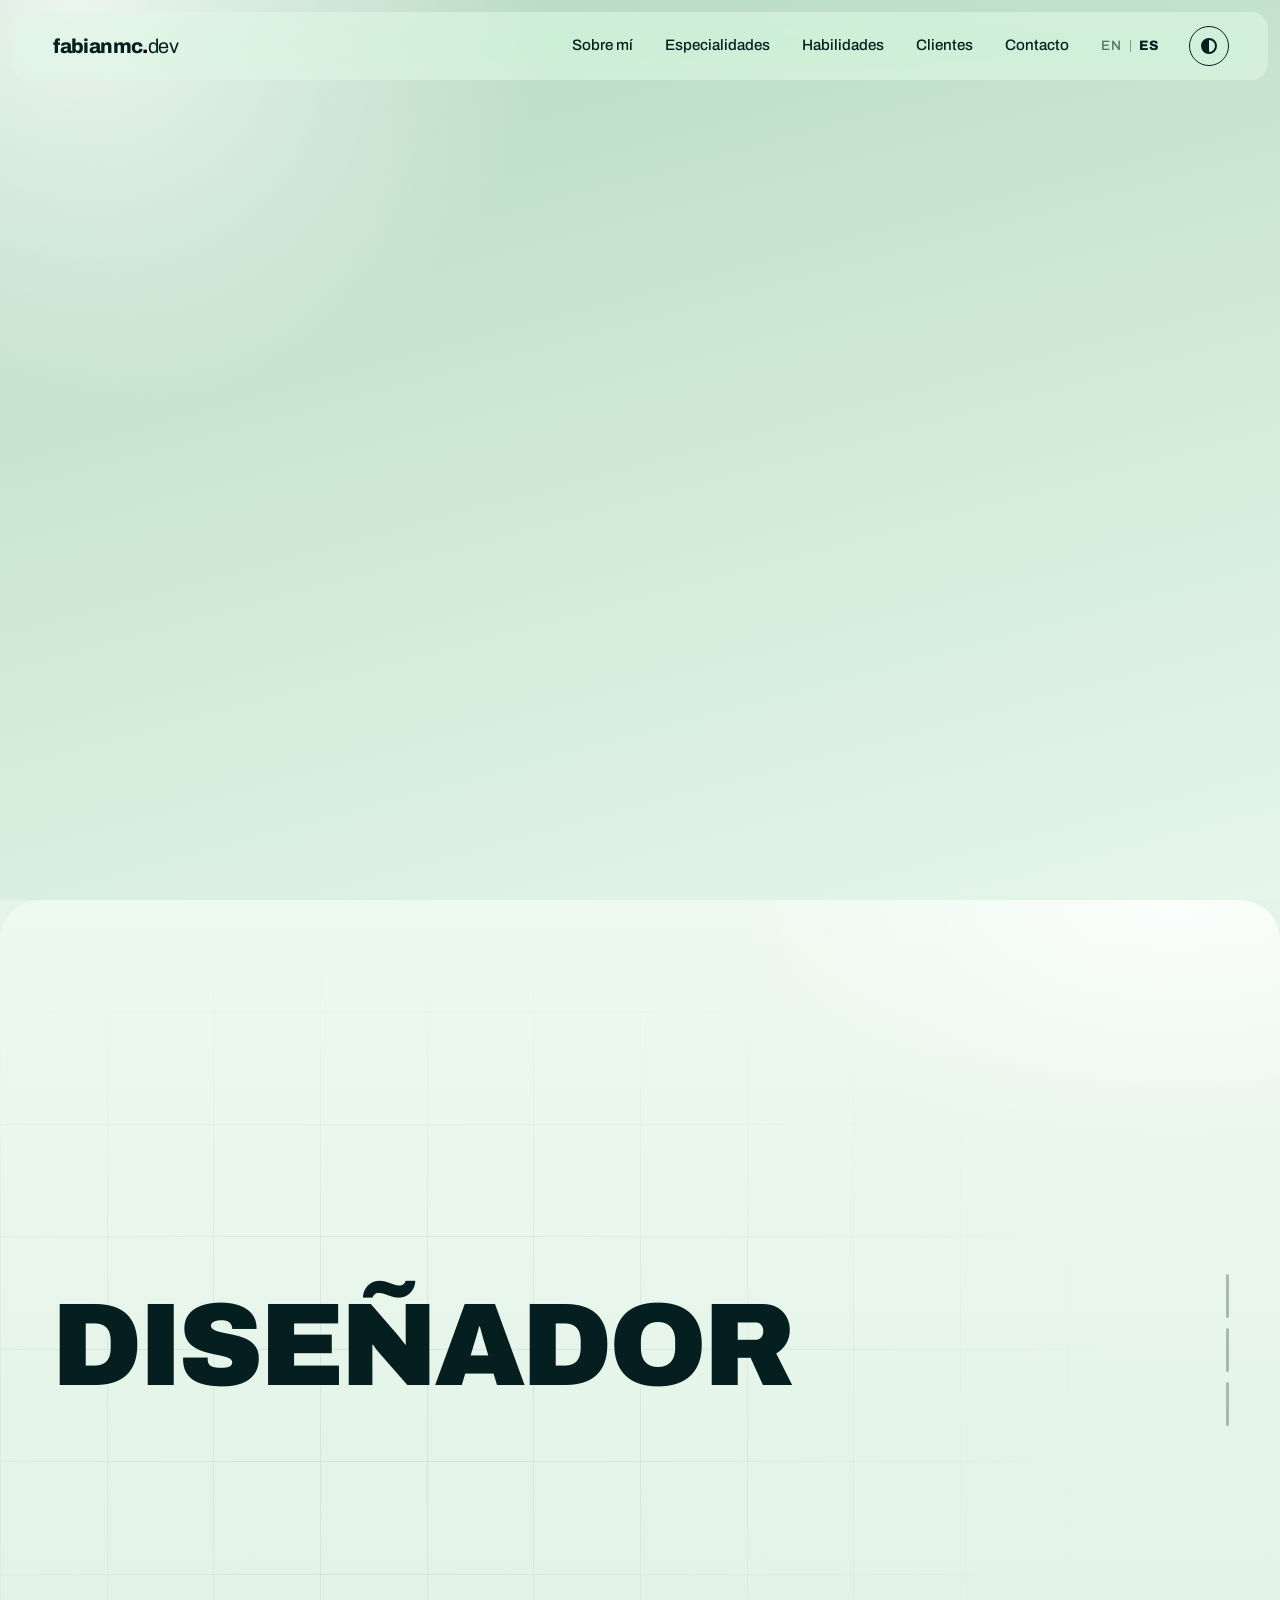
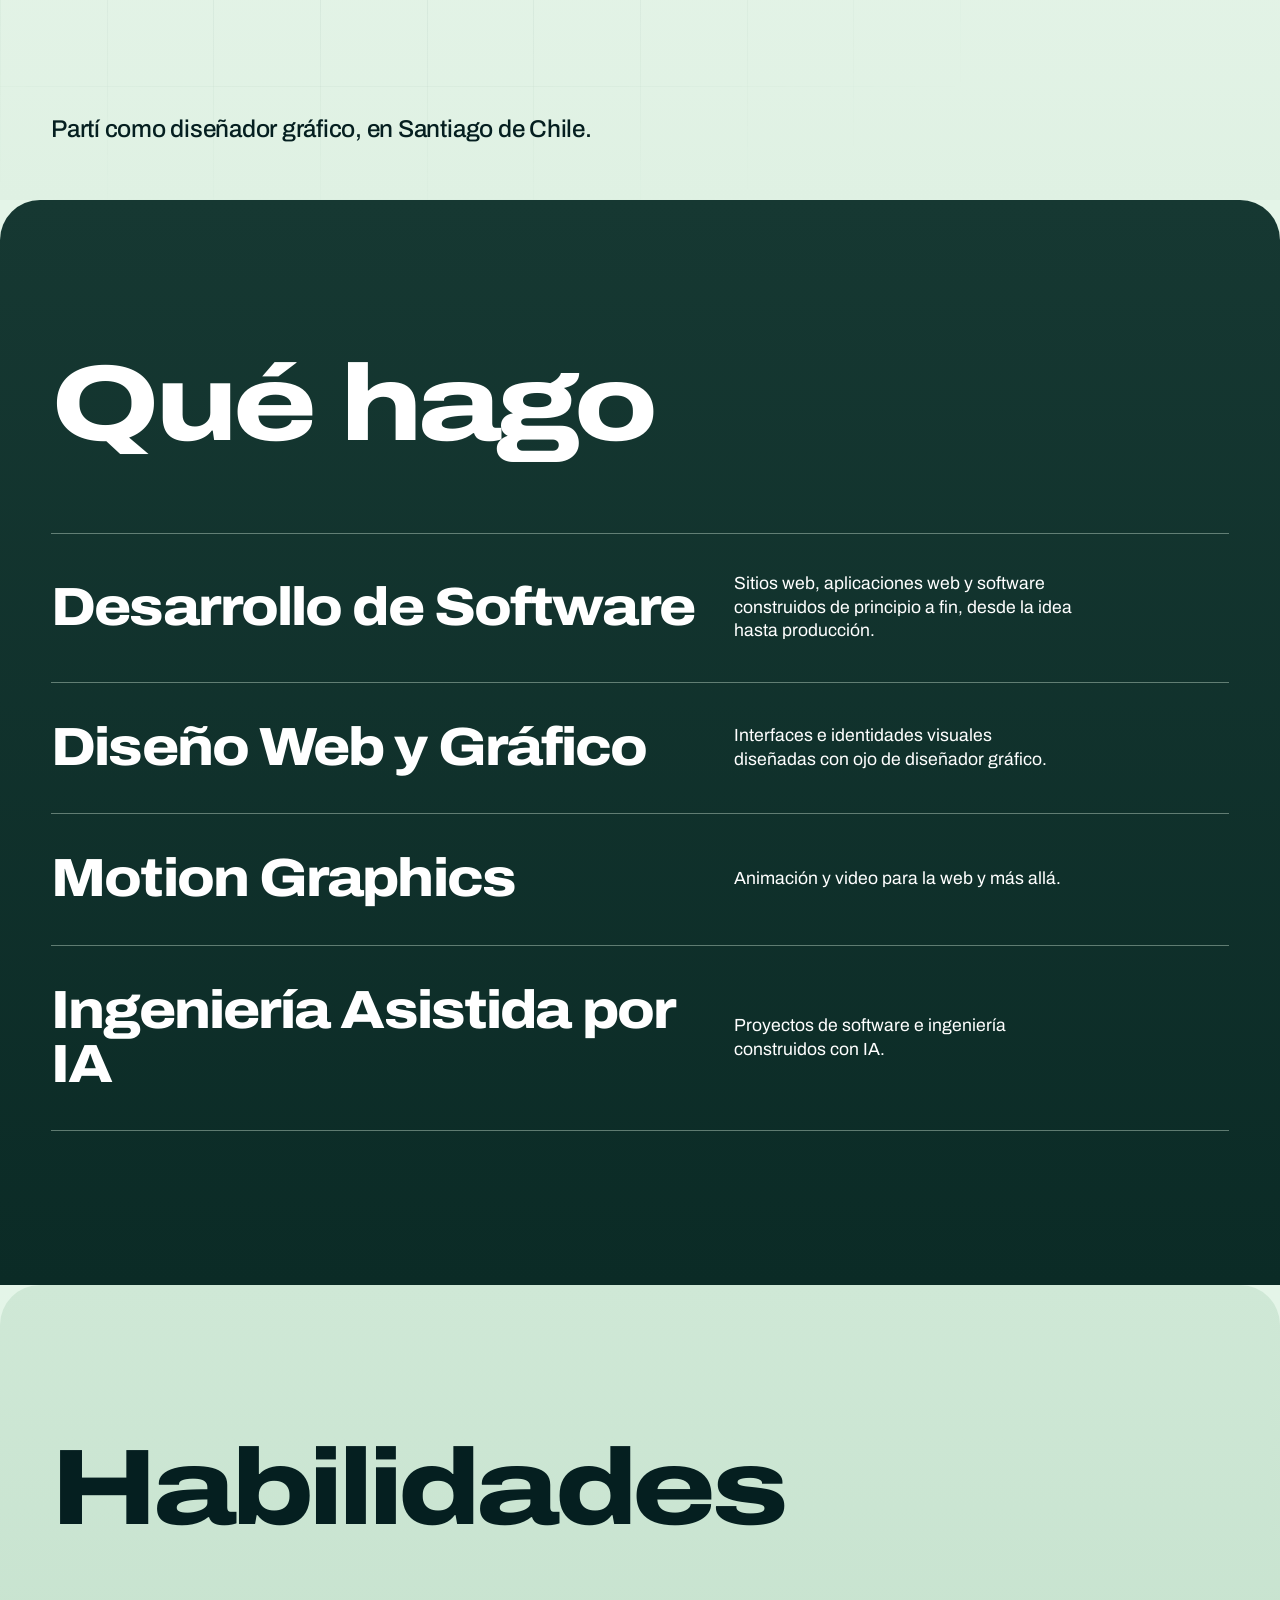
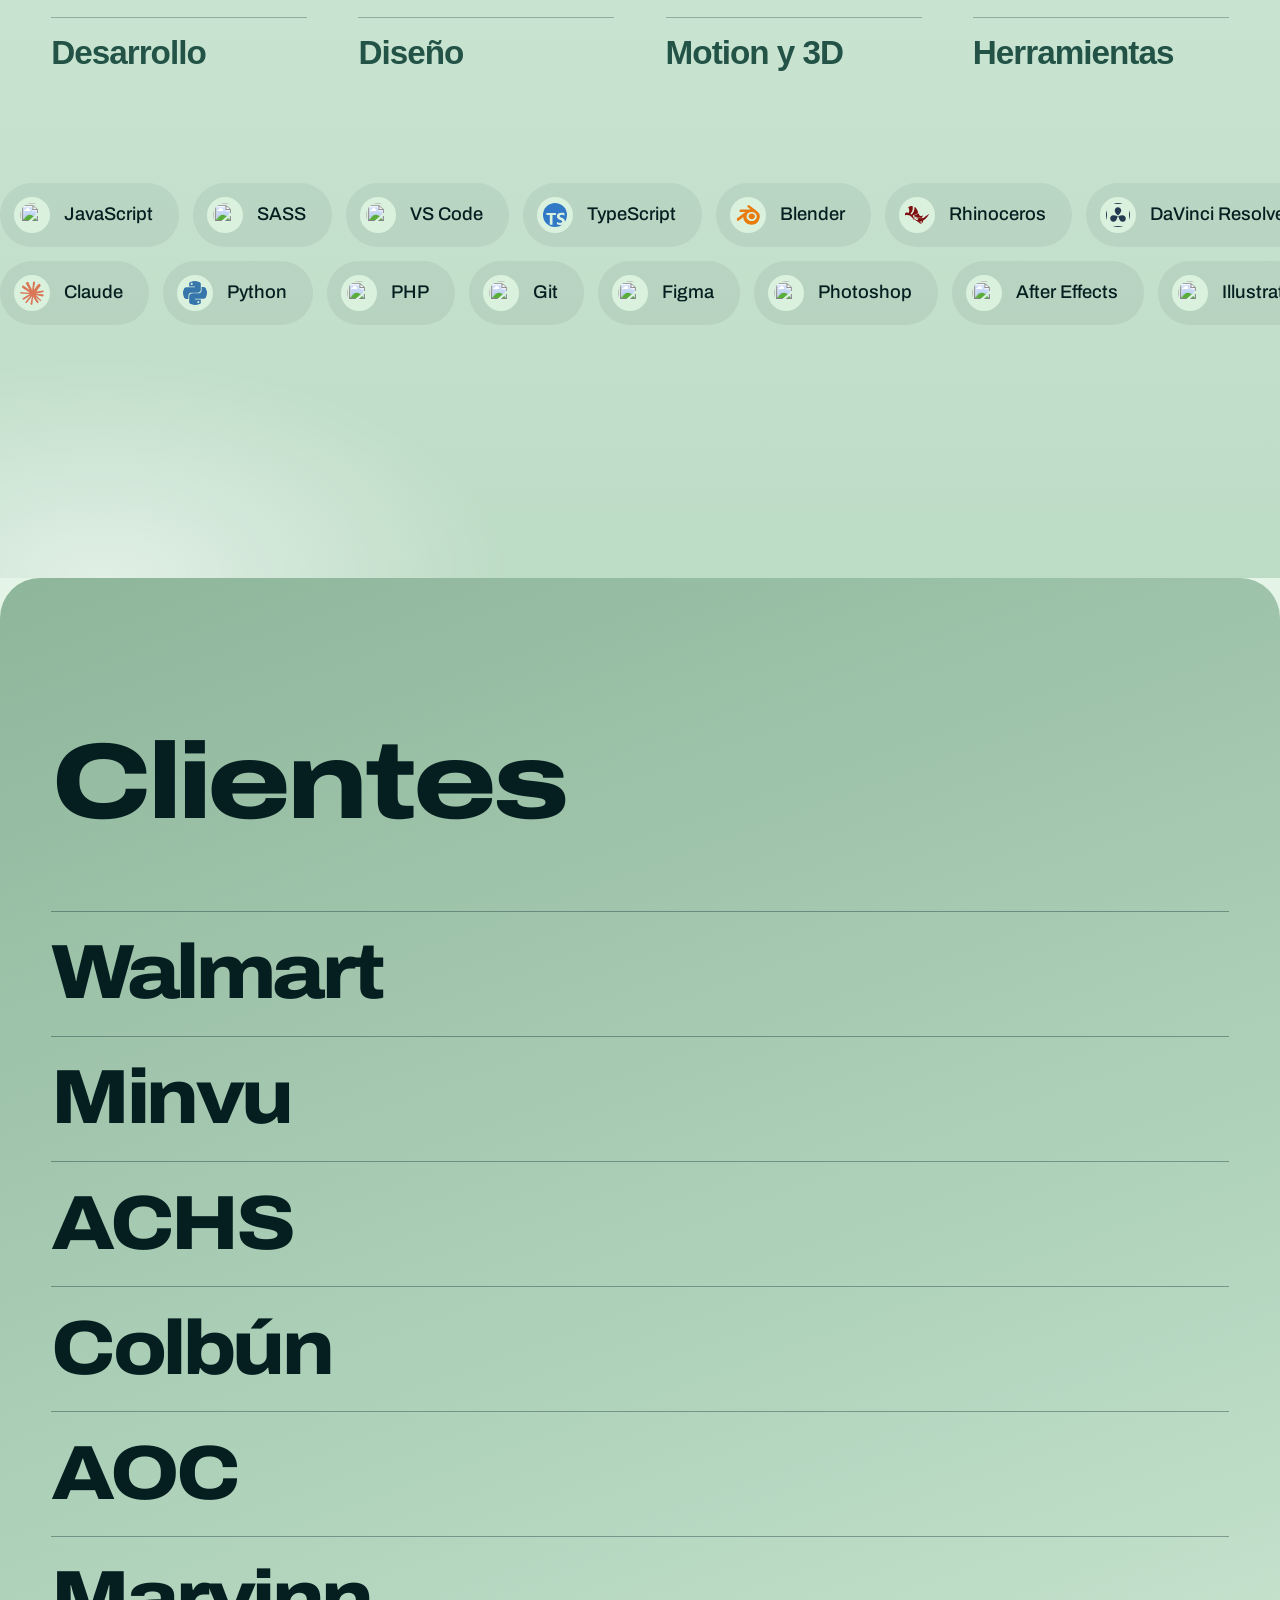
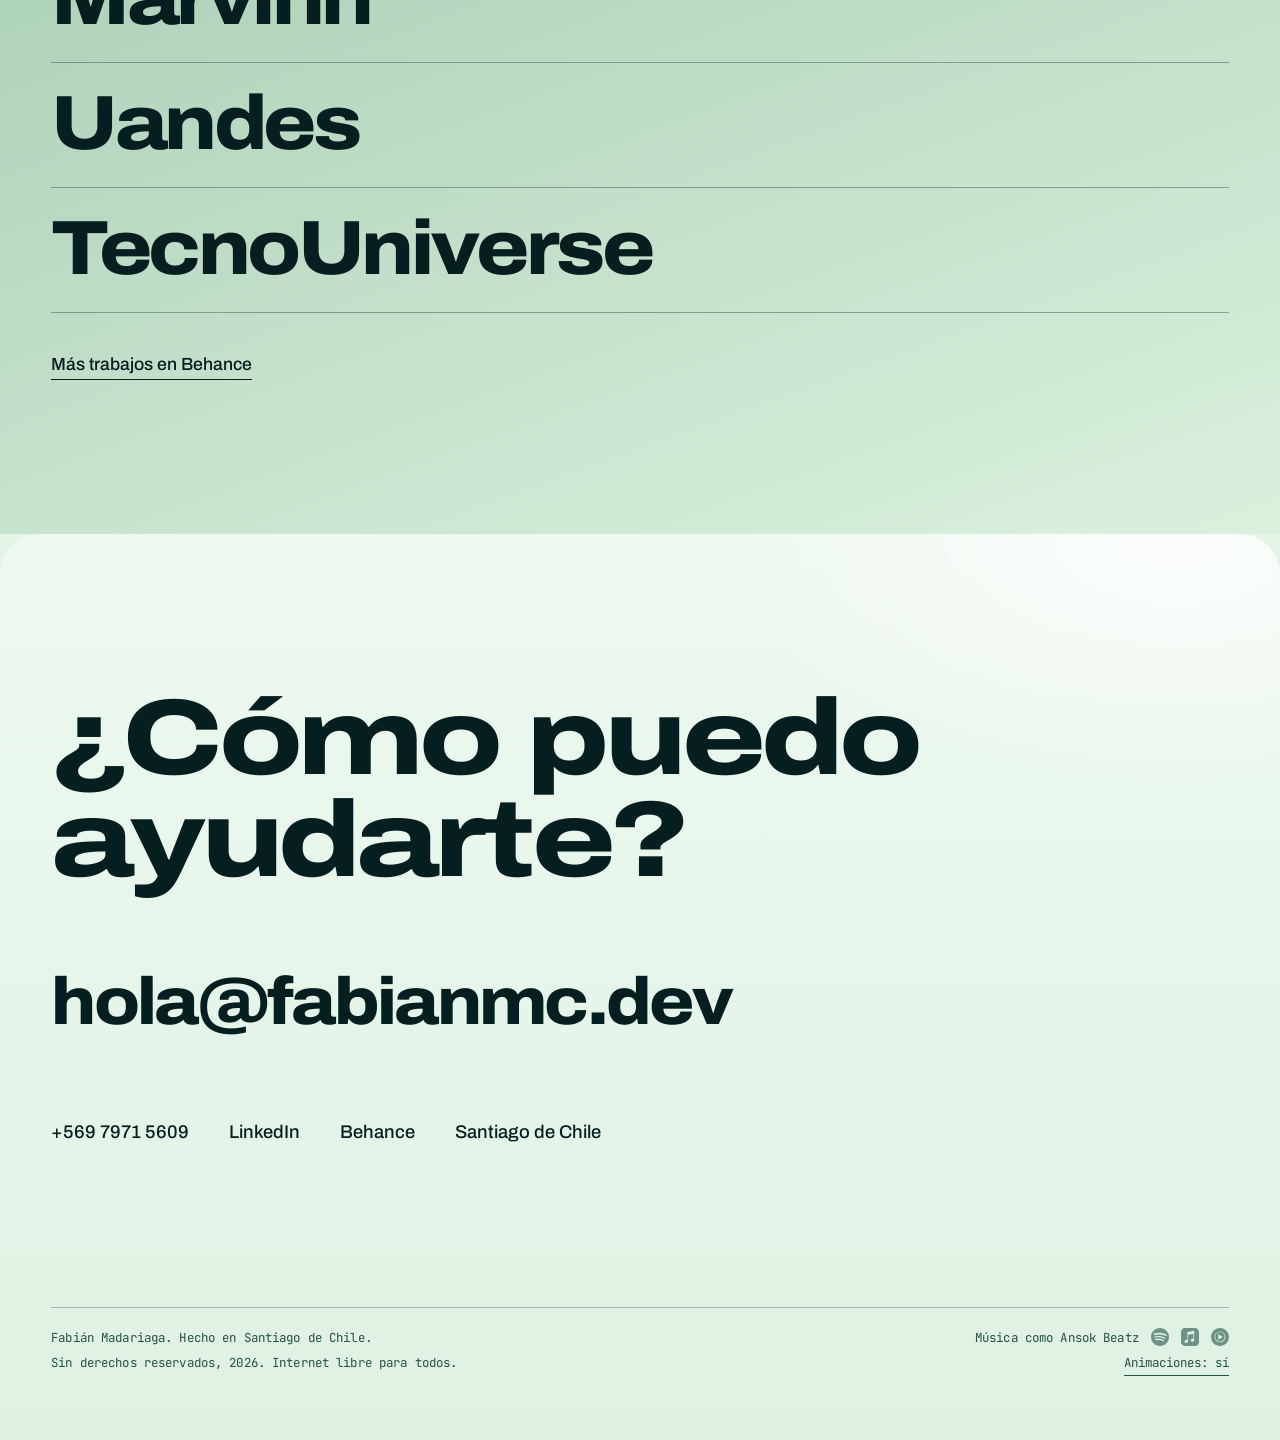
==== es/index.html @ 22b066e1 "Add Spanish (es-CL) version with EN/ES switch, bilingual SEO and About copy tweaks Co-Authored-By: C" ====
<!doctype html>
<html lang="es-CL">
<head>
  <meta charset="utf-8">
  <meta name="viewport" content="width=device-width, initial-scale=1">
  <title>Fabián Madariaga | Desarrollador de Software Senior en Santiago de Chile</title>
  <meta name="description" content="Desarrollador de software senior y diseñador digital en Santiago de Chile. Creo sitios web, software y motion graphics con IA. Más de 12 años de experiencia.">
  <meta name="author" content="Fabián Madariaga">
  <meta name="robots" content="index, follow, max-image-preview:large">
  <link rel="canonical" href="https://fabianmc.dev/es/">
  <link rel="alternate" hreflang="en" href="https://fabianmc.dev/">
  <link rel="alternate" hreflang="es-CL" href="https://fabianmc.dev/es/">
  <link rel="alternate" hreflang="x-default" href="https://fabianmc.dev/">
  <meta name="theme-color" content="#163832">
  <meta name="color-scheme" content="dark light">
  <meta property="og:type" content="website">
  <meta property="og:site_name" content="Fabián Madariaga">
  <meta property="og:locale" content="es_CL">
  <meta property="og:locale:alternate" content="en_US">
  <meta property="og:url" content="https://fabianmc.dev/es/">
  <meta property="og:title" content="Fabián Madariaga | Desarrollador de Software Senior en Santiago de Chile">
  <meta property="og:description" content="Diseñador gráfico convertido en desarrollador de software. Sitios web, software y motion graphics con IA desde Santiago de Chile.">
  <meta property="og:image" content="https://fabianmc.dev/assets/images/og-image.jpg">
  <meta property="og:image:width" content="1200">
  <meta property="og:image:height" content="630">
  <meta property="og:image:alt" content="Fabián Madariaga, desarrollador de software senior en Santiago de Chile">
  <meta name="twitter:card" content="summary_large_image">
  <meta name="twitter:title" content="Fabián Madariaga | Desarrollador de Software Senior en Santiago de Chile">
  <meta name="twitter:description" content="Sitios web, software y motion graphics con IA desde Santiago de Chile.">
  <meta name="twitter:image" content="https://fabianmc.dev/assets/images/og-image.jpg">
  <script type="application/ld+json">
{
  "@context": "https://schema.org",
  "@graph": [
    {
      "@type": "Person",
      "@id": "https://fabianmc.dev/#fabian",
      "name": "Fabián Madariaga",
      "url": "https://fabianmc.dev/",
      "image": "https://fabianmc.dev/assets/images/og-image.jpg",
      "jobTitle": "Desarrollador de Software Senior",
      "description": "Diseñador gráfico convertido en desarrollador de software. Crea sitios web, software y motion graphics con IA.",
      "email": "mailto:hola@fabianmc.dev",
      "worksFor": {
        "@type": "Organization",
        "name": "LFI Agency"
      },
      "address": {
        "@type": "PostalAddress",
        "addressLocality": "Santiago",
        "addressCountry": "CL"
      },
      "nationality": {
        "@type": "Country",
        "name": "Chile"
      },
      "knowsLanguage": [
        "es-CL",
        "en"
      ],
      "knowsAbout": [
        "Desarrollo de software",
        "Desarrollo web",
        "JavaScript",
        "TypeScript",
        "Python",
        "PHP",
        "Diseño gráfico",
        "Motion graphics",
        "Inteligencia artificial"
      ],
      "sameAs": [
        "https://www.linkedin.com/in/fabian-madariaga",
        "https://www.behance.net/fabian-madariaga",
        "https://open.spotify.com/artist/7CxWQyC1Sx8n4FIr1sGKa0",
        "https://music.apple.com/ar/artist/ansok-beatz/1434242660",
        "https://music.youtube.com/@AnsokBeatz"
      ]
    },
    {
      "@type": "WebSite",
      "@id": "https://fabianmc.dev/#website",
      "url": "https://fabianmc.dev/",
      "name": "Fabián Madariaga",
      "inLanguage": [
        "en",
        "es-CL"
      ],
      "publisher": {
        "@id": "https://fabianmc.dev/#fabian"
      }
    }
  ]
}
  </script>
  <link rel="icon" href="/assets/images/favicon.svg">
  <link rel="preconnect" href="https://fonts.googleapis.com">
  <link rel="preconnect" href="https://fonts.gstatic.com" crossorigin>
  <link href="https://fonts.googleapis.com/css2?family=Archivo:wdth,wght@62..125,100..900&family=JetBrains+Mono:wght@400;500&display=swap" rel="stylesheet">
  <link rel="stylesheet" href="/assets/css/main.css">
  <script>
    (function (d) {
      var t, m;
      try { t = localStorage.getItem("theme"); m = localStorage.getItem("motion"); } catch (e) {}
      if (t !== "light" && t !== "dark") t = matchMedia("(prefers-color-scheme: light)").matches ? "light" : "dark";
      d.dataset.theme = t;
      if (m === "off" || (m !== "on" && matchMedia("(prefers-reduced-motion: reduce)").matches)) d.dataset.motion = "off";
      d.classList.add("js");
    })(document.documentElement);
  </script>
</head>
<body>
  <a class="skip" href="#main">Saltar al contenido</a>

  <header class="nav">
    <a class="nav__brand" href="#top" data-scroll aria-label="fabianmc.dev, volver arriba"><b>fabianmc</b><i>.</i><span>dev</span></a>
    <nav class="nav__links" aria-label="Principal">
      <a href="#about" data-scroll>Sobre mí</a>
      <a href="#expertise" data-scroll>Especialidades</a>
      <a href="#skills" data-scroll>Habilidades</a>
      <a href="#clients" data-scroll>Clientes</a>
      <a href="#contact" data-scroll>Contacto</a>
      <span class="lang"><a href="/" hreflang="en" lang="en" aria-label="View this site in English">EN</a><span aria-current="true">ES</span></span>
      <button class="theme" id="theme" type="button"><span class="theme__icon" aria-hidden="true"></span><span class="sr-only" id="theme-label">Claro</span></button>
    </nav>
  </header>

  <main id="main" tabindex="-1">
    <!-- HERO -->
    <section class="hero" id="top">
      <div class="hero__inner">
        <div class="hero__top">
          <p>Desarrollador de Software Senior<br>y Diseñador Digital</p>
          <p class="mono hero__clock">Santiago de Chile <time id="clock">--:--</time></p>
        </div>

        <h1 class="name" aria-label="Fabián Madariaga">
          <span class="line" aria-hidden="true" data-chars>Fabián</span>
          <span class="line" aria-hidden="true" data-chars>Madariaga</span>
        </h1>

        <div class="hero__bottom">
          <p>Diseñador gráfico convertido en desarrollador de software. Más de 12 años creando sitios web.</p>
          <a class="hero__cue" href="#about" data-scroll aria-label="Ir a Sobre mí"><svg viewBox="0 0 24 24" aria-hidden="true" fill="none" stroke="currentColor" stroke-width="1.6" stroke-linecap="round" stroke-linejoin="round"><path d="M12 4v15M6 13l6 6 6-6"/></svg></a>
        </div>
      </div>
    </section>

    <!-- ABOUT -->
    <section class="sheet about" id="about">
      <div class="about__grid" aria-hidden="true"></div>

      <div class="about__years" aria-hidden="true"><b>0</b><sup>+</sup><span>años<br>en la web</span></div>

      <h2 class="about__word" data-from="DISEÑADOR" data-to="DESARROLLADOR" aria-label="Diseñador convertido en desarrollador"><span aria-hidden="true">DISEÑADOR</span></h2>

      <div class="about__copy">
        <p class="phase">Partí como diseñador gráfico, en Santiago de Chile.</p>
        <p class="phase">Después me convertí en ingeniero de software. Creo sitios web y aplicaciones desde 2014, hace más de 12 años.</p>
        <p class="phase">Hoy soy Desarrollador de Software Senior en LFI Agency.</p>
      </div>

      <ol class="about__steps" aria-hidden="true"><li><i></i></li><li><i></i></li><li><i></i></li></ol>
    </section>

    <!-- EXPERTISE -->
    <section class="sheet sheet--chalk expertise" id="expertise">
      <h2 class="title" data-words>Qué hago</h2>
      <ul class="rows">
        <li class="row">
          <h3 class="row__name">Desarrollo de Software</h3>
          <p class="row__desc">Sitios web, aplicaciones web y software construidos de principio a fin, desde la idea hasta producción.</p>
        </li>
        <li class="row">
          <h3 class="row__name">Diseño Web y Gráfico</h3>
          <p class="row__desc">Interfaces e identidades visuales diseñadas con ojo de diseñador gráfico.</p>
        </li>
        <li class="row">
          <h3 class="row__name">Motion Graphics</h3>
          <p class="row__desc">Animación y video para la web y más allá.</p>
        </li>
        <li class="row">
          <h3 class="row__name">Ingeniería Asistida por IA</h3>
          <p class="row__desc">Proyectos de software e ingeniería construidos con IA.</p>
        </li>
      </ul>
    </section>

    <!-- SKILLS -->
    <section class="sheet sheet--forest skills" id="skills">
      <h2 class="title" data-words>Habilidades</h2>

      <div class="stack" role="group" aria-label="Filtrar herramientas por área">
        <button class="field" type="button" data-cat="dev" aria-pressed="false">Desarrollo</button>
        <button class="field" type="button" data-cat="design" aria-pressed="false">Diseño</button>
        <button class="field" type="button" data-cat="motion" aria-pressed="false">Motion y 3D</button>
        <button class="field" type="button" data-cat="ai" aria-pressed="false">Herramientas</button>
      </div>

      <div class="marquees" aria-label="Herramientas">
        <div class="marquee" data-dir="1">
          <ul class="track">
            <li data-cat="dev"><img src="/assets/images/skills/js.svg" alt="">JavaScript</li>
            <li data-cat="dev"><img src="/assets/images/skills/sass.svg" alt="">SASS</li>
            <li data-cat="ai"><img src="/assets/images/skills/vscode.svg" alt="">VS Code</li>
            <li data-cat="dev"><img src="/assets/images/skills/typescript.svg" alt="">TypeScript</li>
            <li data-cat="motion"><img src="/assets/images/skills/blender.svg" alt="">Blender</li>
            <li data-cat="motion"><img src="/assets/images/skills/rhinoceros.svg" alt="">Rhinoceros</li>
            <li data-cat="motion"><img src="/assets/images/skills/davinciresolve.svg" alt="">DaVinci Resolve</li>
            <li data-cat="motion"><img src="/assets/images/skills/hyperframes.svg" alt="">HyperFrames</li>
            <li data-cat="ai"><img src="/assets/images/skills/cloudflare.svg" alt="">Cloudflare</li>
          </ul>
        </div>
        <div class="marquee" data-dir="-1">
          <ul class="track">
            <li data-cat="ai"><img src="/assets/images/skills/claude.svg" alt="">Claude</li>
            <li data-cat="dev"><img src="/assets/images/skills/python.svg" alt="">Python</li>
            <li data-cat="dev"><img src="/assets/images/skills/php.svg" alt="">PHP</li>
            <li data-cat="ai"><img src="/assets/images/skills/git.svg" alt="">Git</li>
            <li data-cat="design"><img src="/assets/images/skills/figma.svg" alt="">Figma</li>
            <li data-cat="design"><img src="/assets/images/skills/photoshop-cc.svg" alt="">Photoshop</li>
            <li data-cat="motion"><img src="/assets/images/skills/after-effects-cc.svg" alt="">After Effects</li>
            <li data-cat="design"><img src="/assets/images/skills/illustrator-cc.svg" alt="">Illustrator</li>
            <li data-cat="ai"><img src="/assets/images/skills/supabase.svg" alt="">Supabase</li>
            <li data-cat="ai"><img src="/assets/images/skills/ableton.svg" alt="">Ableton Live</li>
            <li data-cat="ai"><img src="/assets/images/skills/maschine.svg" alt="">Maschine</li>
            <li data-cat="ai"><img src="/assets/images/skills/vercel.svg" alt="">Vercel</li>
          </ul>
        </div>
      </div>
    </section>

    <!-- CLIENTS -->
    <section class="sheet sheet--moss clients" id="clients">
      <h2 class="title" data-words>Clientes</h2>
      <ul class="client-list">
        <li class="client" data-img="/assets/images/portfolio/cover-walmart.jpg">Walmart</li>
        <li class="client" data-img="/assets/images/portfolio/cover-minvu.jpg">Minvu</li>
        <li class="client" data-img="/assets/images/portfolio/cover-achs.jpg">ACHS</li>
        <li class="client" data-img="/assets/images/portfolio/cover-colbun.jpg">Colbún</li>
        <li class="client" data-img="/assets/images/portfolio/cover-aoc.jpg">AOC</li>
        <li class="client" data-img="/assets/images/portfolio/cover-marvinn.jpg">Marvinn</li>
        <li class="client" data-img="/assets/images/portfolio/cover-uandes.jpg"><span class="sr-only">Universidad de los Andes</span><span aria-hidden="true">Uandes</span></li>
        <li class="client" data-img="/assets/images/portfolio/cover-tecnouniverse.jpg">TecnoUniverse</li>
      </ul>
      <a class="more" href="https://www.behance.net/fabian-madariaga" target="_blank" rel="noopener">Más trabajos en Behance<span class="sr-only"> (se abre en una pestaña nueva)</span></a>
    </section>

    <!-- CONTACT -->
    <section class="sheet contact" id="contact">
      <h2 class="title" data-words>¿Cómo puedo ayudarte?</h2>
      <a class="mail" href="mailto:hola@fabianmc.dev"><span>hola@fabianmc.dev</span></a>
      <ul class="contact__links">
        <li><a href="https://wa.me/56979715609" target="_blank" rel="noopener">+569 7971 5609<span class="sr-only"> (se abre en una pestaña nueva)</span></a></li>
        <li><a href="https://www.linkedin.com/in/fabian-madariaga" target="_blank" rel="noopener">LinkedIn<span class="sr-only"> (se abre en una pestaña nueva)</span></a></li>
        <li><a href="https://www.behance.net/fabian-madariaga" target="_blank" rel="noopener">Behance<span class="sr-only"> (se abre en una pestaña nueva)</span></a></li>
        <li>Santiago de Chile</li>
      </ul>
      <footer class="foot mono">
        <div class="foot__col">
          <span>Fabián Madariaga. Hecho en Santiago de Chile.</span>
          <span>Sin derechos reservados, 2026. Internet libre para todos.</span>
        </div>
        <div class="foot__col foot__col--end">
        <span class="music">Música como Ansok Beatz <a class="ico" href="https://open.spotify.com/artist/7CxWQyC1Sx8n4FIr1sGKa0" target="_blank" rel="noopener" aria-label="Spotify (se abre en una pestaña nueva)" title="Spotify"><svg viewBox="0 0 24 24" aria-hidden="true"><path fill="currentColor" d="M12 0C5.4 0 0 5.4 0 12s5.4 12 12 12 12-5.4 12-12S18.66 0 12 0zm5.521 17.34c-.24.359-.66.48-1.021.24-2.82-1.74-6.36-2.101-10.561-1.141-.418.122-.779-.179-.899-.539-.12-.421.18-.78.54-.9 4.56-1.021 8.52-.6 11.64 1.32.42.18.479.659.301 1.02zm1.44-3.3c-.301.42-.841.6-1.262.3-3.239-1.98-8.159-2.58-11.939-1.38-.479.12-1.02-.12-1.14-.6-.12-.48.12-1.021.6-1.141C9.6 9.9 15 10.561 18.72 12.84c.361.181.54.78.241 1.2zm.12-3.36C15.24 8.4 8.82 8.16 5.16 9.301c-.6.179-1.2-.181-1.38-.721-.18-.601.18-1.2.72-1.381 4.26-1.26 11.28-1.02 15.721 1.621.539.3.719 1.02.419 1.56-.299.421-1.02.599-1.559.3z"/></svg></a><a class="ico" href="https://music.apple.com/ar/artist/ansok-beatz/1434242660" target="_blank" rel="noopener" aria-label="Apple Music (se abre en una pestaña nueva)" title="Apple Music"><svg viewBox="0 0 24 24" aria-hidden="true"><path fill="currentColor" d="M23.994 6.124a9.23 9.23 0 00-.24-2.19c-.317-1.31-1.062-2.31-2.18-3.043a5.022 5.022 0 00-1.877-.726 10.496 10.496 0 00-1.564-.15c-.04-.003-.083-.01-.124-.013H5.986c-.152.01-.303.017-.455.026-.747.043-1.49.123-2.193.4-1.336.53-2.3 1.452-2.865 2.78-.192.448-.292.925-.363 1.408-.056.392-.088.785-.1 1.18 0 .032-.007.062-.01.093v12.223c.01.14.017.283.027.424.05.815.154 1.624.497 2.373.65 1.42 1.738 2.353 3.234 2.801.42.127.856.187 1.293.228.555.053 1.11.06 1.667.06h11.03a12.5 12.5 0 001.57-.1c.822-.106 1.596-.35 2.295-.81a5.046 5.046 0 001.88-2.207c.186-.42.293-.87.37-1.324.113-.675.138-1.358.137-2.04-.002-3.8 0-7.595-.003-11.393zm-6.423 3.99v5.712c0 .417-.058.827-.244 1.206-.29.59-.76.962-1.388 1.14-.35.1-.706.157-1.07.173-.95.045-1.773-.6-1.943-1.536a1.88 1.88 0 011.038-2.022c.323-.16.67-.25 1.018-.324.378-.082.758-.153 1.134-.24.274-.063.457-.23.51-.516a.904.904 0 00.02-.193c0-1.815 0-3.63-.002-5.443a.725.725 0 00-.026-.185c-.04-.15-.15-.243-.304-.234-.16.01-.318.035-.475.066-.76.15-1.52.303-2.28.456l-2.325.47-1.374.278c-.016.003-.032.01-.048.013-.277.077-.377.203-.39.49-.002.042 0 .086 0 .13-.002 2.602 0 5.204-.003 7.805 0 .42-.047.836-.215 1.227-.278.64-.77 1.04-1.434 1.233-.35.1-.71.16-1.075.172-.96.036-1.755-.6-1.92-1.544-.14-.812.23-1.685 1.154-2.075.357-.15.73-.232 1.108-.31.287-.06.575-.116.86-.177.383-.083.583-.323.6-.714v-.15c0-2.96 0-5.922.002-8.882 0-.123.013-.25.042-.37.07-.285.273-.448.546-.518.255-.066.515-.112.774-.165.733-.15 1.466-.296 2.2-.444l2.27-.46c.67-.134 1.34-.27 2.01-.403.22-.043.442-.088.663-.106.31-.025.523.17.554.482.008.073.012.148.012.223.002 1.91.002 3.822 0 5.732z"/></svg></a><a class="ico" href="https://music.youtube.com/@AnsokBeatz" target="_blank" rel="noopener" aria-label="YouTube Music (se abre en una pestaña nueva)" title="YouTube Music"><svg viewBox="0 0 24 24" aria-hidden="true"><path fill="currentColor" d="M12 0C5.376 0 0 5.376 0 12s5.376 12 12 12 12-5.376 12-12S18.624 0 12 0zm0 19.104c-3.924 0-7.104-3.18-7.104-7.104S8.076 4.896 12 4.896s7.104 3.18 7.104 7.104-3.18 7.104-7.104 7.104zm0-13.332c-3.432 0-6.228 2.796-6.228 6.228S8.568 18.228 12 18.228s6.228-2.796 6.228-6.228S15.432 5.772 12 5.772zM9.684 15.54V8.46L15.816 12l-6.132 3.54z"/></svg></a></span>
        <button class="motion" id="motion" type="button" aria-pressed="false">Animaciones: sí</button>
        </div>
      </footer>
    </section>
  </main>

  <div class="float" aria-hidden="true"><img alt="" width="400" height="400"></div>

  <script src="https://cdnjs.cloudflare.com/ajax/libs/gsap/3.12.5/gsap.min.js"></script>
  <script src="https://cdnjs.cloudflare.com/ajax/libs/gsap/3.12.5/ScrollTrigger.min.js"></script>
  <script src="https://cdn.jsdelivr.net/npm/lenis@1.1.13/dist/lenis.min.js"></script>
  <script src="/assets/js/main.js"></script>
</body>
</html>
---- assets/css/main.css ----
:root {
  --ink: #051f20;
  --deep: #0b2b26;
  --forest: #163832;
  --moss: #235347;
  --sage: #8eb69b;
  --mist: #daf1de;
  --white: #fff;
  --pad: clamp(20px, 4vw, 64px);
  --sans: "Archivo", system-ui, sans-serif;
  --mono: "JetBrains Mono", ui-monospace, monospace;
  --page: var(--ink);
  --nav: #fff;
  --nav-flip: var(--ink);
  --nav-bg: rgba(5, 31, 32, .42);
  --nav-bg-flip: rgba(228, 245, 232, .6);
  --acc: var(--sage);
  color-scheme: dark;
}
[data-theme="light"] {
  --page: #e4f5e8;
  --nav: var(--ink);
  --nav-flip: #fff;
  --nav-bg: rgba(228, 245, 232, .6);
  --nav-bg-flip: rgba(5, 31, 32, .42);
  --acc: var(--moss);
  color-scheme: light;
}

*, *::before, *::after { box-sizing: border-box; margin: 0; padding: 0; }
html { background: var(--page); }
html.lenis, html.lenis body { height: auto; }
.lenis.lenis-smooth { scroll-behavior: auto !important; }

body {
  font-family: var(--sans);
  font-variation-settings: "wdth" 100;
  color: var(--fg, var(--white));
  background: var(--page);
  line-height: 1.4;
  -webkit-font-smoothing: antialiased;
  overflow-x: hidden;
}
a { color: inherit; text-decoration: none; }
ul, ol { list-style: none; }
img { display: block; max-width: 100%; }
.mono { font-family: var(--mono); font-size: .78rem; letter-spacing: .01em; }
:focus-visible { outline: 2px solid var(--acc); outline-offset: 4px; }
[tabindex="-1"]:focus { outline: none; }
.sr-only { position: absolute; width: 1px; height: 1px; margin: -1px; padding: 0; overflow: hidden; clip: rect(0 0 0 0); white-space: nowrap; border: 0; }
.skip {
  position: fixed; top: 12px; left: 12px; z-index: 100; padding: 12px 18px; border-radius: 8px;
  background: #fff; color: var(--ink); font-weight: 600; transform: translateY(-200%);
}
.skip:focus { transform: none; outline: 3px solid var(--moss); }

/* NAV */
.nav {
  position: fixed; inset: 12px 12px auto 12px; z-index: 50; border-radius: 16px;
  display: flex; justify-content: space-between; align-items: center;
  padding: 10px max(16px, calc(var(--pad) - 12px));
  color: var(--nav);
  font-size: .95rem; font-weight: 500;
  background: var(--nav-bg);
  -webkit-backdrop-filter: blur(18px) saturate(180%); backdrop-filter: blur(18px) saturate(180%);
  transition: color .35s, background-color .35s;
}
.nav.flip { color: var(--nav-flip); background: var(--nav-bg-flip); }
.nav__links { display: flex; align-items: center; gap: clamp(14px, 2.2vw, 34px); }
.nav a { position: relative; padding: 10px 2px; }
.nav__brand { font-size: 1.25rem; letter-spacing: -0.03em; }
.nav__brand b { font-weight: 800; }
.nav__brand i { font-style: normal; font-weight: 800; color: #000; }
.nav__brand span { font-weight: 400; }
.theme {
  display: inline-flex; align-items: center; justify-content: center; width: 40px; height: 40px; padding: 0;
  font: inherit; color: inherit; background: none; border: 1px solid currentColor; border-radius: 999px; cursor: pointer;
}
.theme:hover { opacity: .7; }
.theme__icon { width: 16px; height: 16px; border-radius: 50%; border: 2px solid currentColor; background: linear-gradient(90deg, currentColor 50%, transparent 50%); }
.nav__links a::after {
  content: ""; position: absolute; left: 0; right: 0; bottom: 5px; height: 1px;
  background: currentColor; transform: scaleX(0); transform-origin: right;
  transition: transform .45s cubic-bezier(.2, .8, .2, 1);
}
.nav__links a:hover::after { transform: scaleX(1); transform-origin: left; }

/* HERO */
.hero {
  position: sticky; top: 0; z-index: 0;
  height: 100svh; min-height: 560px;
  --fg: #fff; --mut: var(--sage);
  color: var(--fg);
  background:
    radial-gradient(60% 75% at 6% 0%, rgba(142, 182, 155, .55), transparent 62%),
    linear-gradient(165deg, var(--moss) 0%, var(--forest) 45%, var(--deep) 100%);
  overflow: hidden;
}
[data-theme="light"] .hero {
  --fg: var(--ink); --mut: var(--moss);
  background:
    radial-gradient(60% 75% at 6% 0%, rgba(255, 255, 255, .75), transparent 62%),
    linear-gradient(165deg, #b4d8bf 0%, #cde8d4 45%, #e6f6ea 100%);
}
.hero__inner {
  height: 100%; padding: 92px var(--pad) 28px;
  display: flex; flex-direction: column; justify-content: space-between;
  will-change: transform;
}
.hero__top, .hero__bottom { display: flex; justify-content: space-between; align-items: flex-end; gap: 24px; }
.hero__top p { font-size: 1rem; font-weight: 500; line-height: 1.25; }
.hero__clock { text-align: right; }
.hero__bottom p { max-width: 34ch; font-size: 1.05rem; }
.hero__cue { display: inline-flex; align-items: center; justify-content: center; width: 48px; height: 48px; border: 1px solid currentColor; border-radius: 50%; transition: background-color .3s, color .3s; }
.hero__cue svg { width: 22px; height: 22px; transition: transform .4s cubic-bezier(.2, .8, .2, 1); }
.hero__cue:hover svg, .hero__cue:focus-visible svg { transform: translateY(4px); }

.name {
  font-size: clamp(3rem, 16vw, 18rem);
  line-height: .84; letter-spacing: -.03em;
  font-weight: 900; text-transform: uppercase;
  margin-left: -.04em;
}
.name .line { display: block; overflow: hidden; padding: .12em 0 .02em; white-space: nowrap; }
.ch {
  display: inline-block; will-change: font-variation-settings;
  font-variation-settings: "wght" 900, "wdth" 62;
}
.js .name { visibility: hidden; }
.js .hero__top, .js .hero__bottom { opacity: 0; }

/* SHEETS (slide over the pinned hero). Each sheet sets its own tokens, light theme overrides them. */
.sheet {
  --bg: radial-gradient(50% 40% at 92% 0%, rgba(35, 83, 71, .6), transparent 70%), linear-gradient(180deg, var(--deep), var(--ink));
  --fg: #fff; --mut: var(--sage); --acc: var(--sage);
  --line: rgba(218, 241, 222, .3); --chip: rgba(218, 241, 222, .08); --grid: rgba(142, 182, 155, .09);
  position: relative; z-index: 2;
  padding: clamp(80px, 12vw, 180px) var(--pad);
  --r: 40px; border-radius: var(--r) var(--r) 0 0;
  background: var(--bg); color: var(--fg);
}
.sheet--chalk {
  --bg: linear-gradient(180deg, var(--mist), #c2e0c9);
  --fg: var(--ink); --mut: var(--moss); --acc: var(--moss);
  --line: rgba(5, 31, 32, .7); --chip: rgba(5, 31, 32, .06);
}
.skills { padding-bottom: calc(clamp(80px, 12vw, 180px) + 100px); }
.sheet--forest {
  --bg: radial-gradient(45% 35% at 8% 100%, rgba(142, 182, 155, .22), transparent 70%), linear-gradient(180deg, var(--forest), var(--deep));
}
.sheet--moss {
  --bg: radial-gradient(50% 45% at 95% 100%, rgba(142, 182, 155, .3), transparent 70%), linear-gradient(160deg, var(--moss), var(--forest) 60%, var(--deep));
  --acc: var(--mist); --line: rgba(255, 255, 255, .35);
}

[data-theme="light"] .sheet {
  --bg: radial-gradient(50% 40% at 92% 0%, rgba(255, 255, 255, .8), transparent 70%), linear-gradient(180deg, #eef9f0, #dff1e3);
  --fg: var(--ink); --mut: var(--moss); --acc: var(--moss);
  --line: rgba(5, 31, 32, .28); --chip: rgba(5, 31, 32, .06); --grid: rgba(35, 83, 71, .1);
}
[data-theme="light"] .sheet--chalk {
  --bg: linear-gradient(180deg, var(--forest), var(--deep));
  --fg: #fff; --mut: var(--sage); --acc: var(--sage);
  --line: rgba(218, 241, 222, .4); --chip: rgba(218, 241, 222, .08);
}
[data-theme="light"] .sheet--forest {
  --bg: radial-gradient(45% 35% at 8% 100%, rgba(255, 255, 255, .55), transparent 70%), linear-gradient(180deg, #cfe8d6, #bddcc6);
}
[data-theme="light"] .sheet--moss {
  --bg: linear-gradient(160deg, var(--sage), #b3d5be 55%, var(--mist));
  --acc: var(--ink); --mut: var(--forest); --line: rgba(5, 31, 32, .35);
}

.title {
  font-size: clamp(2.6rem, 8.4vw, 9rem);
  line-height: .95; letter-spacing: -.04em; font-weight: 800;
  font-variation-settings: "wdth" 125;
  margin-bottom: clamp(40px, 6vw, 90px);
}
.w { display: inline-block; }

/* ABOUT: pinned scroll story */
.about {
  display: block; height: 100svh; min-height: 560px; padding: 0; overflow: hidden;
}
.about__grid {
  position: absolute; inset: 0; pointer-events: none;
  background:
    repeating-linear-gradient(90deg, var(--grid) 0 1px, transparent 1px 8.333%),
    repeating-linear-gradient(0deg, var(--grid) 0 1px, transparent 1px 12.5%);
  -webkit-mask-image: radial-gradient(70% 60% at 30% 55%, #000, transparent 85%);
  mask-image: radial-gradient(70% 60% at 30% 55%, #000, transparent 85%);
}
.about__years {
  position: absolute; top: 92px; left: var(--pad);
  display: flex; align-items: flex-end; gap: 6px; opacity: 0;
}
.about__years b { font-size: clamp(3.4rem, 8vw, 8rem); line-height: .8; letter-spacing: -.05em; font-weight: 900; font-variation-settings: "wdth" 100; min-width: .62em; }
.about__years sup { font-size: clamp(1.6rem, 3.4vw, 3.4rem); line-height: .8; font-weight: 800; color: var(--mut); }
.about__years span { margin-left: 10px; font-size: .95rem; line-height: 1.2; color: var(--mut); padding-bottom: 4px; }
.about__word {
  position: absolute; left: var(--pad); right: var(--pad); top: 50%; transform: translateY(-54%);
  font-size: clamp(2.8rem, 13.4vw, 15rem); line-height: .85; letter-spacing: -.035em;
  font-weight: 900; font-variation-settings: "wght" 900, "wdth" 100; text-transform: uppercase;
  white-space: nowrap; margin: 0;
}
.about__word .s { display: inline-block; }
.about__copy {
  position: absolute; left: var(--pad); bottom: 56px;
  width: min(36rem, calc(100% - var(--pad) * 2 - 40px)); height: 9.5em;
  font-size: clamp(1.15rem, 1.9vw, 1.8rem); line-height: 1.25; letter-spacing: -.01em; font-weight: 500;
}
.about__copy .phase { position: absolute; inset: auto 0 0 0; margin: 0; opacity: 0; will-change: transform, opacity; }
.about__copy .phase:first-child { opacity: 1; }
.about__steps { position: absolute; right: var(--pad); top: 50%; transform: translateY(-50%); display: grid; gap: 10px; }
.about__steps li { width: 3px; height: 44px; background: var(--line); border-radius: 2px; overflow: hidden; }
.about__steps i { display: block; width: 100%; height: 100%; background: linear-gradient(var(--mut), var(--fg)); transform: scaleY(0); transform-origin: top; }
.about--static { height: auto; padding: 120px var(--pad) 80px; }
.about--static .about__word, .about--static .about__copy { position: static; transform: none; height: auto; width: auto; margin-bottom: 28px; }
.about--static .about__copy .phase { position: static; opacity: 1 !important; transform: none !important; margin-bottom: 1em; }
.about--static .about__years { position: static; opacity: 1 !important; margin-bottom: 28px; }
.about--static .about__steps, .about--static .about__grid { display: none; }

/* EXPERTISE */
.rows { border-top: 1px solid var(--line); }
.row {
  position: relative; isolation: isolate; overflow: hidden;
  display: grid; grid-template-columns: minmax(0, 1.3fr) minmax(0, 1fr);
  align-items: center; gap: 16px 40px;
  padding: clamp(22px, 3vw, 40px) 0;
  border-bottom: 1px solid var(--line);
  transition: color .4s, padding .5s cubic-bezier(.2, .8, .2, 1);
}
.row::before {
  content: ""; position: absolute; inset: 0; z-index: -1;
  background: linear-gradient(100deg, var(--moss), var(--forest));
  transform: scaleY(0); transform-origin: bottom;
  transition: transform .5s cubic-bezier(.2, .8, .2, 1);
}
.row:hover { color: var(--white); padding-left: 20px; padding-right: 20px; }
.row:hover::before { transform: scaleY(1); }
.row__name { font-size: clamp(1.6rem, 4.2vw, 4.4rem); line-height: 1; letter-spacing: -.035em; font-weight: 800; font-variation-settings: "wdth" 112; overflow-wrap: anywhere; }
.row__desc { font-size: 1.1rem; line-height: 1.35; max-width: 34ch; }

/* SKILLS */
.stack { display: grid; grid-template-columns: repeat(4, 1fr); gap: 0 var(--pad); margin-bottom: clamp(50px, 7vw, 100px); }
.field {
  padding: 18px 0 22px; border: 0; border-top: 1px solid var(--line); background: none; color: var(--mut); text-align: left; cursor: pointer;
  font-size: clamp(1.4rem, 2.6vw, 2.6rem); font-weight: 800; letter-spacing: -.03em; line-height: 1.05; font-variation-settings: "wdth" 108;
  transition: color .3s, padding-left .4s cubic-bezier(.2, .8, .2, 1);
}
.field:hover, .field:focus-visible, .field[aria-pressed="true"] { color: var(--fg); padding-left: 12px; }

.marquees { margin: 0 calc(var(--pad) * -1); display: grid; gap: 14px; }
.marquee { overflow: hidden; }
.track { display: flex; width: max-content; gap: 14px; padding-right: 14px; }
.track li {
  display: flex; align-items: center; gap: 14px;
  padding: 14px 26px 14px 14px; border-radius: 999px;
  background: var(--chip);
  font-size: 1.15rem; font-weight: 500; white-space: nowrap;
}
.track img { width: 36px; height: 36px; padding: 6px; border-radius: 50%; background: var(--mist); object-fit: contain; }

/* AI */
.track li { transition: opacity .35s, filter .35s; }
.marquees[data-focus] li:not([data-cat~="x"]) { opacity: .22; filter: grayscale(1); }
.marquees[data-focus="dev"] li[data-cat="dev"] { opacity: 1; filter: none; }
.marquees[data-focus="design"] li[data-cat="design"] { opacity: 1; filter: none; }
.marquees[data-focus="motion"] li[data-cat="motion"] { opacity: 1; filter: none; }
.marquees[data-focus="ai"] li[data-cat="ai"] { opacity: 1; filter: none; }

/* CLIENTS */
.client-list { border-top: 1px solid var(--line); }
.client {
  padding: clamp(14px, 2vw, 28px) 0; border-bottom: 1px solid var(--line);
  font-size: clamp(2rem, 6vw, 6rem); line-height: .95; letter-spacing: -.045em; font-weight: 800;
  font-variation-settings: "wdth" 112; text-wrap: balance;
  transition: opacity .35s, padding-left .5s cubic-bezier(.2, .8, .2, 1);
  cursor: default;
}
.client-list:hover .client { opacity: .35; }
.client-list .client:hover { opacity: 1; padding-left: clamp(12px, 3vw, 48px); }
.more { display: inline-block; margin-top: 40px; font-size: 1.1rem; font-weight: 500; border-bottom: 1px solid currentColor; padding-bottom: 2px; }
.more:hover { color: var(--acc); }

.float {
  position: fixed; top: 0; left: 0; z-index: 40; pointer-events: none;
  width: 200px; height: 200px; opacity: 0;
  border-radius: 6px; overflow: hidden;
}
.float img { width: 100%; height: 100%; object-fit: cover; }

/* CONTACT */
.contact { padding-bottom: clamp(40px, 5vw, 64px); }
.mail {
  display: inline-block; max-width: 100%;
  font-size: clamp(1.3rem, 5.2vw, 6rem); line-height: 1; letter-spacing: -.04em; font-weight: 800;
  font-variation-settings: "wdth" 110; overflow-wrap: anywhere;
}
.mail span { display: inline-block; background: linear-gradient(var(--acc), var(--acc)) 0 100% / 0 .06em no-repeat; transition: background-size .6s cubic-bezier(.2, .8, .2, 1), color .3s; }
.mail:hover span { background-size: 100% .06em; color: var(--acc); }
.contact__links { display: flex; flex-wrap: wrap; align-items: center; gap: 14px 40px; margin-top: clamp(40px, 6vw, 80px); font-size: 1.15rem; font-weight: 500; }
.contact__links a { display: inline-block; padding: 8px 0; }
.contact__links a:hover { color: var(--acc); }
.foot__col { display: flex; flex-direction: column; gap: 8px; }
.foot__col--end { align-items: flex-end; text-align: right; }
.music { display: inline-flex; align-items: center; gap: 12px; }
.ico { display: inline-flex; width: 18px; height: 18px; opacity: .6; transition: opacity .3s, transform .4s cubic-bezier(.2, .8, .2, 1), color .3s; }
.ico svg { width: 100%; height: 100%; }
.ico:hover, .ico:focus-visible { opacity: 1; color: var(--fg); transform: translateY(-3px) scale(1.15); }
.foot { display: flex; align-items: flex-end; align-items: last baseline; flex-wrap: wrap; justify-content: space-between; gap: 8px 24px; margin-top: clamp(80px, 12vw, 180px); padding-top: 20px; border-top: 1px solid var(--line); color: var(--mut); }
.motion { font: inherit; color: inherit; background: none; border: 0; padding: 0 0 3px; border-bottom: 1px solid currentColor; cursor: pointer; }
.motion:hover { color: var(--acc); }

/* RESPONSIVE */
@media (max-width: 820px) {
  .nav__links a:not([href="#contact"]):not([hreflang]) { display: none; }
  .hero__inner { padding-top: 84px; }
  .name { font-size: 17vw; }
  .about__word { font-size: 13.2vw; }
  .about__copy { bottom: 40px; }
  .about__steps li { height: 30px; }
  .row { grid-template-columns: 1fr; row-gap: 8px; }
  .stack { grid-template-columns: repeat(2, 1fr); }
  .sheet { --r: 28px; }
}
@media (max-width: 480px) {
  .hero__top { flex-direction: column; align-items: flex-start; }
  .hero__clock { text-align: left; }
  .stack { grid-template-columns: 1fr; }
}
@media (hover: none) { .float { display: none; } .client-list:hover .client { opacity: 1; } }
html[data-motion="off"] .name { visibility: visible; }
html[data-motion="off"] .hero__top, html[data-motion="off"] .hero__bottom { opacity: 1; }
html[data-motion="off"] .row, html[data-motion="off"] .row::before, html[data-motion="off"] .client,
html[data-motion="off"] .mail span, html[data-motion="off"] .track li, html[data-motion="off"] .field, html[data-motion="off"] .nav { transition: none; }

/* CUSTOM CURSOR (mouse only, hidden for touch and reduced motion) */
.has-cursor, .has-cursor * { cursor: none; }
.cur { position: fixed; inset: 0; z-index: 200; pointer-events: none; mix-blend-mode: difference; opacity: 0; transition: opacity .3s; }
.cur.on { opacity: 1; }
.cur.on.hide { opacity: 0; }
.cur i { position: absolute; top: 0; left: 0; display: block; border-radius: 50%; }
.cur__dot { width: 8px; height: 8px; background: #fff; transition: transform .3s cubic-bezier(.2, .8, .2, 1); }
.cur__ring { width: 38px; height: 38px; border: 1.5px solid #fff; transition: width .35s cubic-bezier(.2, .8, .2, 1), height .35s cubic-bezier(.2, .8, .2, 1), background-color .3s; }
.cur.hot .cur__ring { width: 68px; height: 68px; background: rgba(255, 255, 255, .18); }
.cur.hot .cur__dot { transform: scale(0); }
.cur.down .cur__ring { width: 28px; height: 28px; }
@media (hover: none), (pointer: coarse) { .cur { display: none; } }

/* LANGUAGE SWITCH */
.lang { display: inline-flex; align-items: center; gap: 6px; font-size: .85rem; letter-spacing: .04em; }
.lang a, .lang [aria-current] { padding: 4px 2px; }
.lang a { opacity: .6; transition: opacity .3s; }
.lang a:hover, .lang a:focus-visible { opacity: 1; }
.lang [aria-current] { font-weight: 800; }
.lang::before { content: ""; order: 1; width: 1px; height: 12px; background: currentColor; opacity: .4; }
.lang > :first-child { order: 0; }
.lang > :last-child { order: 2; }
html[lang="es-CL"] .about__word { font-size: clamp(2rem, 9.2vw, 10.4rem); }
@media (max-width: 820px) { html[lang="es-CL"] .about__word { font-size: 8.6vw; } }
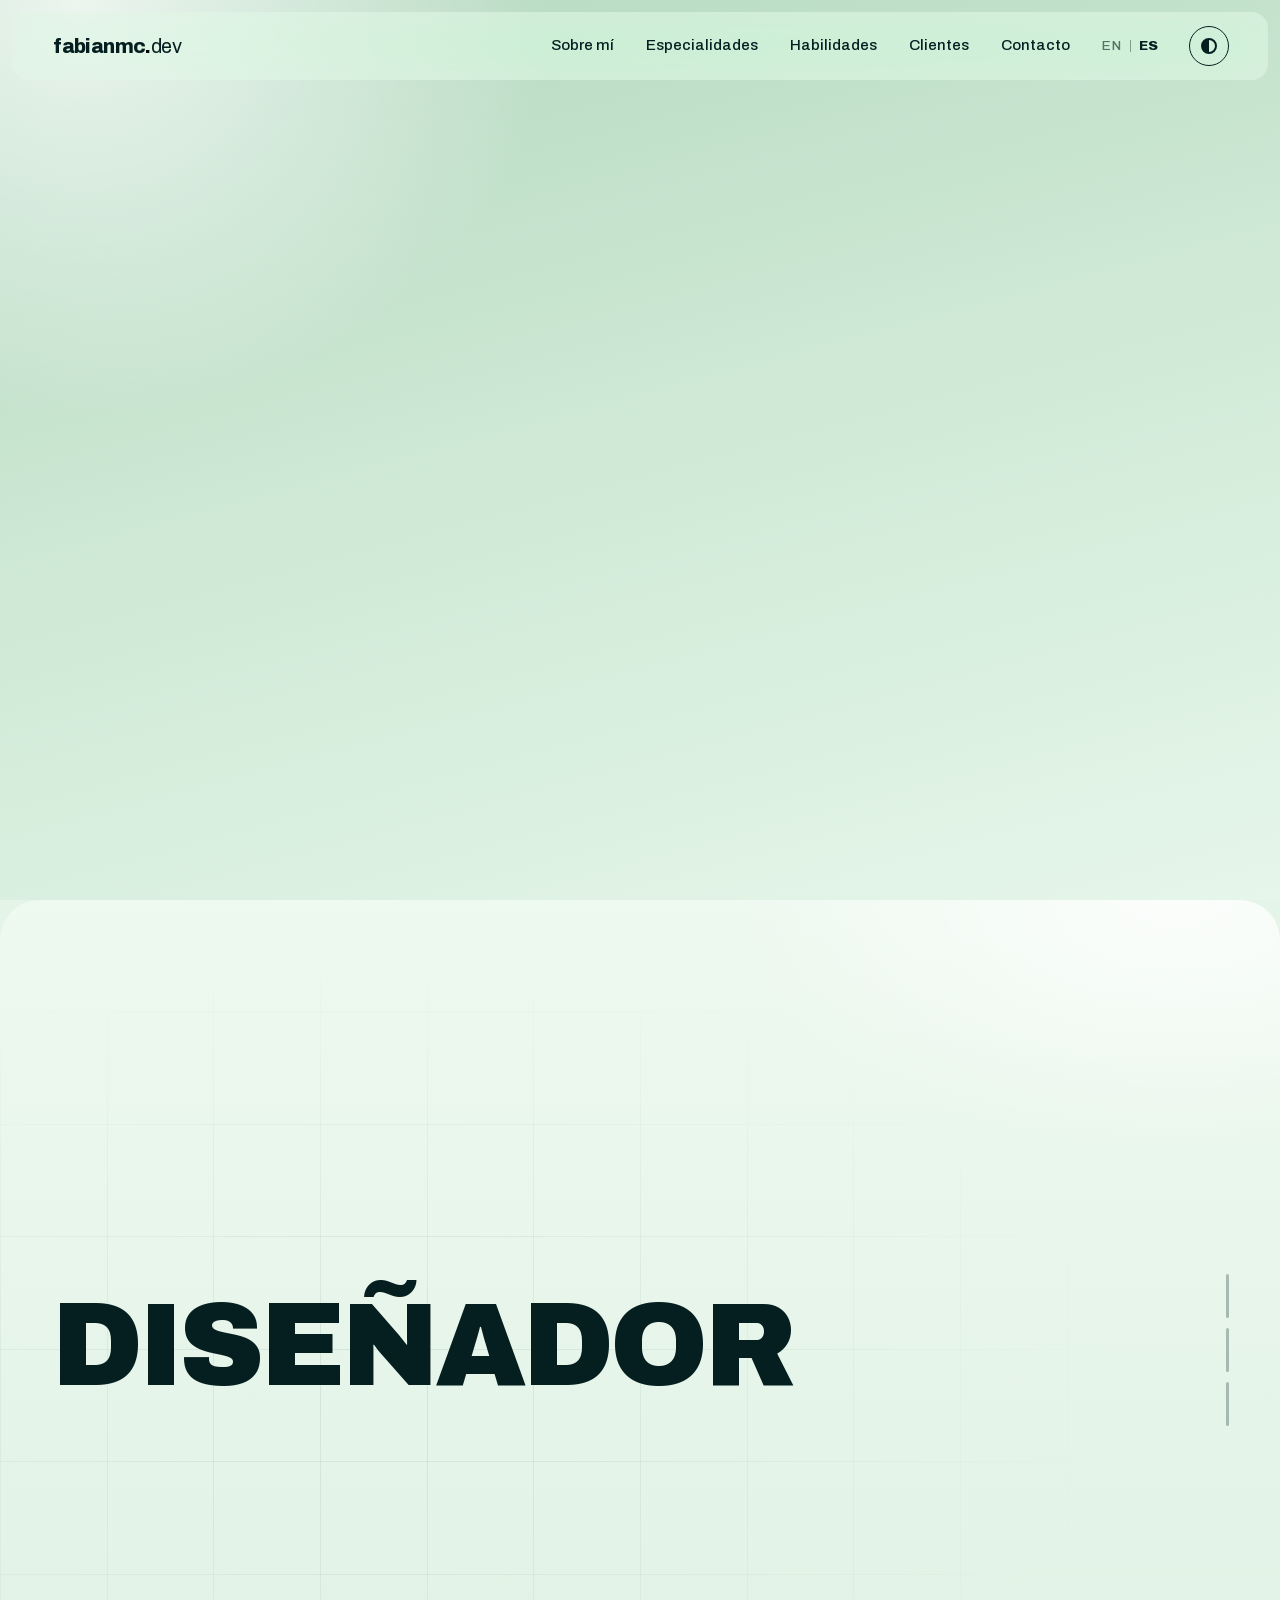
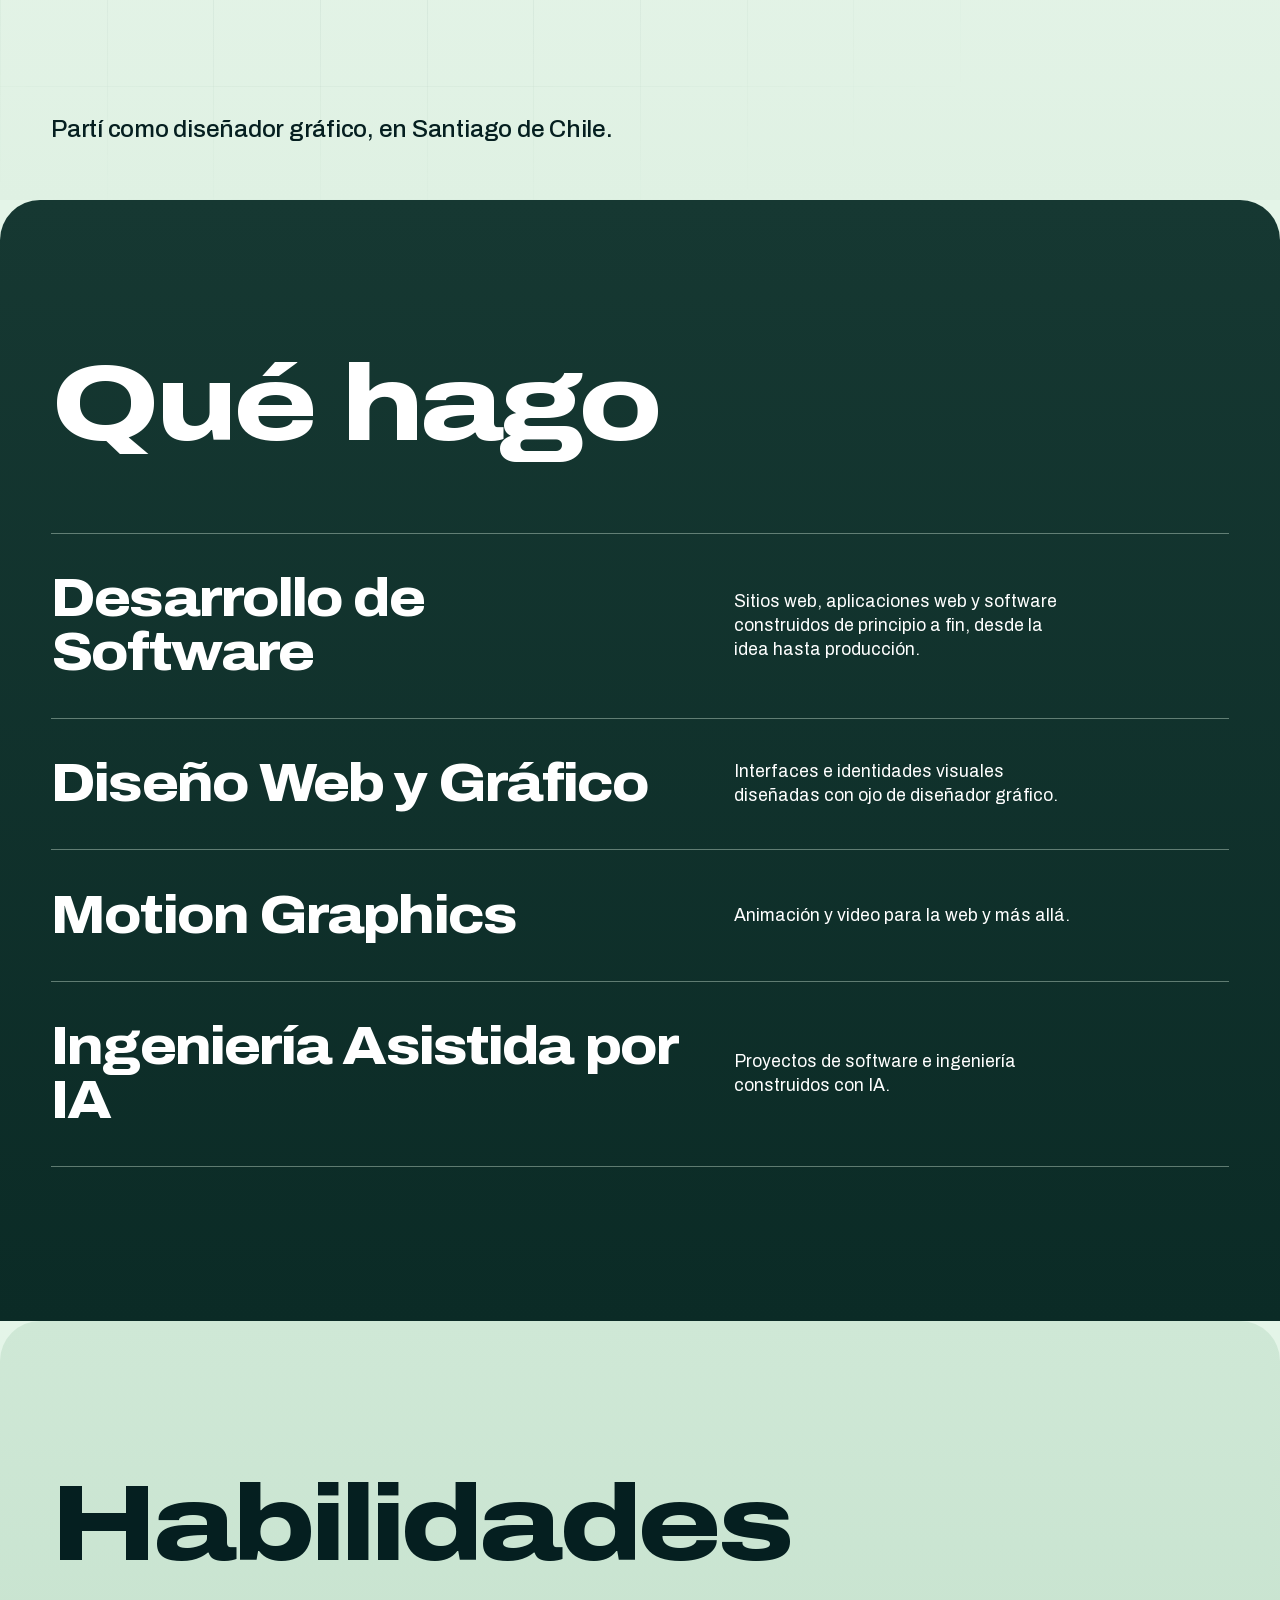
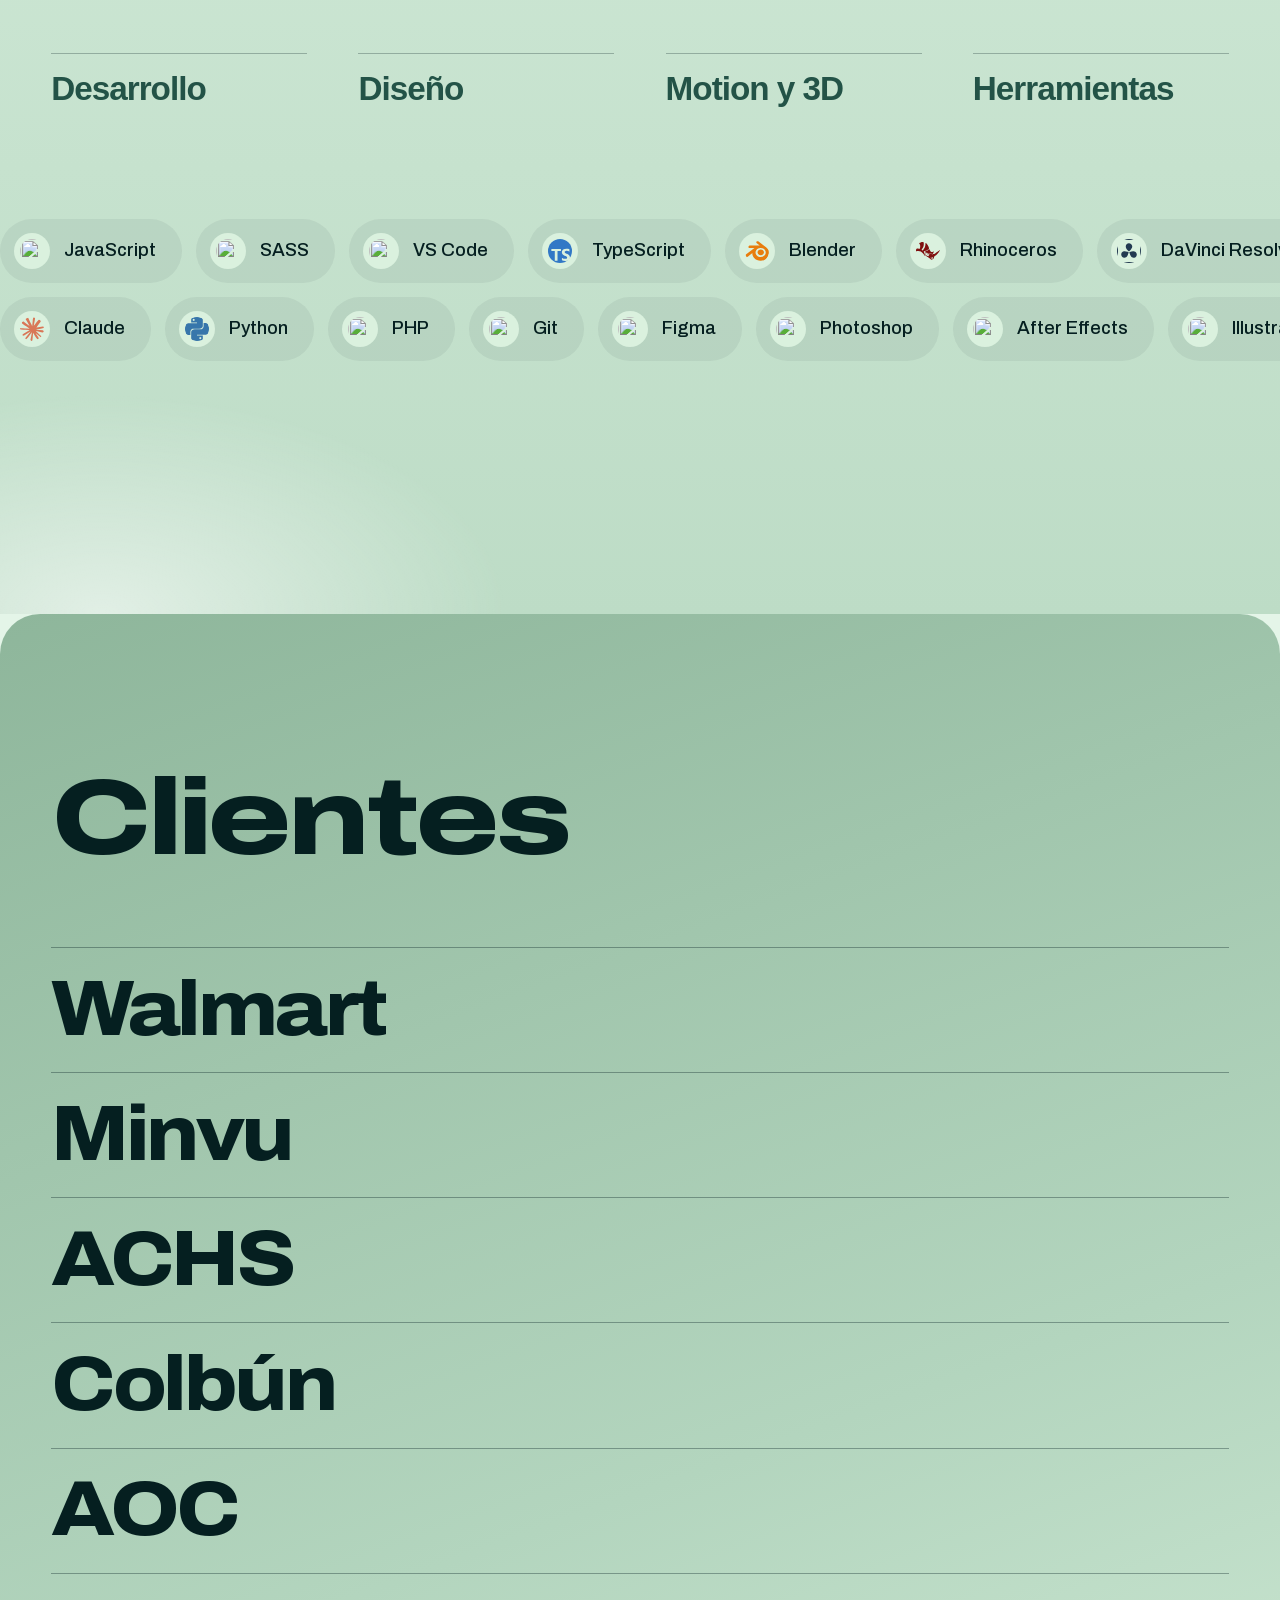
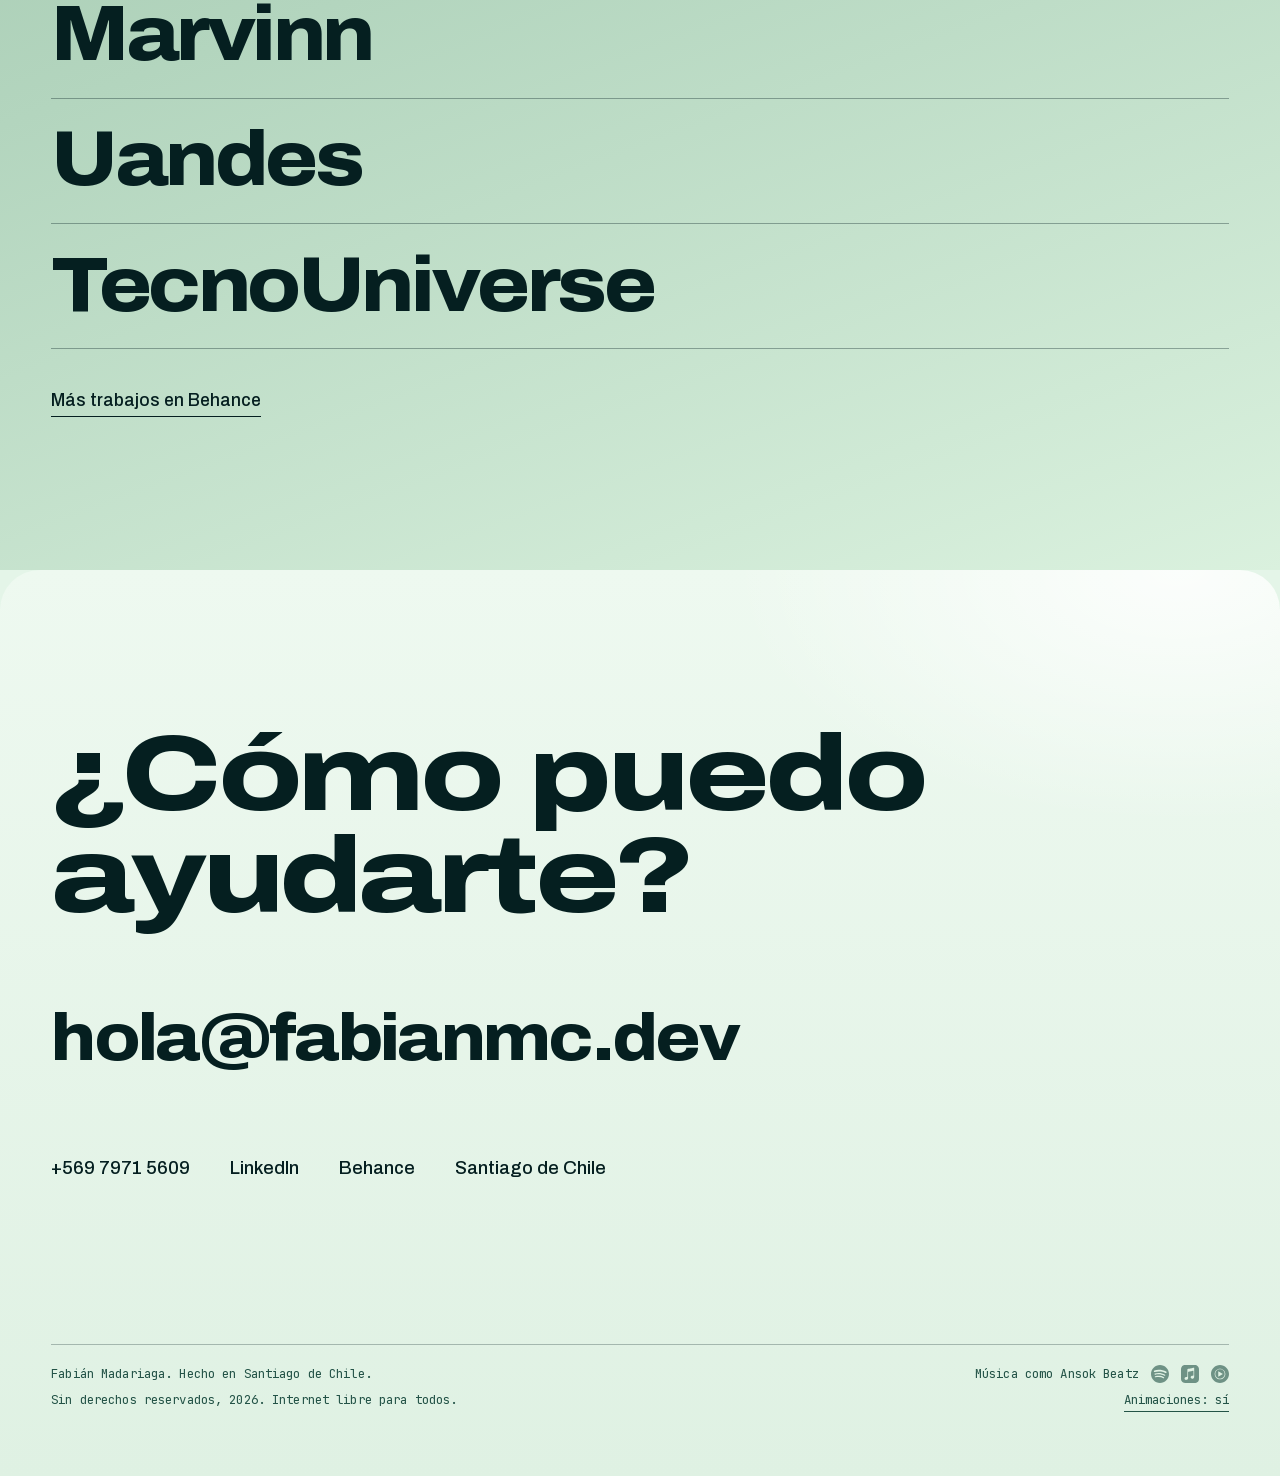
==== commit 556dddfa: "Add 404 page, self-host fonts, batch sticky reflow Co-Authored-By: Claude Sonnet 5.5 <noreply@anthro" ====
--- a/es/index.html
+++ b/es/index.html
@@ -94,9 +94,7 @@
 }
   </script>
   <link rel="icon" href="/assets/images/favicon.svg">
-  <link rel="preconnect" href="https://fonts.googleapis.com">
-  <link rel="preconnect" href="https://fonts.gstatic.com" crossorigin>
-  <link href="https://fonts.googleapis.com/css2?family=Archivo:wdth,wght@62..125,100..900&family=JetBrains+Mono:wght@400;500&display=swap" rel="stylesheet">
+  <link rel="preload" href="/assets/fonts/archivo.woff2" as="font" type="font/woff2" crossorigin>
   <link rel="stylesheet" href="/assets/css/main.css">
   <script>
     (function (d) {
--- a/assets/css/main.css
+++ b/assets/css/main.css
@@ -1,3 +1,6 @@
+@font-face { font-family: "Archivo"; font-style: normal; font-weight: 100 900; font-stretch: 62% 125%; font-display: swap; src: url(/assets/fonts/archivo.woff2) format("woff2"); }
+@font-face { font-family: "JetBrains Mono"; font-style: normal; font-weight: 400 500; font-display: swap; src: url(/assets/fonts/jetbrains-mono.woff2) format("woff2"); }
+
 :root {
   --ink: #051f20;
   --deep: #0b2b26;
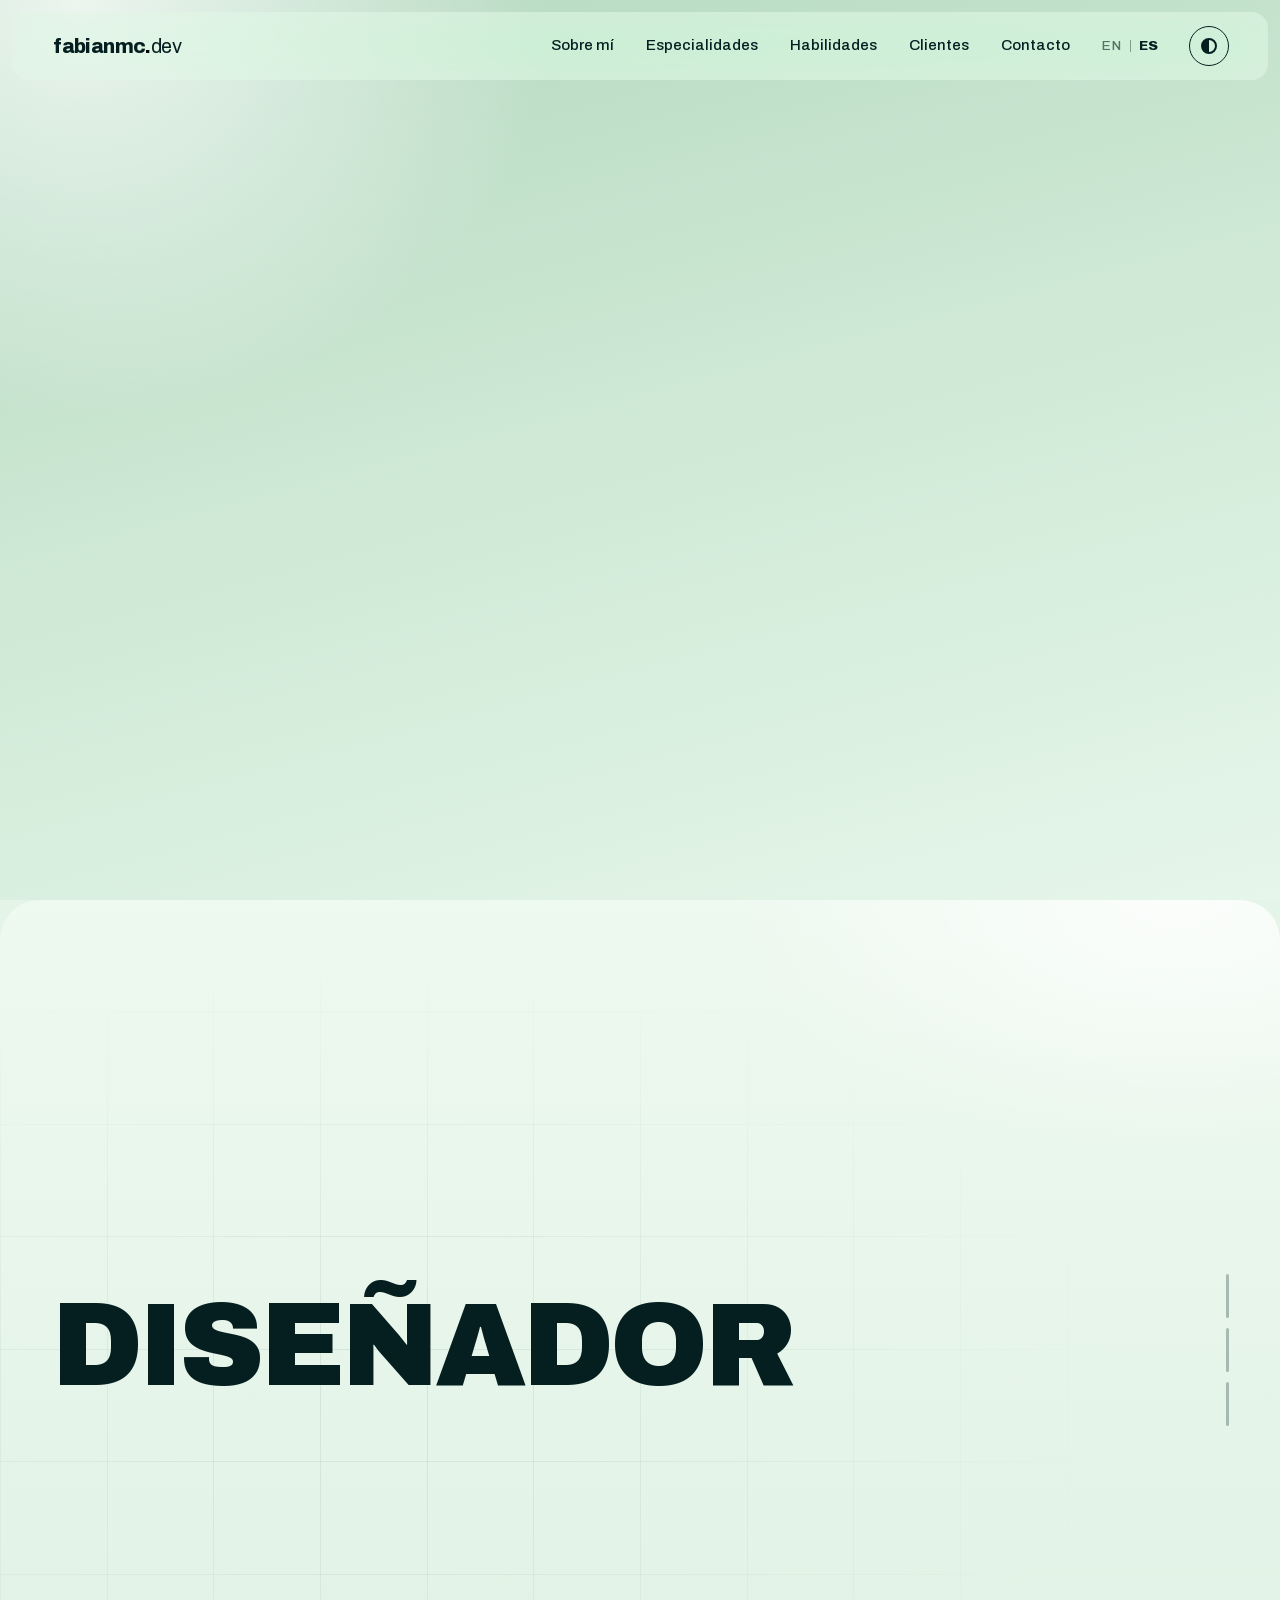
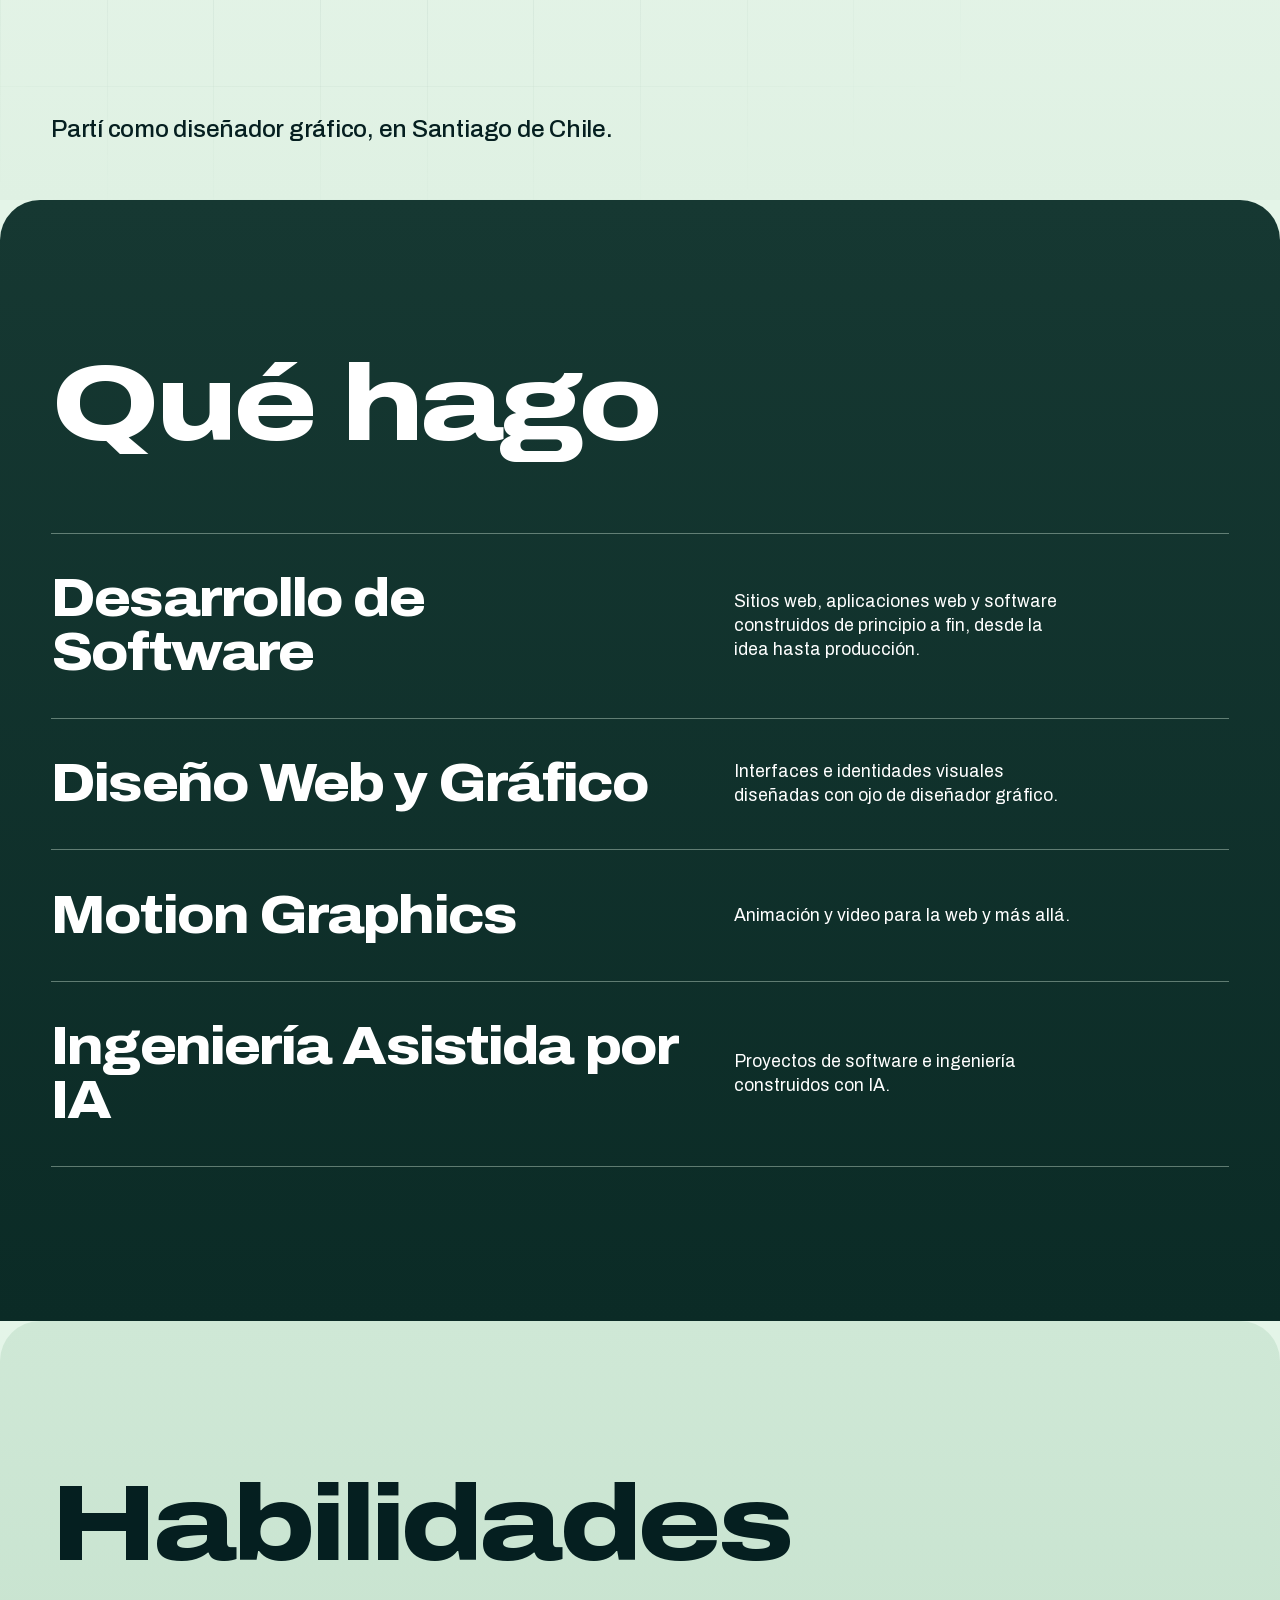
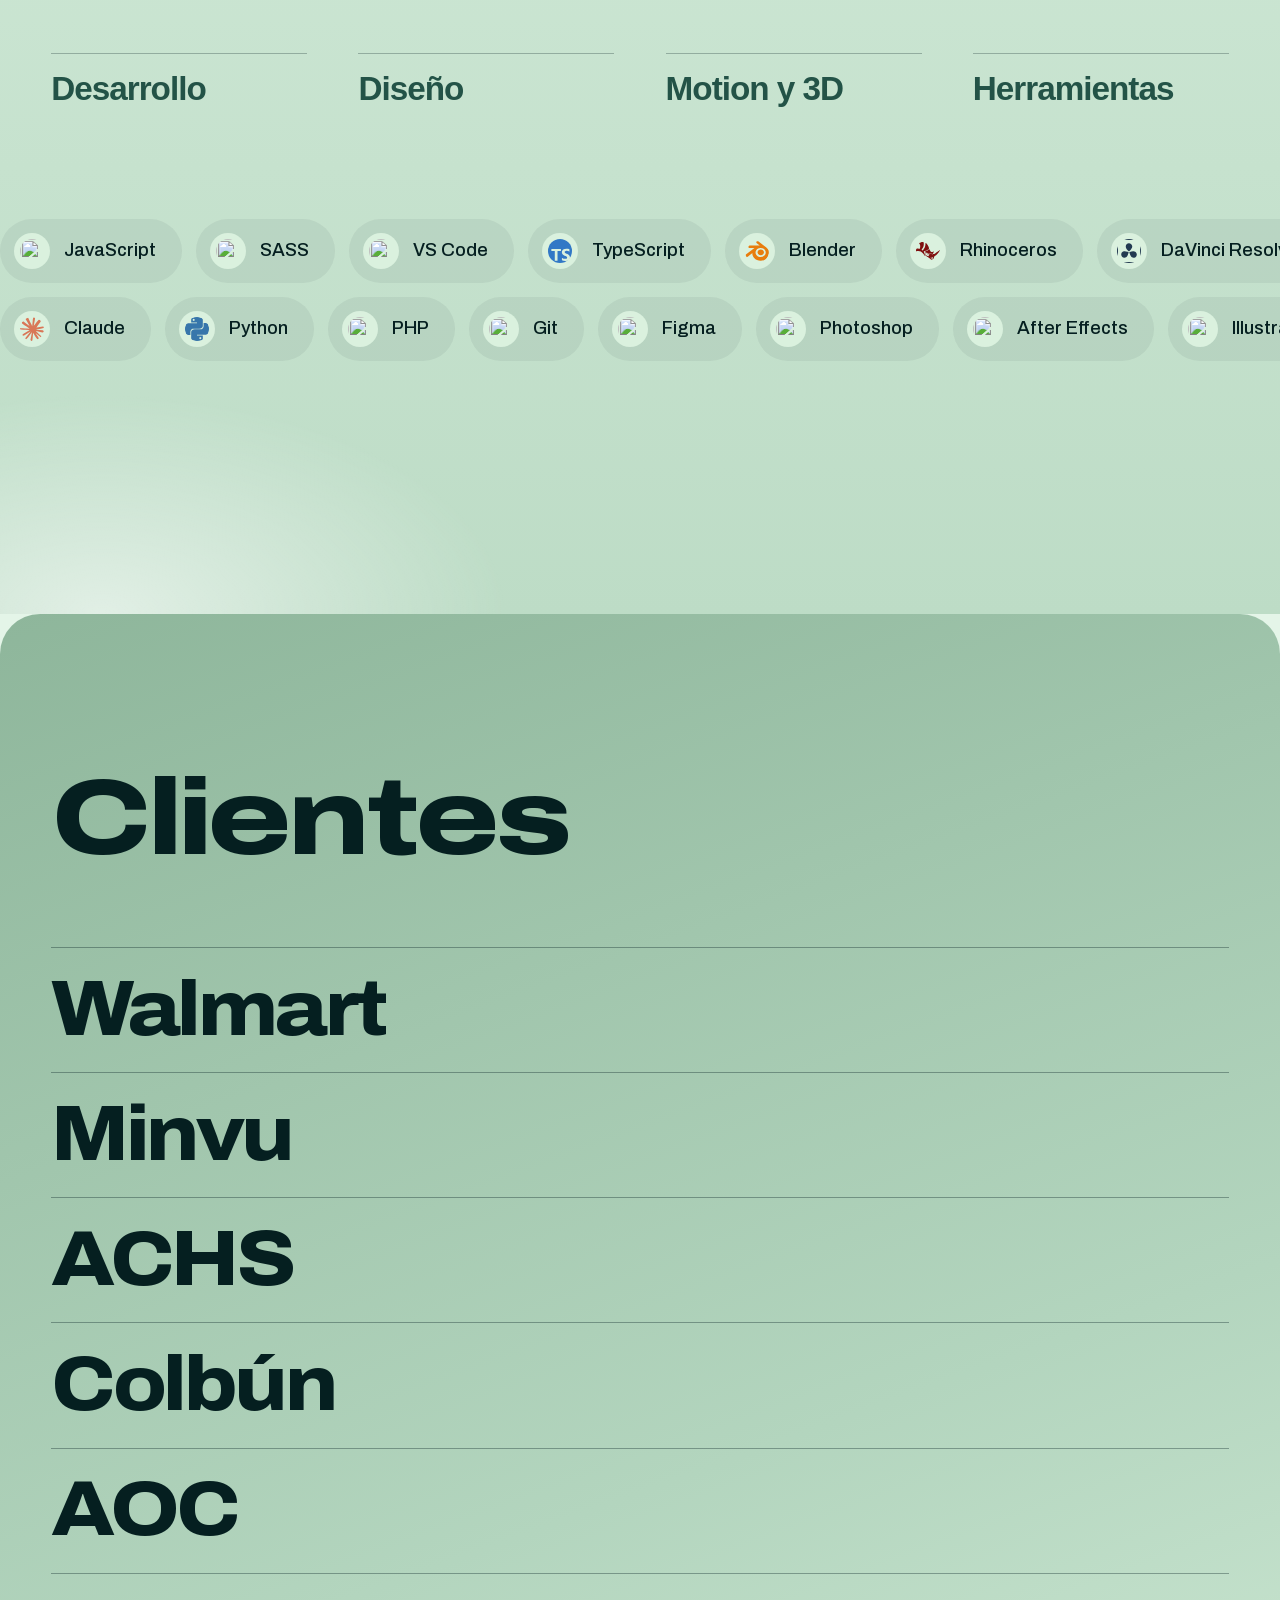
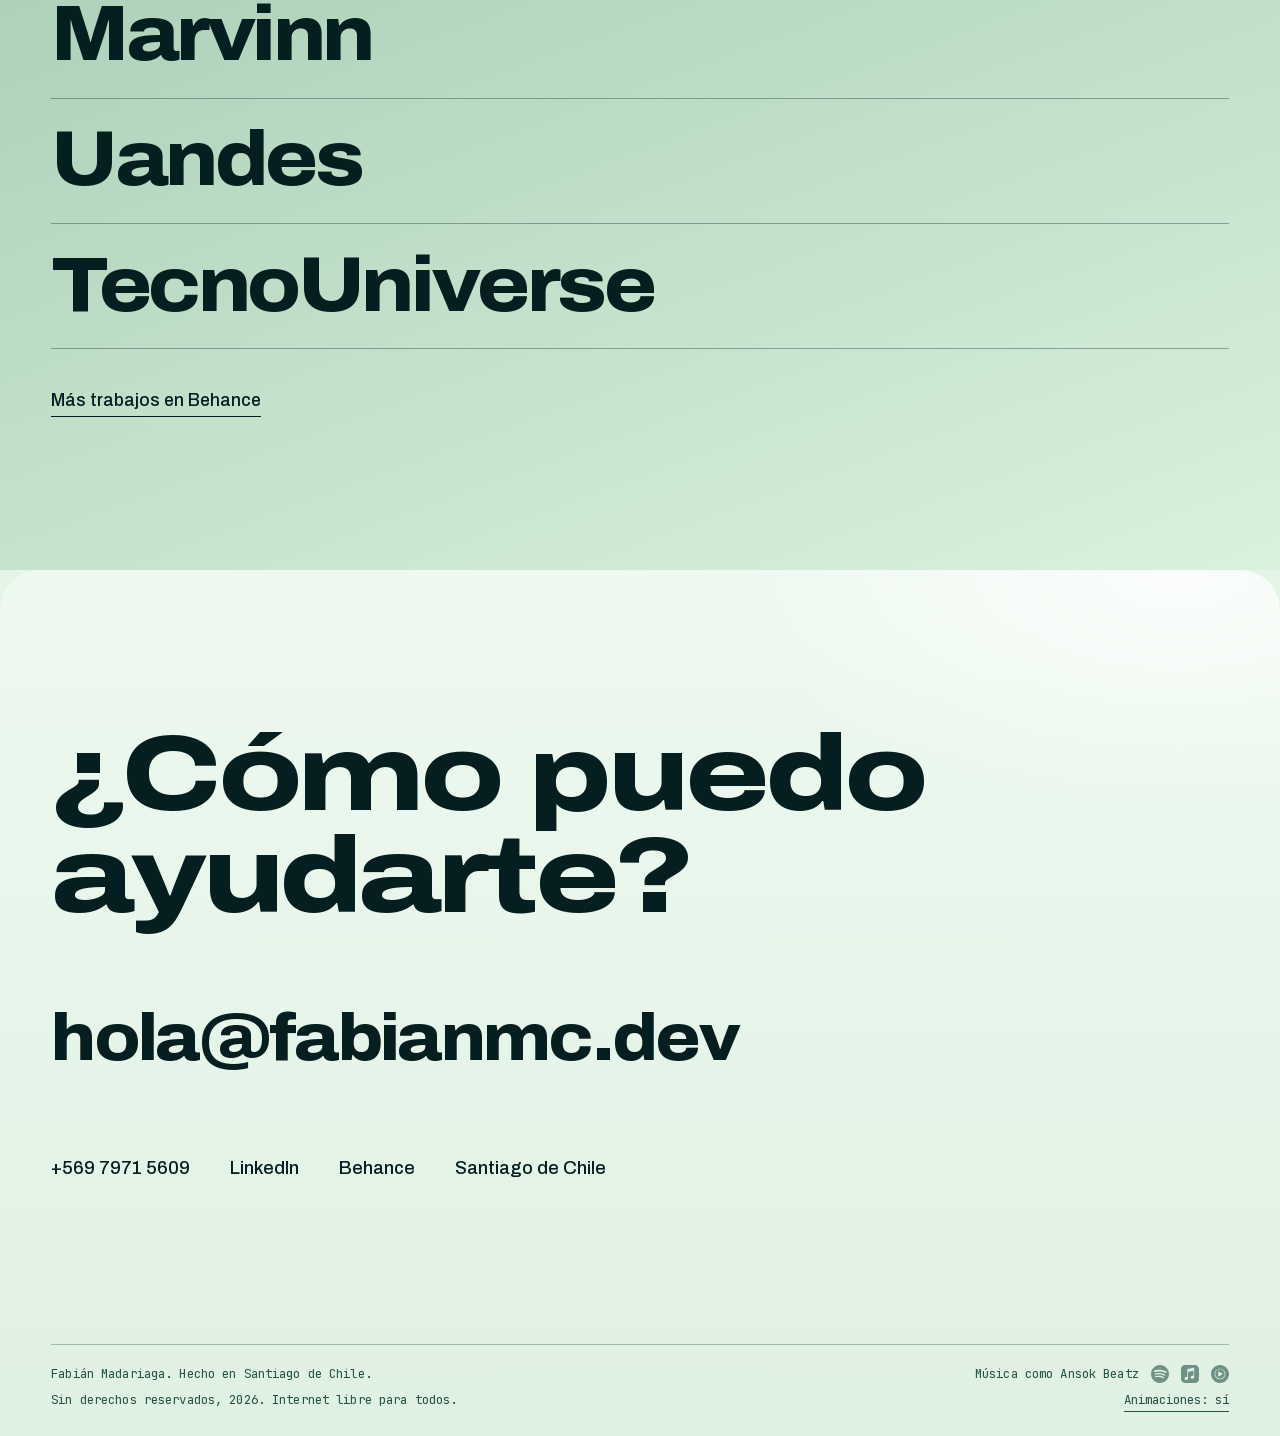
==== commit 583c58d1: "Mobile pass: nav menu, Skills tabs, centered footer, 44px touch targets; LFI collaborator copy Co-Au" ====
--- a/es/index.html
+++ b/es/index.html
@@ -2,7 +2,7 @@
 <html lang="es-CL">
 <head>
   <meta charset="utf-8">
-  <meta name="viewport" content="width=device-width, initial-scale=1">
+  <meta name="viewport" content="width=device-width, initial-scale=1, viewport-fit=cover">
   <title>Fabián Madariaga | Desarrollador de Software Senior en Santiago de Chile</title>
   <meta name="description" content="Desarrollador de software senior y diseñador digital en Santiago de Chile. Creo sitios web, software y motion graphics con IA. Más de 12 años de experiencia.">
   <meta name="author" content="Fabián Madariaga">
@@ -41,7 +41,7 @@
       "jobTitle": "Desarrollador de Software Senior",
       "description": "Diseñador gráfico convertido en desarrollador de software. Crea sitios web, software y motion graphics con IA.",
       "email": "mailto:hola@fabianmc.dev",
-      "worksFor": {
+      "affiliation": {
         "@type": "Organization",
         "name": "LFI Agency"
       },
@@ -113,13 +113,16 @@
   <header class="nav">
     <a class="nav__brand" href="#top" data-scroll aria-label="fabianmc.dev, volver arriba"><b>fabianmc</b><i>.</i><span>dev</span></a>
     <nav class="nav__links" aria-label="Principal">
-      <a href="#about" data-scroll>Sobre mí</a>
-      <a href="#expertise" data-scroll>Especialidades</a>
-      <a href="#skills" data-scroll>Habilidades</a>
-      <a href="#clients" data-scroll>Clientes</a>
-      <a href="#contact" data-scroll>Contacto</a>
+      <div class="nav__menu" id="menu">
+        <a href="#about" data-scroll>Sobre mí</a>
+        <a href="#expertise" data-scroll>Especialidades</a>
+        <a href="#skills" data-scroll>Habilidades</a>
+        <a href="#clients" data-scroll>Clientes</a>
+        <a href="#contact" data-scroll>Contacto</a>
+      </div>
       <span class="lang"><a href="/" hreflang="en" lang="en" aria-label="View this site in English">EN</a><span aria-current="true">ES</span></span>
       <button class="theme" id="theme" type="button"><span class="theme__icon" aria-hidden="true"></span><span class="sr-only" id="theme-label">Claro</span></button>
+      <button class="burger" id="burger" type="button" aria-expanded="false" aria-controls="menu" aria-label="Menú"><span></span><span></span></button>
     </nav>
   </header>
 
@@ -155,7 +158,7 @@
       <div class="about__copy">
         <p class="phase">Partí como diseñador gráfico, en Santiago de Chile.</p>
         <p class="phase">Después me convertí en ingeniero de software. Creo sitios web y aplicaciones desde 2014, hace más de 12 años.</p>
-        <p class="phase">Hoy soy Desarrollador de Software Senior en LFI Agency.</p>
+        <p class="phase">Hoy soy Desarrollador de Software Senior y colaboro 100% remoto con LFI Agency hace 5 años.</p>
       </div>
 
       <ol class="about__steps" aria-hidden="true"><li><i></i></li><li><i></i></li><li><i></i></li></ol>
@@ -260,7 +263,7 @@
           <span>Sin derechos reservados, 2026. Internet libre para todos.</span>
         </div>
         <div class="foot__col foot__col--end">
-        <span class="music">Música como Ansok Beatz <a class="ico" href="https://open.spotify.com/artist/7CxWQyC1Sx8n4FIr1sGKa0" target="_blank" rel="noopener" aria-label="Spotify (se abre en una pestaña nueva)" title="Spotify"><svg viewBox="0 0 24 24" aria-hidden="true"><path fill="currentColor" d="M12 0C5.4 0 0 5.4 0 12s5.4 12 12 12 12-5.4 12-12S18.66 0 12 0zm5.521 17.34c-.24.359-.66.48-1.021.24-2.82-1.74-6.36-2.101-10.561-1.141-.418.122-.779-.179-.899-.539-.12-.421.18-.78.54-.9 4.56-1.021 8.52-.6 11.64 1.32.42.18.479.659.301 1.02zm1.44-3.3c-.301.42-.841.6-1.262.3-3.239-1.98-8.159-2.58-11.939-1.38-.479.12-1.02-.12-1.14-.6-.12-.48.12-1.021.6-1.141C9.6 9.9 15 10.561 18.72 12.84c.361.181.54.78.241 1.2zm.12-3.36C15.24 8.4 8.82 8.16 5.16 9.301c-.6.179-1.2-.181-1.38-.721-.18-.601.18-1.2.72-1.381 4.26-1.26 11.28-1.02 15.721 1.621.539.3.719 1.02.419 1.56-.299.421-1.02.599-1.559.3z"/></svg></a><a class="ico" href="https://music.apple.com/ar/artist/ansok-beatz/1434242660" target="_blank" rel="noopener" aria-label="Apple Music (se abre en una pestaña nueva)" title="Apple Music"><svg viewBox="0 0 24 24" aria-hidden="true"><path fill="currentColor" d="M23.994 6.124a9.23 9.23 0 00-.24-2.19c-.317-1.31-1.062-2.31-2.18-3.043a5.022 5.022 0 00-1.877-.726 10.496 10.496 0 00-1.564-.15c-.04-.003-.083-.01-.124-.013H5.986c-.152.01-.303.017-.455.026-.747.043-1.49.123-2.193.4-1.336.53-2.3 1.452-2.865 2.78-.192.448-.292.925-.363 1.408-.056.392-.088.785-.1 1.18 0 .032-.007.062-.01.093v12.223c.01.14.017.283.027.424.05.815.154 1.624.497 2.373.65 1.42 1.738 2.353 3.234 2.801.42.127.856.187 1.293.228.555.053 1.11.06 1.667.06h11.03a12.5 12.5 0 001.57-.1c.822-.106 1.596-.35 2.295-.81a5.046 5.046 0 001.88-2.207c.186-.42.293-.87.37-1.324.113-.675.138-1.358.137-2.04-.002-3.8 0-7.595-.003-11.393zm-6.423 3.99v5.712c0 .417-.058.827-.244 1.206-.29.59-.76.962-1.388 1.14-.35.1-.706.157-1.07.173-.95.045-1.773-.6-1.943-1.536a1.88 1.88 0 011.038-2.022c.323-.16.67-.25 1.018-.324.378-.082.758-.153 1.134-.24.274-.063.457-.23.51-.516a.904.904 0 00.02-.193c0-1.815 0-3.63-.002-5.443a.725.725 0 00-.026-.185c-.04-.15-.15-.243-.304-.234-.16.01-.318.035-.475.066-.76.15-1.52.303-2.28.456l-2.325.47-1.374.278c-.016.003-.032.01-.048.013-.277.077-.377.203-.39.49-.002.042 0 .086 0 .13-.002 2.602 0 5.204-.003 7.805 0 .42-.047.836-.215 1.227-.278.64-.77 1.04-1.434 1.233-.35.1-.71.16-1.075.172-.96.036-1.755-.6-1.92-1.544-.14-.812.23-1.685 1.154-2.075.357-.15.73-.232 1.108-.31.287-.06.575-.116.86-.177.383-.083.583-.323.6-.714v-.15c0-2.96 0-5.922.002-8.882 0-.123.013-.25.042-.37.07-.285.273-.448.546-.518.255-.066.515-.112.774-.165.733-.15 1.466-.296 2.2-.444l2.27-.46c.67-.134 1.34-.27 2.01-.403.22-.043.442-.088.663-.106.31-.025.523.17.554.482.008.073.012.148.012.223.002 1.91.002 3.822 0 5.732z"/></svg></a><a class="ico" href="https://music.youtube.com/@AnsokBeatz" target="_blank" rel="noopener" aria-label="YouTube Music (se abre en una pestaña nueva)" title="YouTube Music"><svg viewBox="0 0 24 24" aria-hidden="true"><path fill="currentColor" d="M12 0C5.376 0 0 5.376 0 12s5.376 12 12 12 12-5.376 12-12S18.624 0 12 0zm0 19.104c-3.924 0-7.104-3.18-7.104-7.104S8.076 4.896 12 4.896s7.104 3.18 7.104 7.104-3.18 7.104-7.104 7.104zm0-13.332c-3.432 0-6.228 2.796-6.228 6.228S8.568 18.228 12 18.228s6.228-2.796 6.228-6.228S15.432 5.772 12 5.772zM9.684 15.54V8.46L15.816 12l-6.132 3.54z"/></svg></a></span>
+        <span class="music"><span class="music__label">Música como Ansok Beatz</span> <a class="ico" href="https://open.spotify.com/artist/7CxWQyC1Sx8n4FIr1sGKa0" target="_blank" rel="noopener" aria-label="Spotify (se abre en una pestaña nueva)" title="Spotify"><svg viewBox="0 0 24 24" aria-hidden="true"><path fill="currentColor" d="M12 0C5.4 0 0 5.4 0 12s5.4 12 12 12 12-5.4 12-12S18.66 0 12 0zm5.521 17.34c-.24.359-.66.48-1.021.24-2.82-1.74-6.36-2.101-10.561-1.141-.418.122-.779-.179-.899-.539-.12-.421.18-.78.54-.9 4.56-1.021 8.52-.6 11.64 1.32.42.18.479.659.301 1.02zm1.44-3.3c-.301.42-.841.6-1.262.3-3.239-1.98-8.159-2.58-11.939-1.38-.479.12-1.02-.12-1.14-.6-.12-.48.12-1.021.6-1.141C9.6 9.9 15 10.561 18.72 12.84c.361.181.54.78.241 1.2zm.12-3.36C15.24 8.4 8.82 8.16 5.16 9.301c-.6.179-1.2-.181-1.38-.721-.18-.601.18-1.2.72-1.381 4.26-1.26 11.28-1.02 15.721 1.621.539.3.719 1.02.419 1.56-.299.421-1.02.599-1.559.3z"/></svg></a><a class="ico" href="https://music.apple.com/ar/artist/ansok-beatz/1434242660" target="_blank" rel="noopener" aria-label="Apple Music (se abre en una pestaña nueva)" title="Apple Music"><svg viewBox="0 0 24 24" aria-hidden="true"><path fill="currentColor" d="M23.994 6.124a9.23 9.23 0 00-.24-2.19c-.317-1.31-1.062-2.31-2.18-3.043a5.022 5.022 0 00-1.877-.726 10.496 10.496 0 00-1.564-.15c-.04-.003-.083-.01-.124-.013H5.986c-.152.01-.303.017-.455.026-.747.043-1.49.123-2.193.4-1.336.53-2.3 1.452-2.865 2.78-.192.448-.292.925-.363 1.408-.056.392-.088.785-.1 1.18 0 .032-.007.062-.01.093v12.223c.01.14.017.283.027.424.05.815.154 1.624.497 2.373.65 1.42 1.738 2.353 3.234 2.801.42.127.856.187 1.293.228.555.053 1.11.06 1.667.06h11.03a12.5 12.5 0 001.57-.1c.822-.106 1.596-.35 2.295-.81a5.046 5.046 0 001.88-2.207c.186-.42.293-.87.37-1.324.113-.675.138-1.358.137-2.04-.002-3.8 0-7.595-.003-11.393zm-6.423 3.99v5.712c0 .417-.058.827-.244 1.206-.29.59-.76.962-1.388 1.14-.35.1-.706.157-1.07.173-.95.045-1.773-.6-1.943-1.536a1.88 1.88 0 011.038-2.022c.323-.16.67-.25 1.018-.324.378-.082.758-.153 1.134-.24.274-.063.457-.23.51-.516a.904.904 0 00.02-.193c0-1.815 0-3.63-.002-5.443a.725.725 0 00-.026-.185c-.04-.15-.15-.243-.304-.234-.16.01-.318.035-.475.066-.76.15-1.52.303-2.28.456l-2.325.47-1.374.278c-.016.003-.032.01-.048.013-.277.077-.377.203-.39.49-.002.042 0 .086 0 .13-.002 2.602 0 5.204-.003 7.805 0 .42-.047.836-.215 1.227-.278.64-.77 1.04-1.434 1.233-.35.1-.71.16-1.075.172-.96.036-1.755-.6-1.92-1.544-.14-.812.23-1.685 1.154-2.075.357-.15.73-.232 1.108-.31.287-.06.575-.116.86-.177.383-.083.583-.323.6-.714v-.15c0-2.96 0-5.922.002-8.882 0-.123.013-.25.042-.37.07-.285.273-.448.546-.518.255-.066.515-.112.774-.165.733-.15 1.466-.296 2.2-.444l2.27-.46c.67-.134 1.34-.27 2.01-.403.22-.043.442-.088.663-.106.31-.025.523.17.554.482.008.073.012.148.012.223.002 1.91.002 3.822 0 5.732z"/></svg></a><a class="ico" href="https://music.youtube.com/@AnsokBeatz" target="_blank" rel="noopener" aria-label="YouTube Music (se abre en una pestaña nueva)" title="YouTube Music"><svg viewBox="0 0 24 24" aria-hidden="true"><path fill="currentColor" d="M12 0C5.376 0 0 5.376 0 12s5.376 12 12 12 12-5.376 12-12S18.624 0 12 0zm0 19.104c-3.924 0-7.104-3.18-7.104-7.104S8.076 4.896 12 4.896s7.104 3.18 7.104 7.104-3.18 7.104-7.104 7.104zm0-13.332c-3.432 0-6.228 2.796-6.228 6.228S8.568 18.228 12 18.228s6.228-2.796 6.228-6.228S15.432 5.772 12 5.772zM9.684 15.54V8.46L15.816 12l-6.132 3.54z"/></svg></a></span>
         <button class="motion" id="motion" type="button" aria-pressed="false">Animaciones: sí</button>
         </div>
       </footer>
--- a/assets/css/main.css
+++ b/assets/css/main.css
@@ -114,7 +114,7 @@
 .hero__top p { font-size: 1rem; font-weight: 500; line-height: 1.25; }
 .hero__clock { text-align: right; }
 .hero__bottom p { max-width: 34ch; font-size: 1.05rem; }
-.hero__cue { display: inline-flex; align-items: center; justify-content: center; width: 48px; height: 48px; border: 1px solid currentColor; border-radius: 50%; transition: background-color .3s, color .3s; }
+.hero__cue { flex: none; display: inline-flex; align-items: center; justify-content: center; width: 48px; height: 48px; border: 1px solid currentColor; border-radius: 50%; transition: background-color .3s, color .3s; }
 .hero__cue svg { width: 22px; height: 22px; transition: transform .4s cubic-bezier(.2, .8, .2, 1); }
 .hero__cue:hover svg, .hero__cue:focus-visible svg { transform: translateY(4px); }
 
@@ -295,7 +295,7 @@
 .float img { width: 100%; height: 100%; object-fit: cover; }
 
 /* CONTACT */
-.contact { padding-bottom: clamp(40px, 5vw, 64px); }
+.contact { padding-bottom: clamp(16px, 2vw, 24px); }
 .mail {
   display: inline-block; max-width: 100%;
   font-size: clamp(1.3rem, 5.2vw, 6rem); line-height: 1; letter-spacing: -.04em; font-weight: 800;
@@ -318,8 +318,7 @@
 
 /* RESPONSIVE */
 @media (max-width: 820px) {
-  .nav__links a:not([href="#contact"]):not([hreflang]) { display: none; }
-  .hero__inner { padding-top: 84px; }
+  .hero__inner { padding-top: 112px; }
   .name { font-size: 17vw; }
   .about__word { font-size: 13.2vw; }
   .about__copy { bottom: 40px; }
@@ -363,3 +362,73 @@
 .lang > :last-child { order: 2; }
 html[lang="es-CL"] .about__word { font-size: clamp(2rem, 9.2vw, 10.4rem); }
 @media (max-width: 820px) { html[lang="es-CL"] .about__word { font-size: 8.6vw; } }
+
+/* Touch: 44px minimum hit areas, cue keeps its circle, notch-safe edges */
+@media (pointer: coarse) {
+  .hero__cue { flex: none; }
+  .theme { width: 44px; height: 44px; }
+  .nav { gap: 14px; }
+  .nav__links { gap: 10px; }
+  .nav__links a { padding: 13px 2px; }
+  .more { display: inline-flex; align-items: center; min-height: 44px; margin-top: 28px; }
+  .lang a, .lang [aria-current] { display: inline-flex; align-items: center; min-height: 44px; padding: 0 8px; }
+  .lang { gap: 0; }
+  .contact__links a { padding: 14px 0; }
+  .mail { padding: 12px 0; }
+  .music { gap: 0; }
+  .ico { width: 44px; height: 44px; padding: 13px; opacity: .8; }
+  .motion { min-height: 44px; padding: 0; border-bottom: 0; text-decoration: underline; text-underline-offset: 4px; }
+  .foot__col--end { align-items: flex-end; }
+}
+.nav { inset: max(12px, env(safe-area-inset-top)) max(12px, env(safe-area-inset-right)) auto max(12px, env(safe-area-inset-left)); }
+.contact { padding-bottom: max(clamp(16px, 2vw, 24px), env(safe-area-inset-bottom)); }
+
+/* Section links: inline on desktop, dropdown panel on small screens */
+.nav__menu { display: contents; }
+.burger { display: none; }
+@media (max-width: 820px) {
+  .burger { display: inline-flex; flex-direction: column; align-items: center; justify-content: center; gap: 6px; width: 44px; height: 44px; padding: 0; color: inherit; background: none; border: 1px solid currentColor; border-radius: 999px; cursor: pointer; }
+  .burger span { width: 16px; height: 1.5px; background: currentColor; transition: transform .35s cubic-bezier(.2, .8, .2, 1); }
+  .nav.open .burger span:first-child { transform: translateY(3.75px) rotate(45deg); }
+  .nav.open .burger span:last-child { transform: translateY(-3.75px) rotate(-45deg); }
+  .nav__menu {
+    display: flex; flex-direction: column; position: absolute; top: calc(100% + 8px); left: 0; right: 0; padding: 8px 20px 12px;
+    border-radius: 16px; color: var(--nav);
+    background: color-mix(in srgb, var(--page) 98%, transparent);
+    -webkit-backdrop-filter: blur(18px) saturate(180%); backdrop-filter: blur(18px) saturate(180%);
+    opacity: 0; visibility: hidden; transform: translateY(-8px);
+    transition: opacity .3s, transform .4s cubic-bezier(.2, .8, .2, 1), visibility 0s .4s;
+  }
+  .nav.open .nav__menu { opacity: 1; visibility: visible; transform: none; transition-delay: 0s; }
+  .nav__menu a { padding: 16px 0; font-size: 1.6rem; font-weight: 700; letter-spacing: -.02em; border-bottom: 1px solid rgba(128, 160, 140, .3); }
+  .nav__menu a:last-child { border-bottom: 0; }
+  .nav__menu a::after { display: none; }
+}
+html[data-motion="off"] .nav__menu, html[data-motion="off"] .burger span { transition: none; }
+
+/* Skills on touch / small screens: field tabs + the chosen field's tools as a wrapped list (no hover, no marquee) */
+@media (max-width: 820px), (hover: none) {
+  .stack { grid-template-columns: 1fr 1fr; gap: 10px; margin-bottom: 28px; }
+  .field { padding: 13px 14px; border: 1px solid var(--line); border-radius: 999px; text-align: center; font-size: 1rem; letter-spacing: -.01em; transition: background-color .3s, color .3s; }
+  .field:hover, .field:focus-visible { padding-left: 14px; }
+  .field[aria-pressed="true"] { padding-left: 14px; background: var(--mist); border-color: var(--mist); color: var(--forest); }
+  .marquees { margin: 0; display: flex; flex-wrap: wrap; align-content: flex-start; gap: 10px; min-height: 290px; }
+  .marquee, .track { display: contents; }
+  .track li { font-size: 1rem; padding: 10px 20px 10px 10px; }
+  .track li[aria-hidden="true"], .marquees[data-focus] li:not([data-cat~="x"]) { display: none; }
+  .marquees[data-focus="dev"] li[data-cat="dev"]:not([aria-hidden]), .marquees[data-focus="design"] li[data-cat="design"]:not([aria-hidden]),
+  .marquees[data-focus="motion"] li[data-cat="motion"]:not([aria-hidden]), .marquees[data-focus="ai"] li[data-cat="ai"]:not([aria-hidden]) { display: flex; animation: chip .45s cubic-bezier(.2, .8, .2, 1) backwards; }
+  .marquees li:nth-child(2n) { animation-delay: .04s; }
+  .marquees li:nth-child(3n) { animation-delay: .08s; }
+}
+@keyframes chip { from { opacity: 0; transform: translateY(8px); } }
+html[data-motion="off"] .track li { animation: none; }
+
+/* Footer on small screens: centered, music icons under their label */
+@media (max-width: 820px) {
+  .foot { flex-direction: column; align-items: center; text-align: center; gap: 20px; }
+  .foot__col, .foot__col--end { align-items: center; text-align: center; }
+  .music { flex-wrap: wrap; justify-content: center; }
+  .music__label { flex-basis: 100%; margin-bottom: -8px; }
+  .foot__col--end { gap: 28px; }
+}
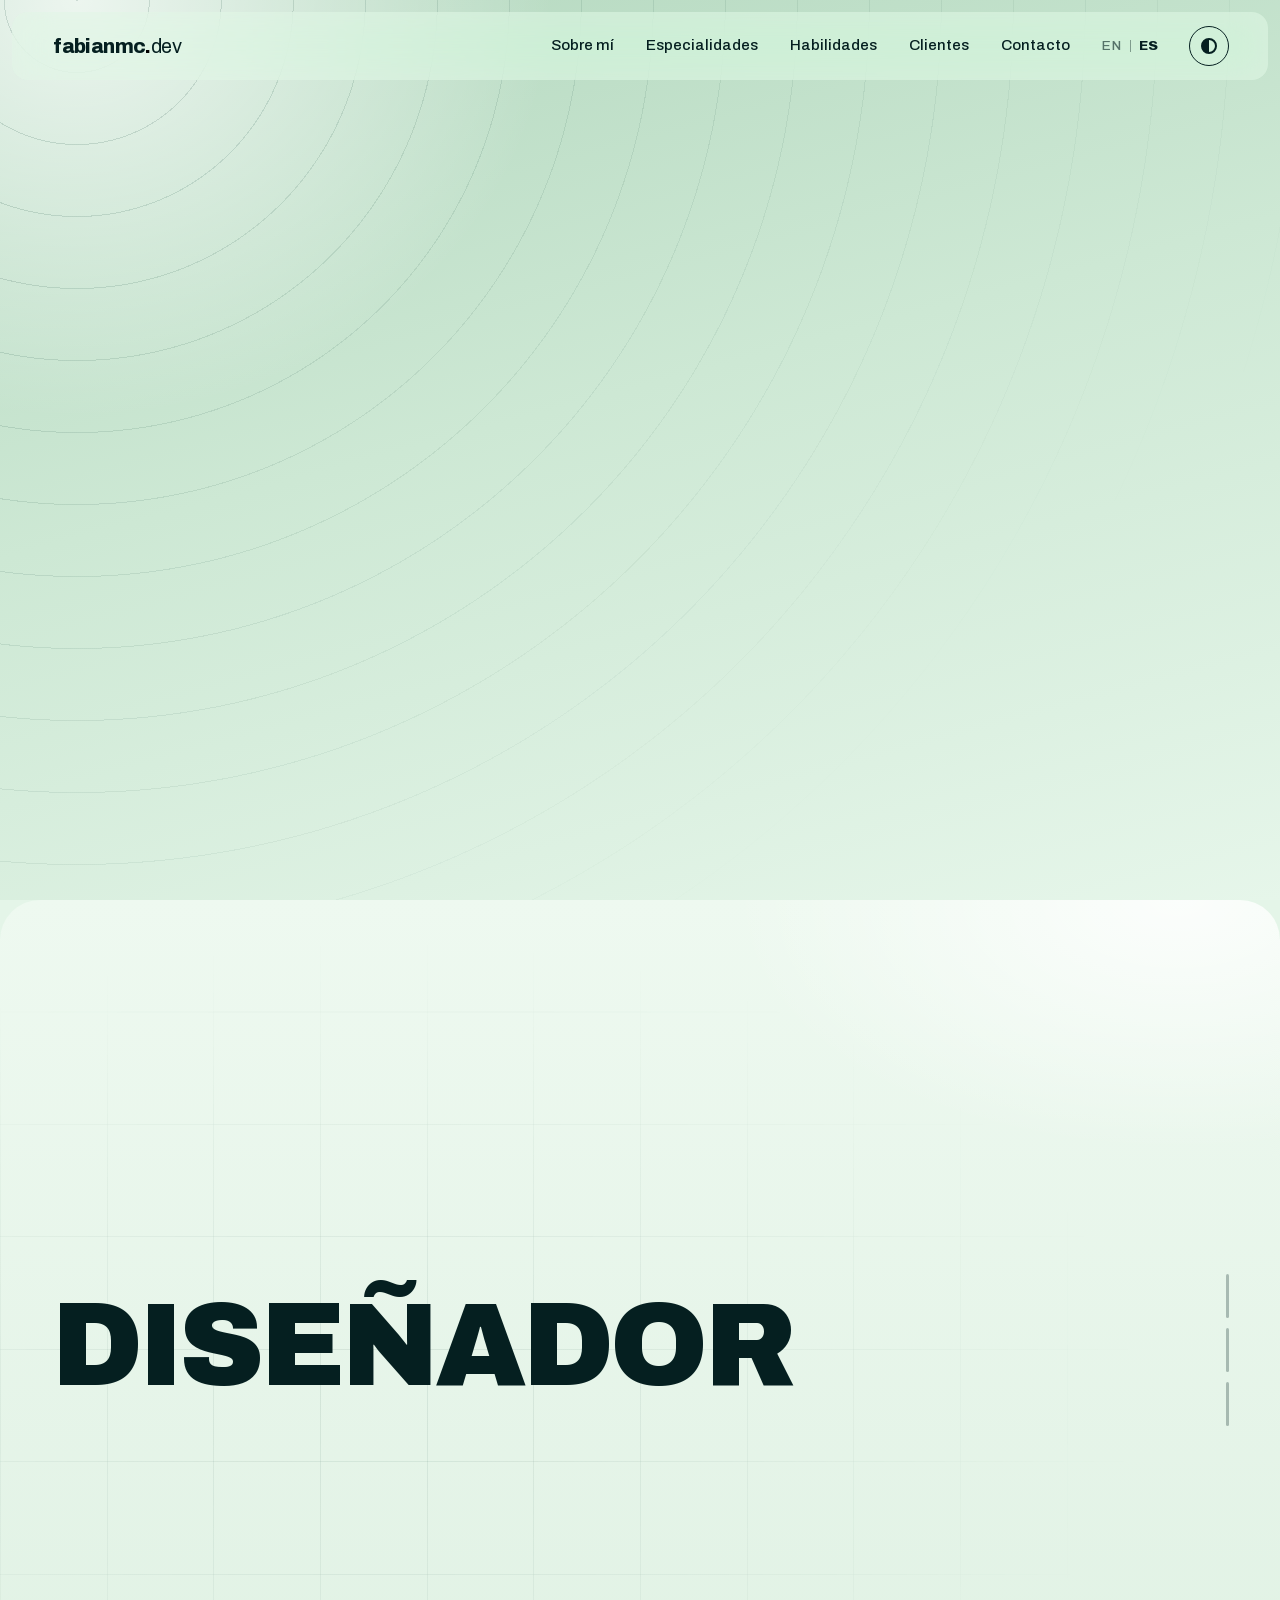
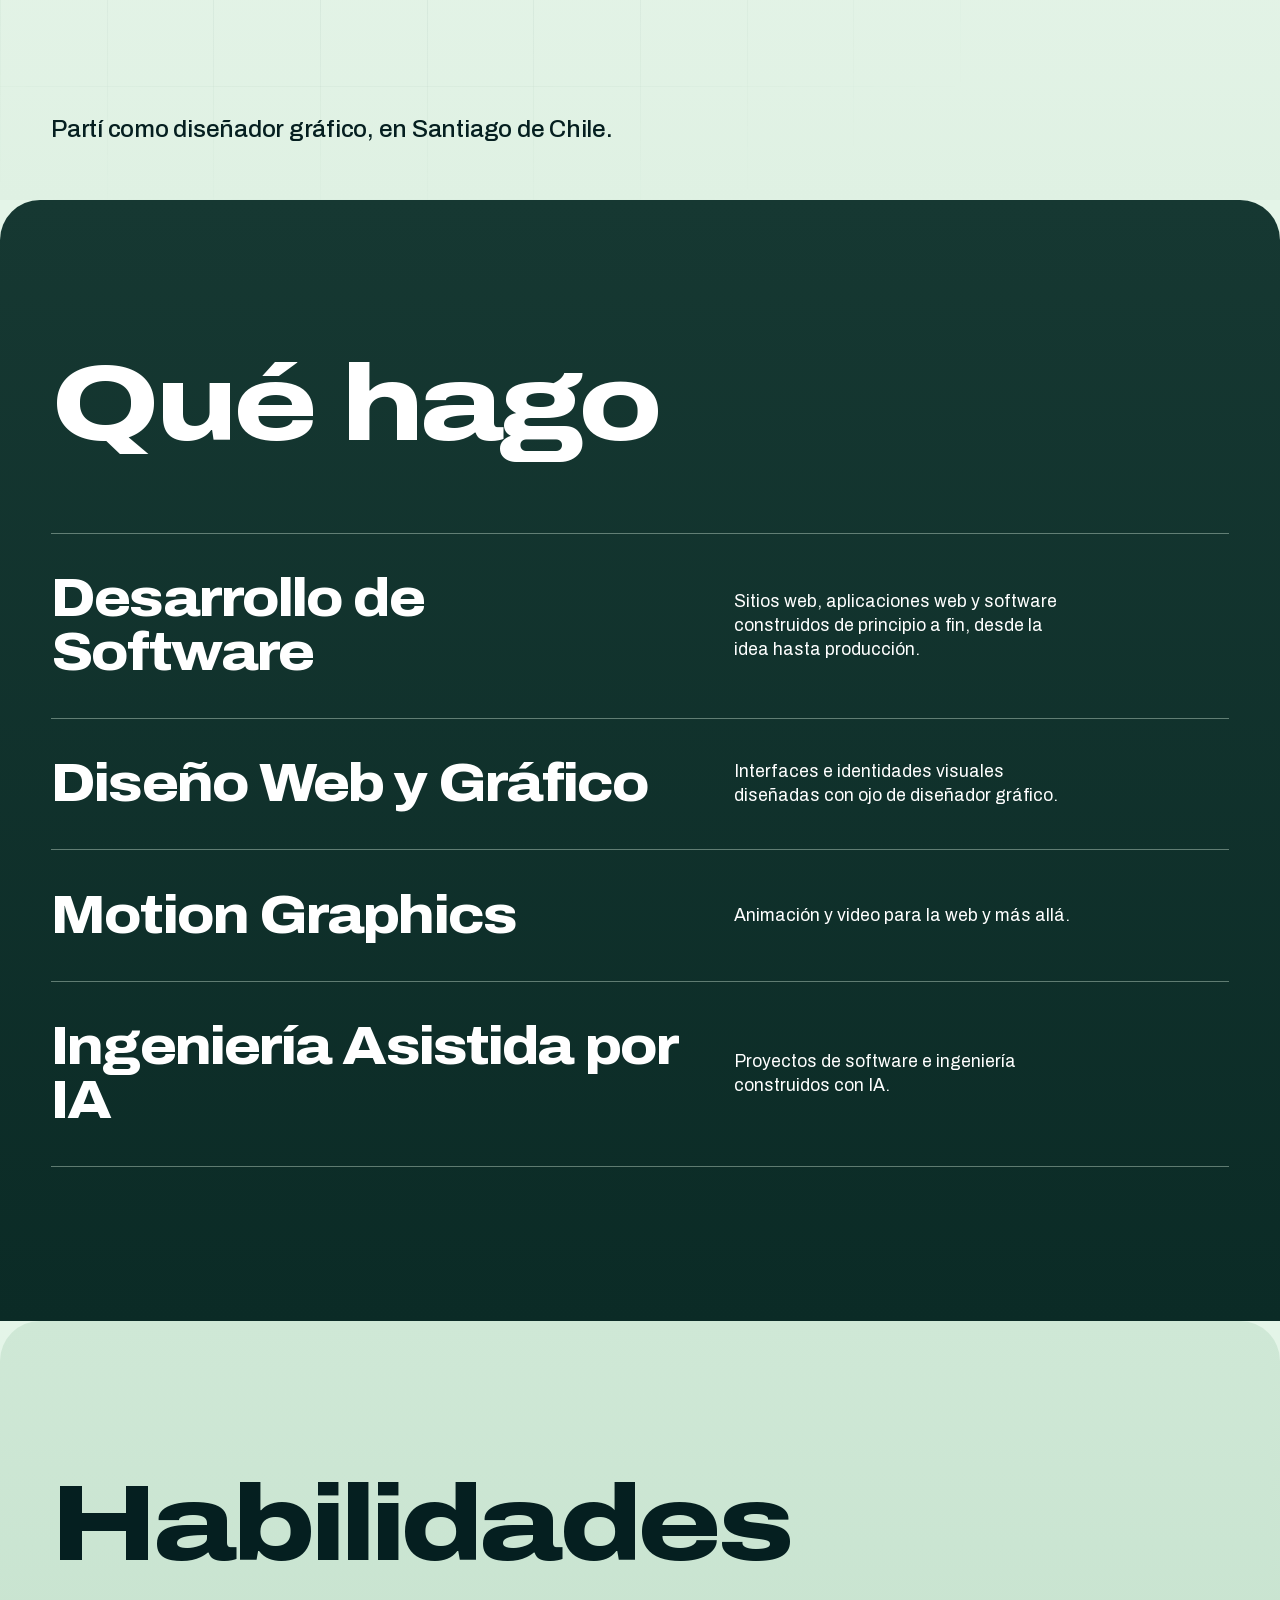
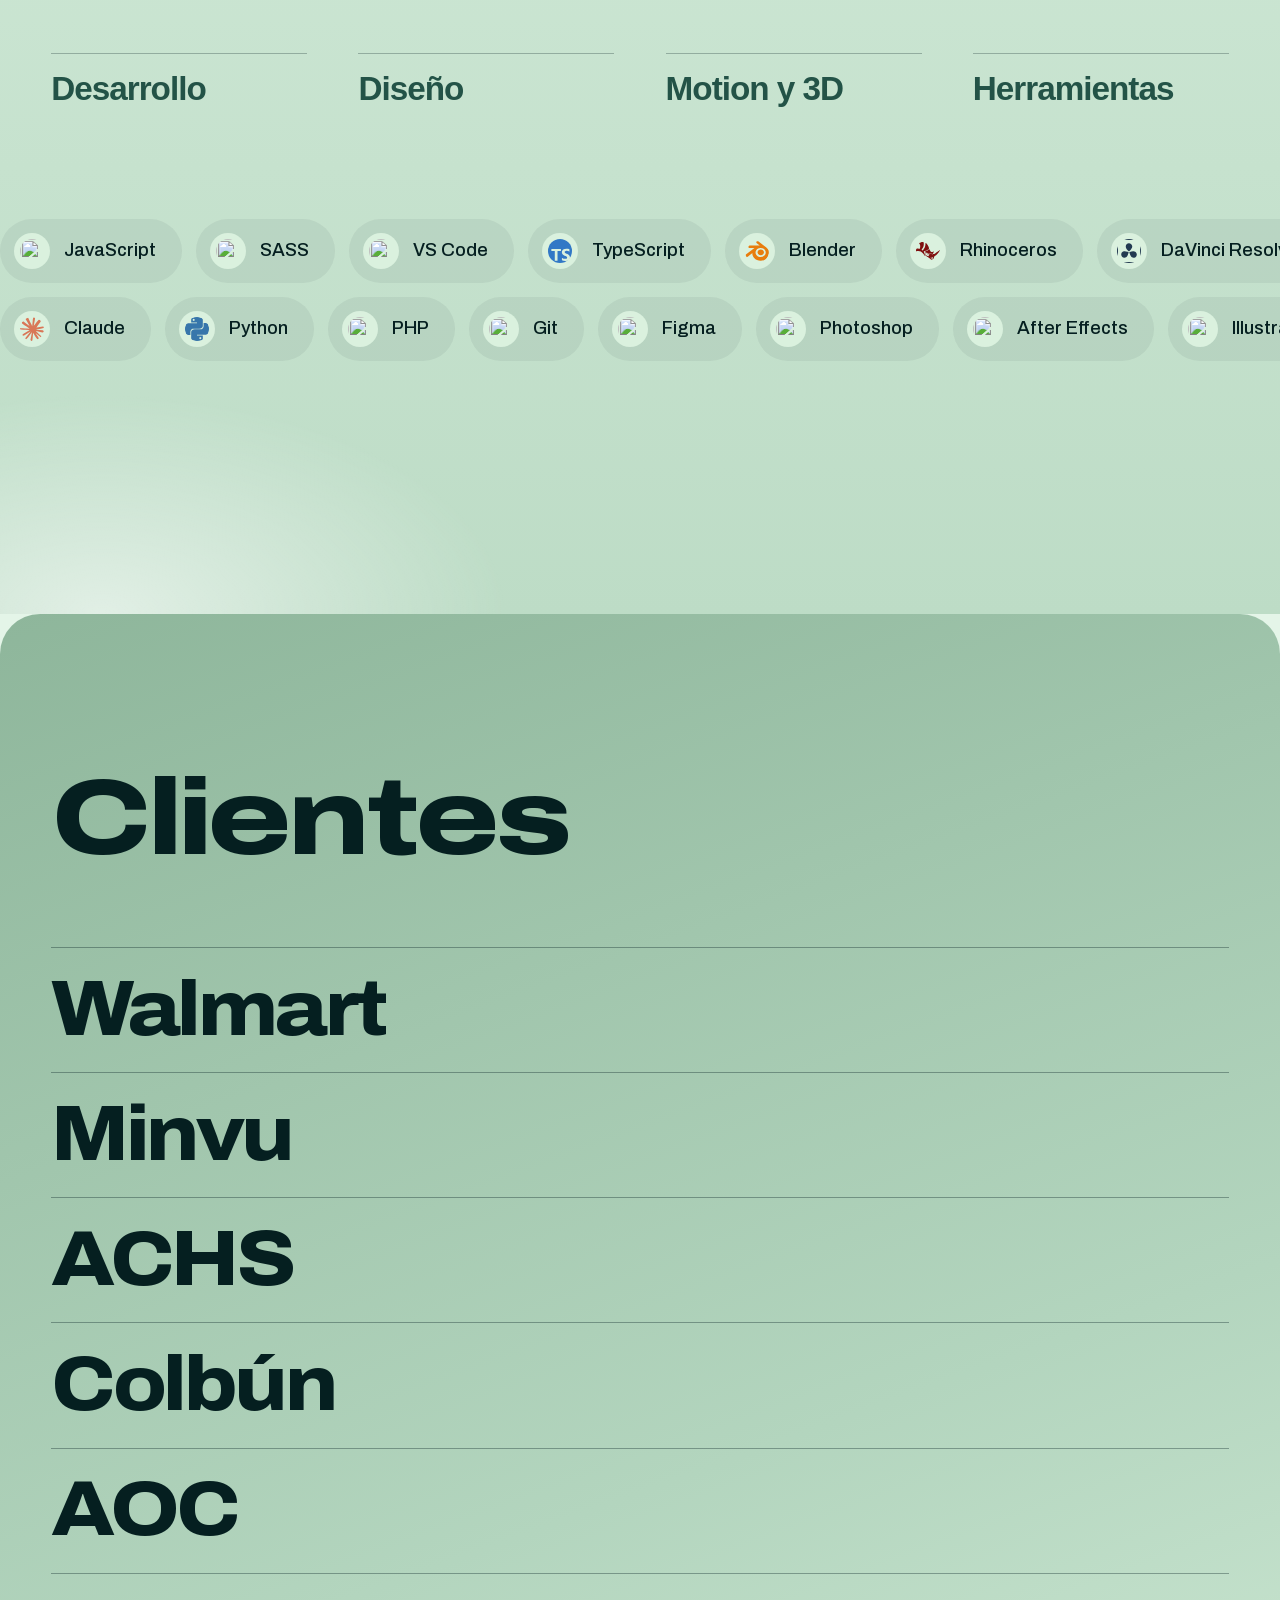
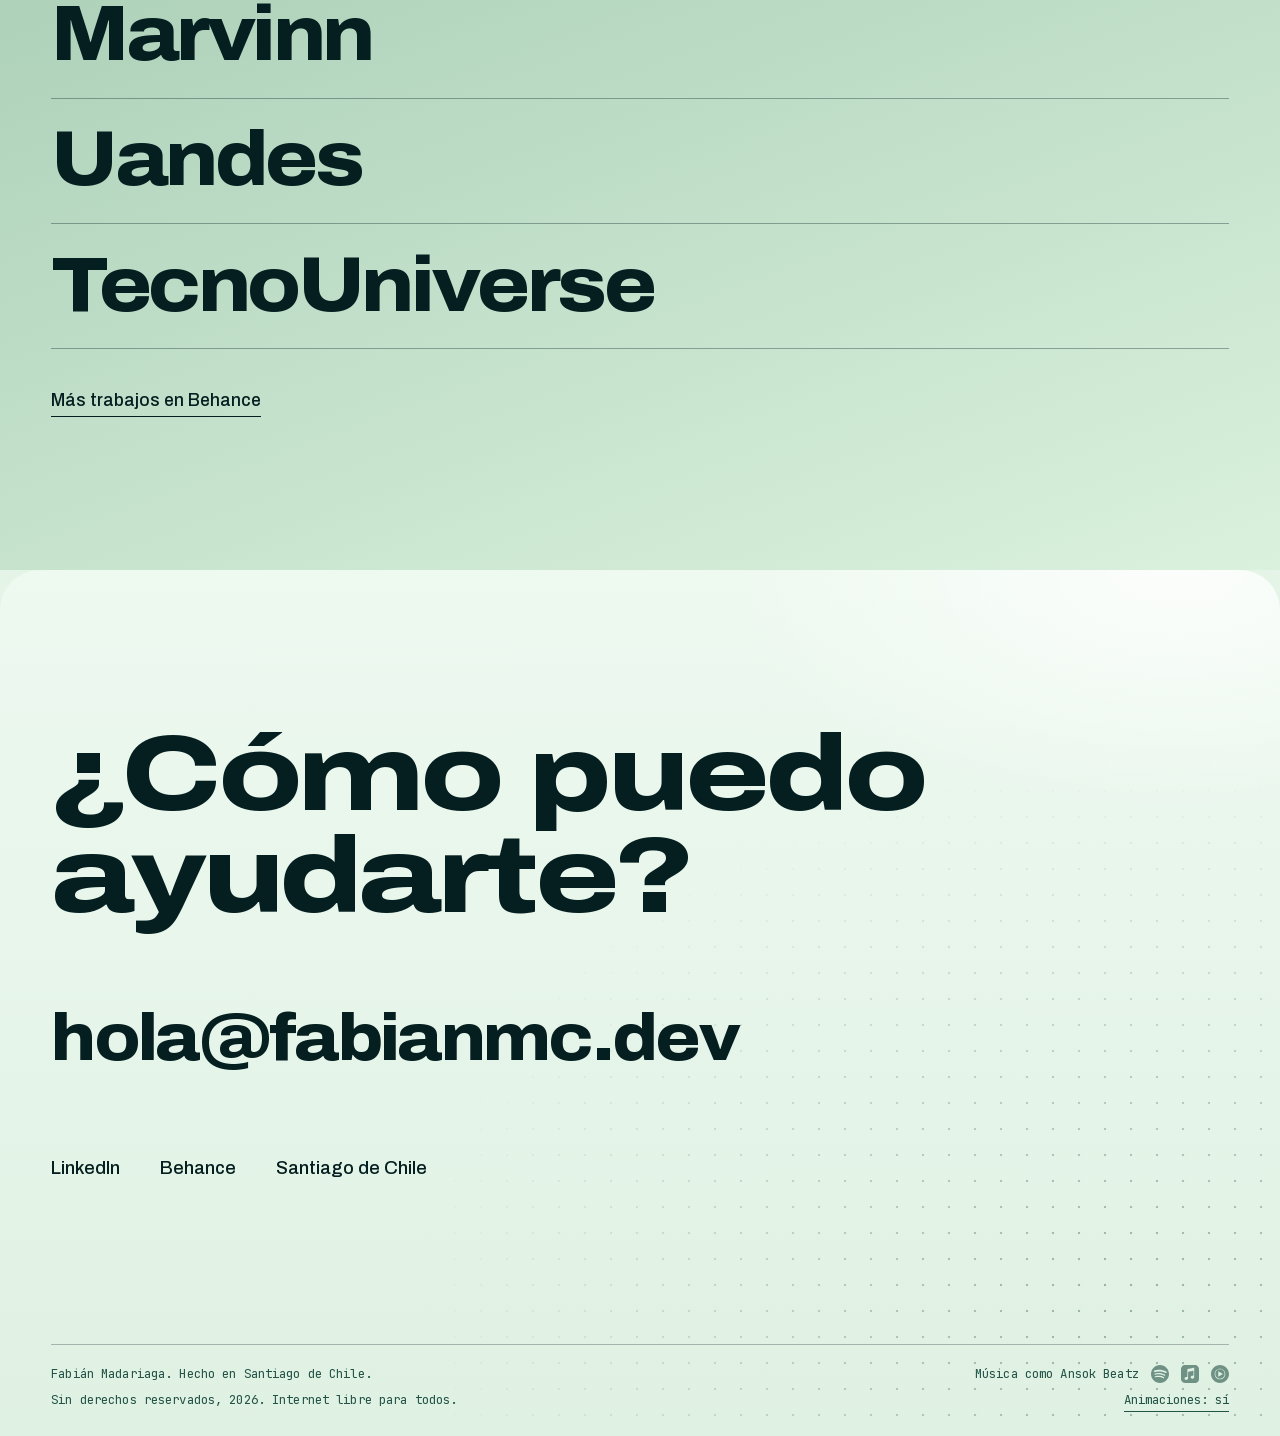
==== commit 289f0f81: "Hero rearrange + rings texture, Contact dot texture, remove phone and hero clock Co-Authored-By: Cla" ====
--- a/es/index.html
+++ b/es/index.html
@@ -132,7 +132,6 @@
       <div class="hero__inner">
         <div class="hero__top">
           <p>Desarrollador de Software Senior<br>y Diseñador Digital</p>
-          <p class="mono hero__clock">Santiago de Chile <time id="clock">--:--</time></p>
         </div>
 
         <h1 class="name" aria-label="Fabián Madariaga">
@@ -252,7 +251,6 @@
       <h2 class="title" data-words>¿Cómo puedo ayudarte?</h2>
       <a class="mail" href="mailto:hola@fabianmc.dev"><span>hola@fabianmc.dev</span></a>
       <ul class="contact__links">
-        <li><a href="https://wa.me/56979715609" target="_blank" rel="noopener">+569 7971 5609<span class="sr-only"> (se abre en una pestaña nueva)</span></a></li>
         <li><a href="https://www.linkedin.com/in/fabian-madariaga" target="_blank" rel="noopener">LinkedIn<span class="sr-only"> (se abre en una pestaña nueva)</span></a></li>
         <li><a href="https://www.behance.net/fabian-madariaga" target="_blank" rel="noopener">Behance<span class="sr-only"> (se abre en una pestaña nueva)</span></a></li>
         <li>Santiago de Chile</li>
--- a/assets/css/main.css
+++ b/assets/css/main.css
@@ -89,6 +89,15 @@
 .nav__links a:hover::after { transform: scaleX(1); transform-origin: left; }
 
 /* HERO */
+.hero::before {
+  content: ""; position: absolute; inset: 0; pointer-events: none;
+  --hero-line: rgba(142, 182, 155, .2);
+  background: repeating-radial-gradient(circle at 6% 0%, var(--hero-line) 0 1px, transparent 1px 72px);
+  -webkit-mask-image: linear-gradient(135deg, #000 10%, transparent 75%);
+  mask-image: linear-gradient(135deg, #000 10%, transparent 75%);
+}
+[data-theme="light"] .hero::before { --hero-line: rgba(35, 83, 71, .16); }
+
 .hero {
   position: sticky; top: 0; z-index: 0;
   height: 100svh; min-height: 560px;
@@ -106,13 +115,15 @@
     linear-gradient(165deg, #b4d8bf 0%, #cde8d4 45%, #e6f6ea 100%);
 }
 .hero__inner {
-  height: 100%; padding: 92px var(--pad) 28px;
+  --pt: 108px;
+  height: 100%; padding: var(--pt) var(--pad) 28px;
   display: flex; flex-direction: column; justify-content: space-between;
   will-change: transform;
 }
-.hero__top, .hero__bottom { display: flex; justify-content: space-between; align-items: flex-end; gap: 24px; }
+.hero__top, .hero__bottom { flex: 1; display: flex; justify-content: space-between; gap: 24px; }
+.hero__top { align-items: flex-start; justify-content: flex-end; text-align: right; }
+.hero__bottom { align-items: flex-end; }
 .hero__top p { font-size: 1rem; font-weight: 500; line-height: 1.25; }
-.hero__clock { text-align: right; }
 .hero__bottom p { max-width: 34ch; font-size: 1.05rem; }
 .hero__cue { flex: none; display: inline-flex; align-items: center; justify-content: center; width: 48px; height: 48px; border: 1px solid currentColor; border-radius: 50%; transition: background-color .3s, color .3s; }
 .hero__cue svg { width: 22px; height: 22px; transition: transform .4s cubic-bezier(.2, .8, .2, 1); }
@@ -120,9 +131,9 @@
 
 .name {
   font-size: clamp(3rem, 16vw, 18rem);
-  line-height: .84; letter-spacing: -.03em;
+  line-height: .72; letter-spacing: -.03em;
   font-weight: 900; text-transform: uppercase;
-  margin-left: -.04em;
+  margin-left: -.04em; margin-bottom: calc(var(--pt) - 28px); /* optical centre of the viewport */
 }
 .name .line { display: block; overflow: hidden; padding: .12em 0 .02em; white-space: nowrap; }
 .ch {
@@ -318,7 +329,7 @@
 
 /* RESPONSIVE */
 @media (max-width: 820px) {
-  .hero__inner { padding-top: 112px; }
+  .hero__inner { --pt: 108px; }
   .name { font-size: 17vw; }
   .about__word { font-size: 13.2vw; }
   .about__copy { bottom: 40px; }
@@ -328,8 +339,7 @@
   .sheet { --r: 28px; }
 }
 @media (max-width: 480px) {
-  .hero__top { flex-direction: column; align-items: flex-start; }
-  .hero__clock { text-align: left; }
+  .hero__top { text-align: left; justify-content: flex-start; }
   .stack { grid-template-columns: 1fr; }
 }
 @media (hover: none) { .float { display: none; } .client-list:hover .client { opacity: 1; } }
@@ -432,3 +442,14 @@
   .music__label { flex-basis: 100%; margin-bottom: -8px; }
   .foot__col--end { gap: 28px; }
 }
+
+/* Contact texture: dot matrix fading from the lower right (hero has rings, About has the grid) */
+.contact { isolation: isolate; }
+.contact::before {
+  content: ""; position: absolute; inset: 0; z-index: -1; pointer-events: none; border-radius: inherit;
+  --dot: rgba(142, 182, 155, .5);
+  background: radial-gradient(circle, var(--dot) 1.2px, transparent 1.6px) 0 0 / 26px 26px;
+  -webkit-mask-image: radial-gradient(70% 80% at 88% 85%, #000, transparent 80%);
+  mask-image: radial-gradient(70% 80% at 88% 85%, #000, transparent 80%);
+}
+[data-theme="light"] .contact::before { --dot: rgba(35, 83, 71, .4); }
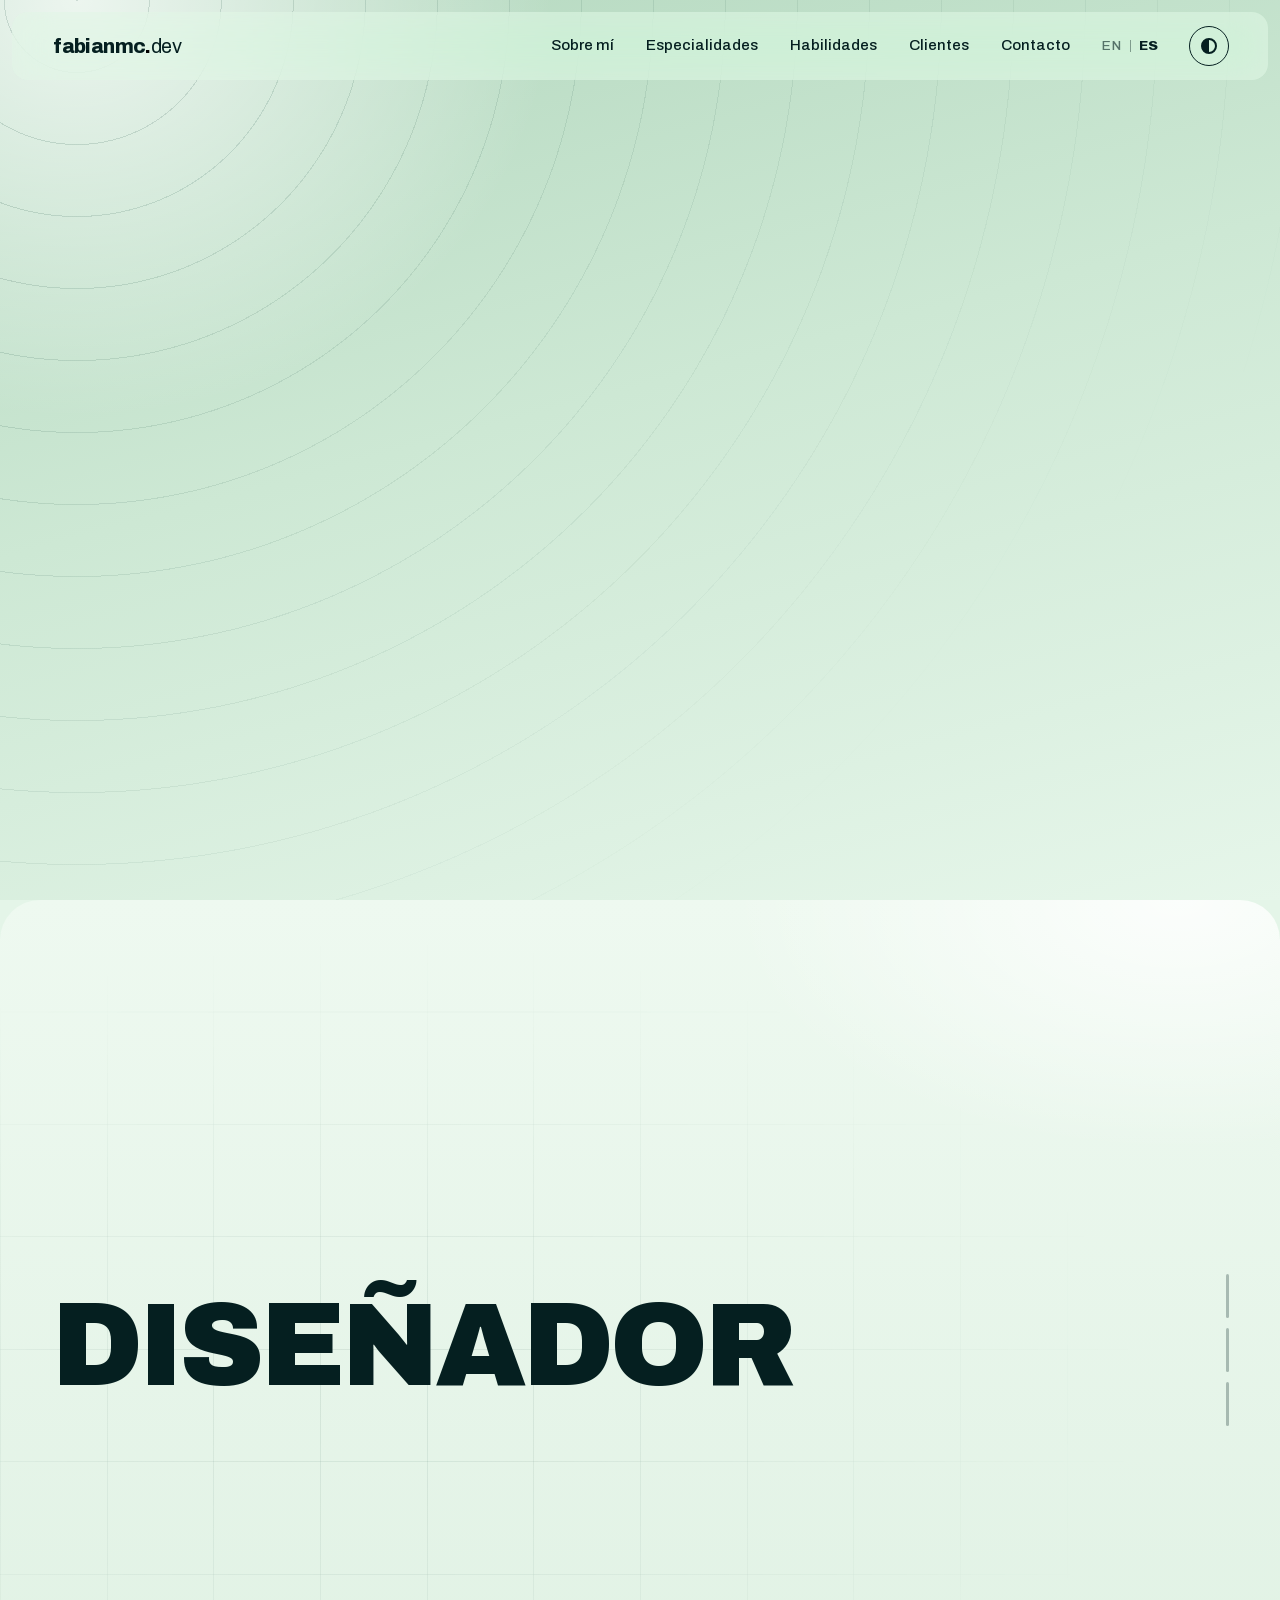
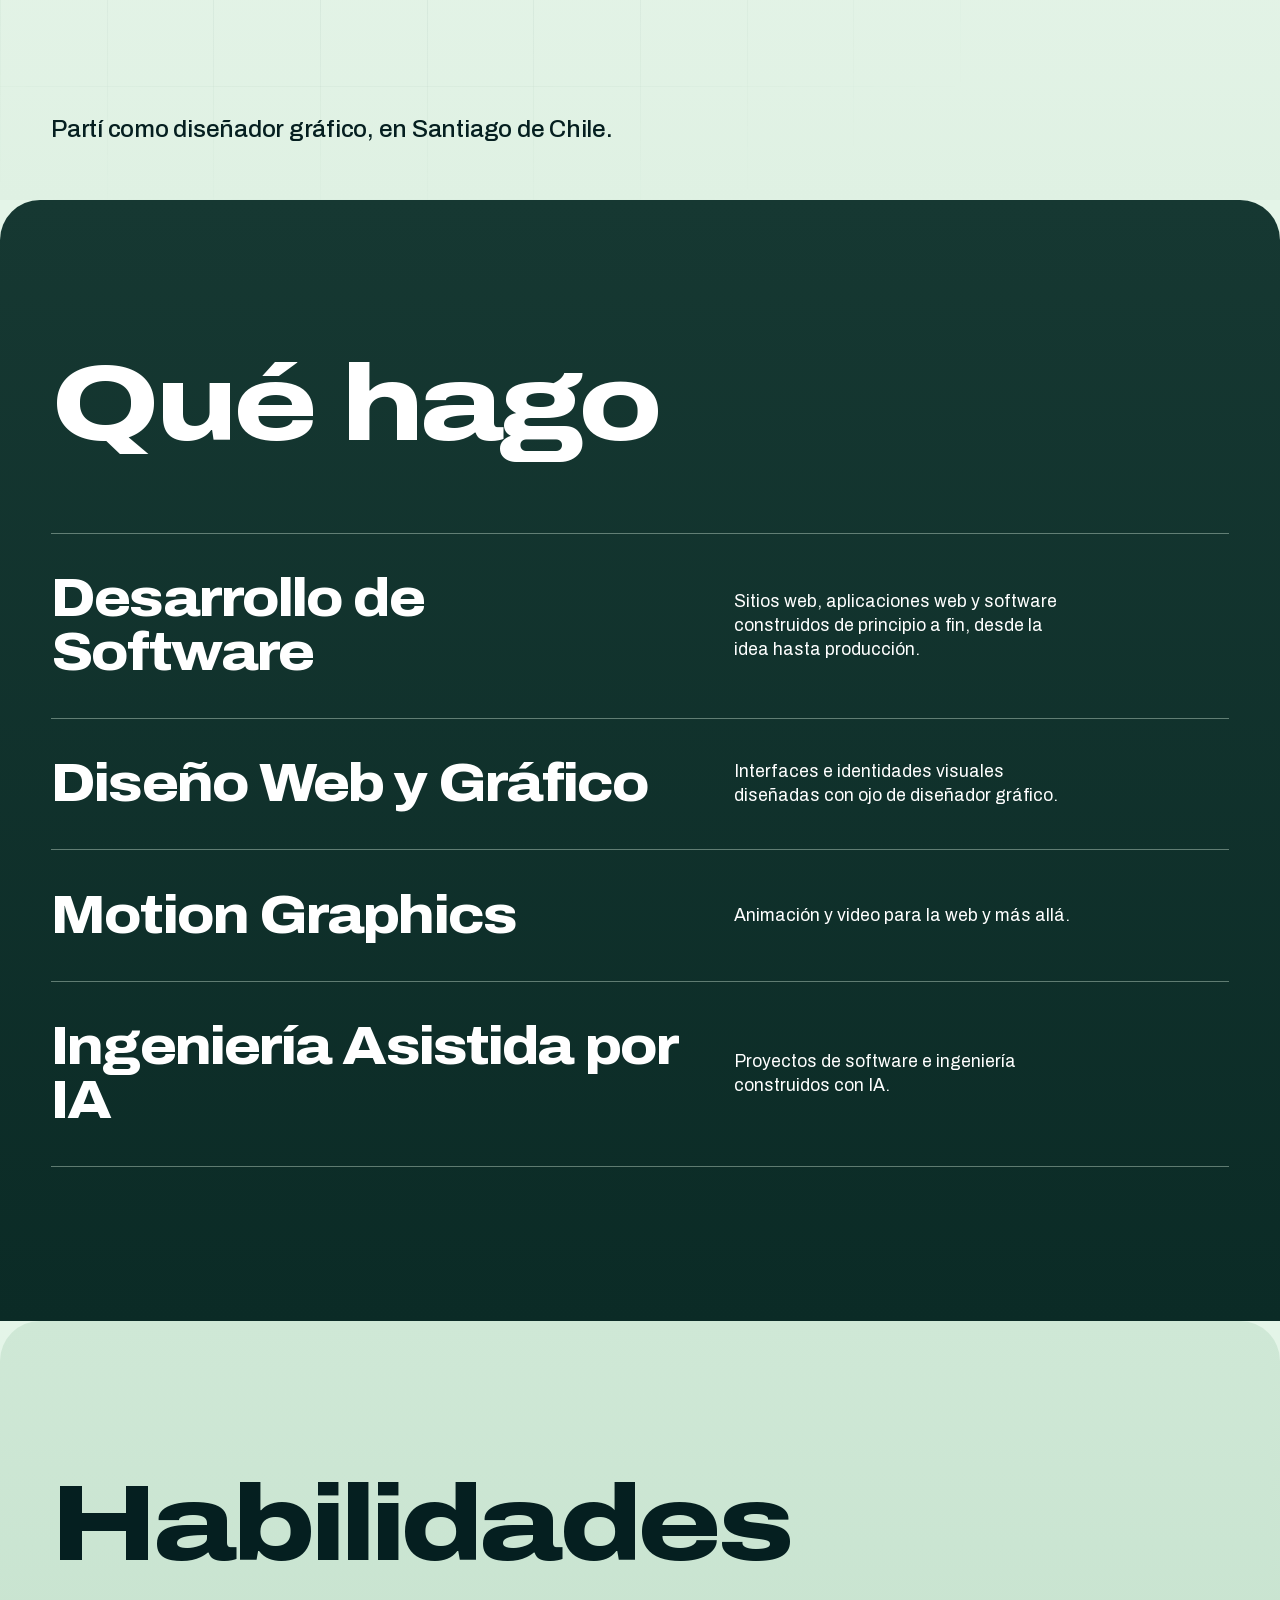
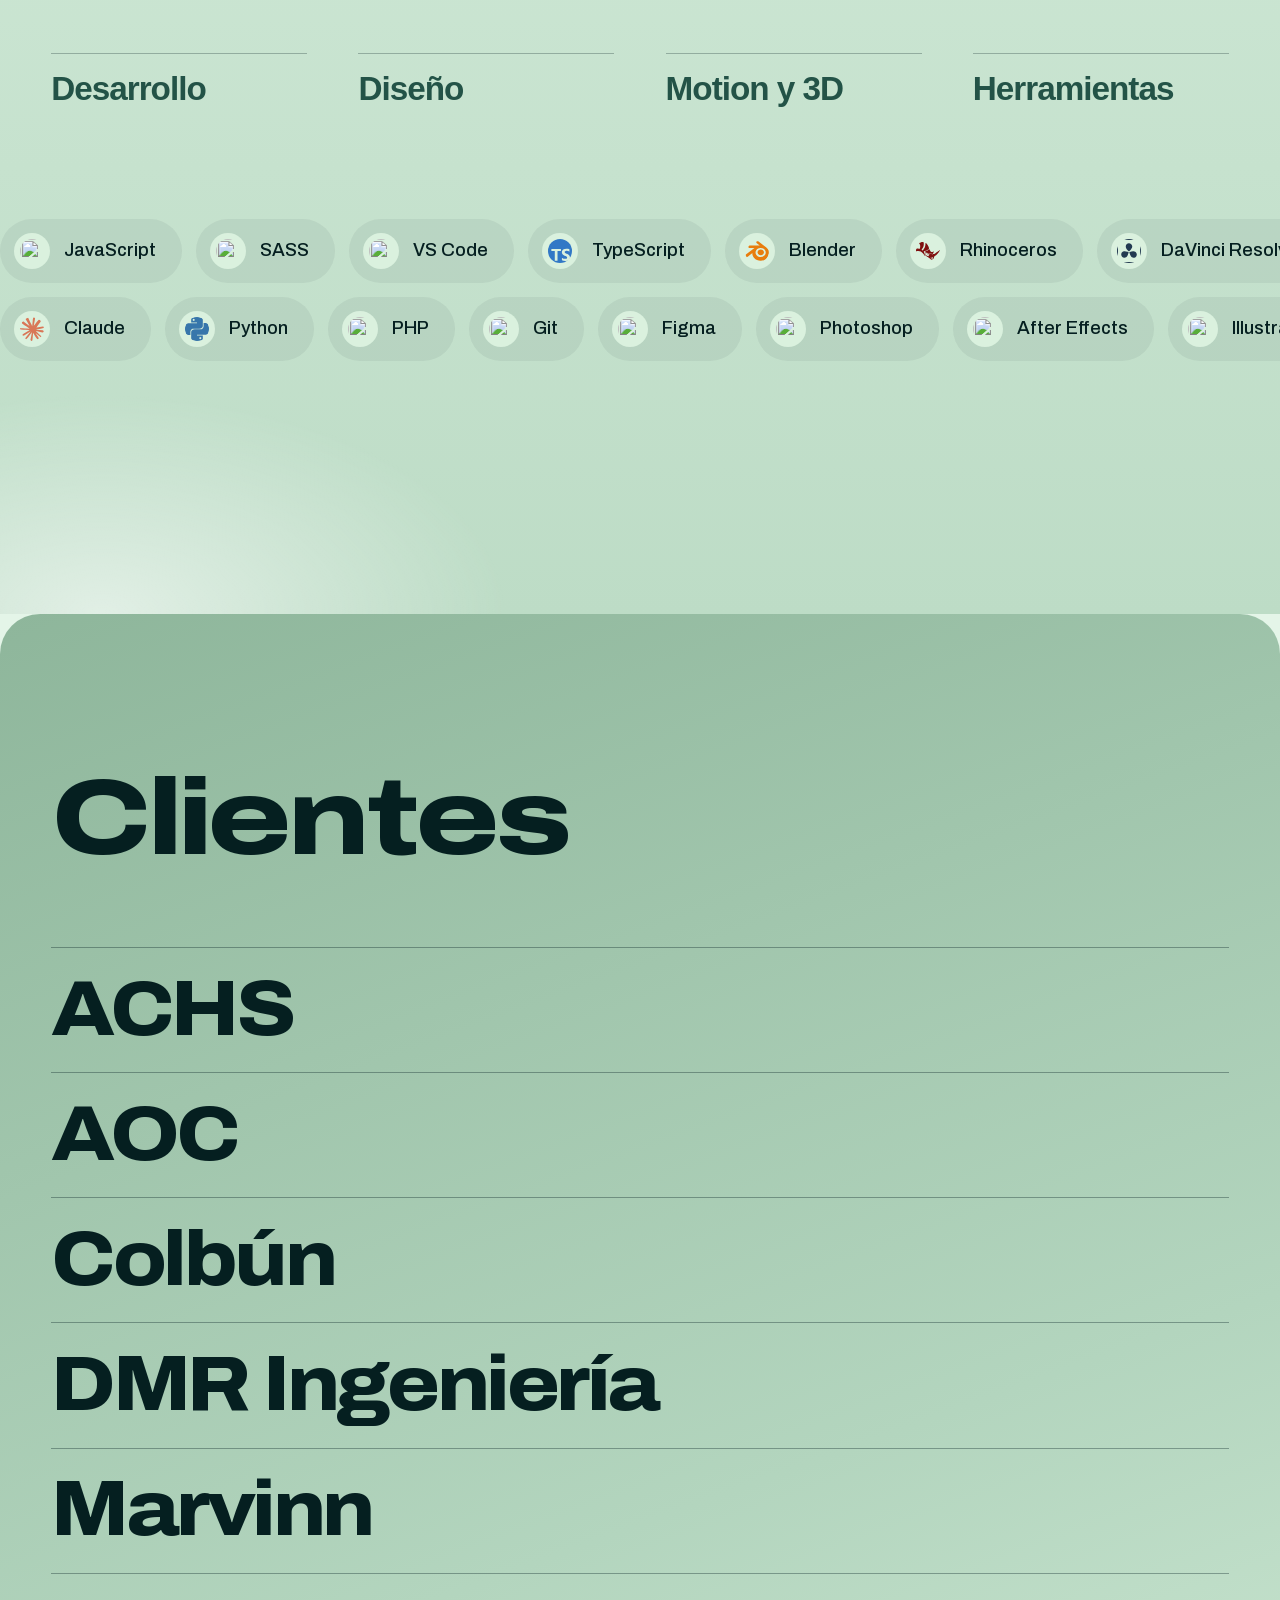
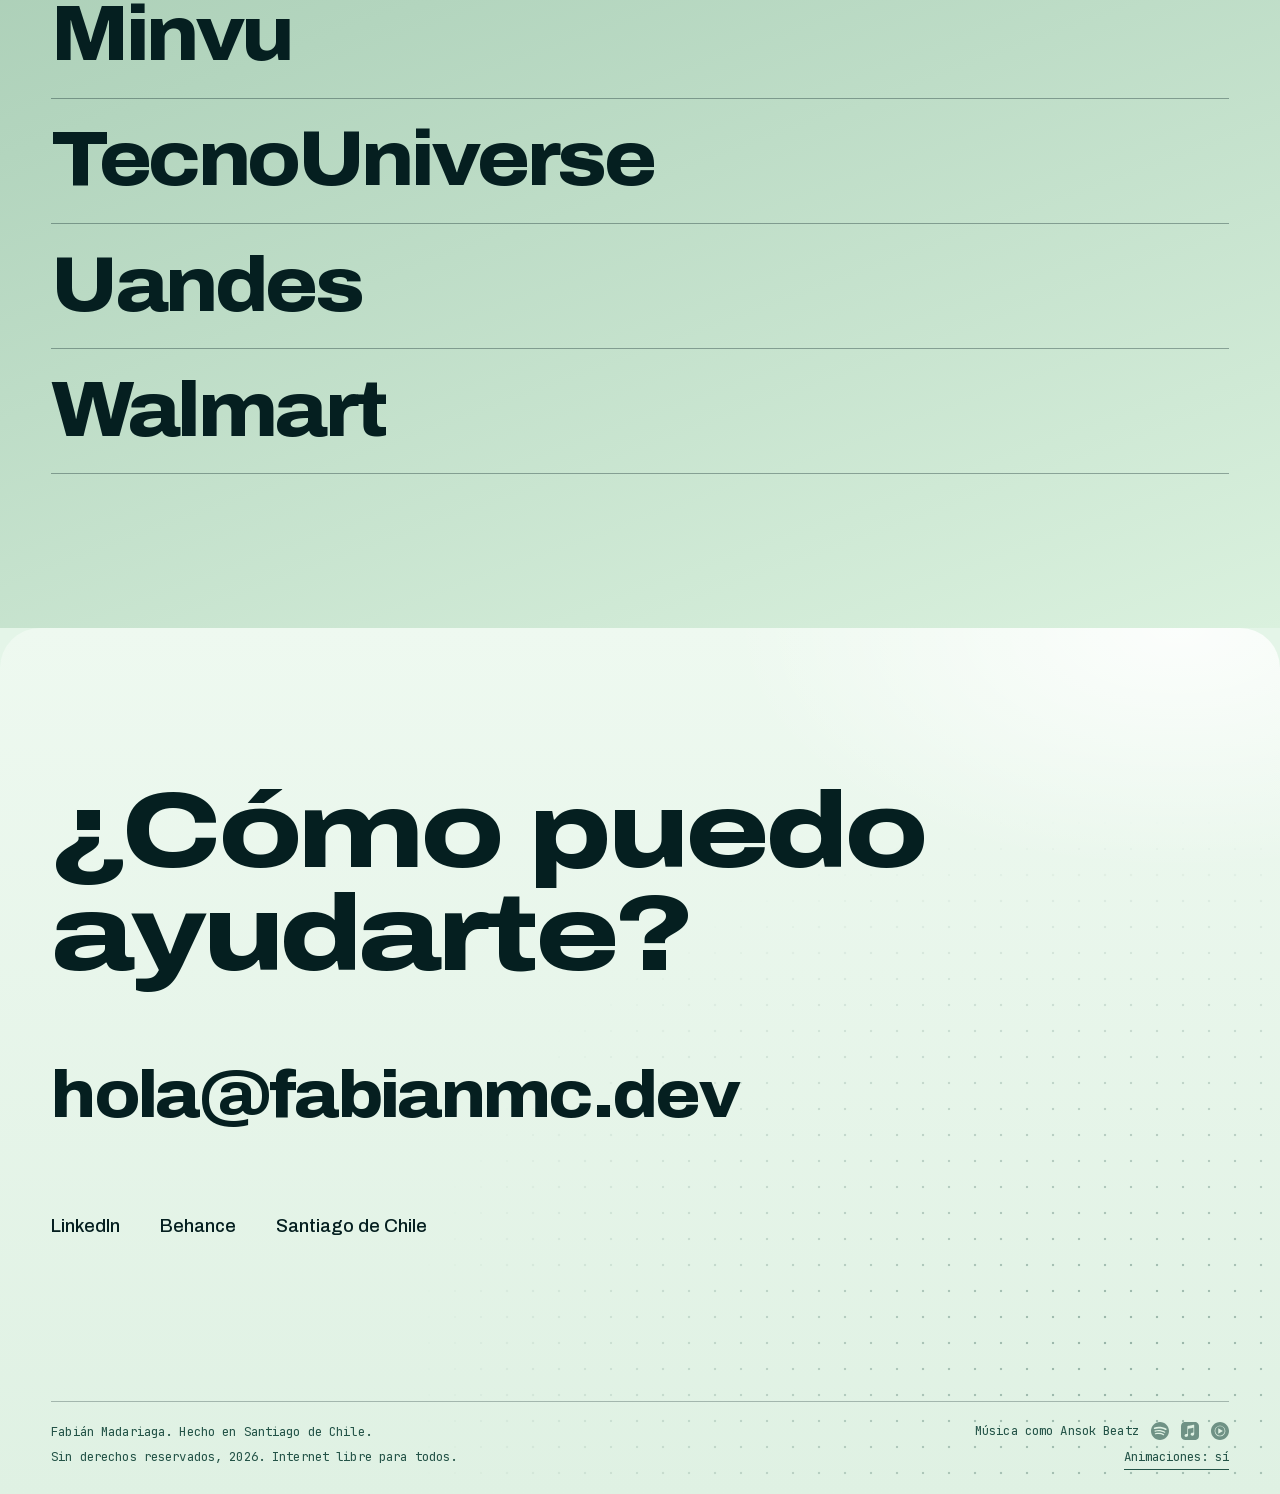
==== commit 1b62f231: "Clients: SVG/PNG logos, DMR Ingeniería, alphabetical order, cursor-driven logo fade/grow, stable hov" ====
--- a/es/index.html
+++ b/es/index.html
@@ -234,16 +234,16 @@
     <section class="sheet sheet--moss clients" id="clients">
       <h2 class="title" data-words>Clientes</h2>
       <ul class="client-list">
-        <li class="client" data-img="/assets/images/portfolio/cover-walmart.jpg">Walmart</li>
-        <li class="client" data-img="/assets/images/portfolio/cover-minvu.jpg">Minvu</li>
-        <li class="client" data-img="/assets/images/portfolio/cover-achs.jpg">ACHS</li>
-        <li class="client" data-img="/assets/images/portfolio/cover-colbun.jpg">Colbún</li>
-        <li class="client" data-img="/assets/images/portfolio/cover-aoc.jpg">AOC</li>
+        <li class="client" data-img="/assets/images/logo-achs.svg">ACHS</li>
+        <li class="client" data-img="/assets/images/logo-aoc.svg">AOC</li>
+        <li class="client" data-img="/assets/images/logo-colbun.png">Colbún</li>
+        <li class="client" data-img="/assets/images/logo-dmr.svg">DMR Ingeniería</li>
         <li class="client" data-img="/assets/images/portfolio/cover-marvinn.jpg">Marvinn</li>
-        <li class="client" data-img="/assets/images/portfolio/cover-uandes.jpg"><span class="sr-only">Universidad de los Andes</span><span aria-hidden="true">Uandes</span></li>
-        <li class="client" data-img="/assets/images/portfolio/cover-tecnouniverse.jpg">TecnoUniverse</li>
+        <li class="client" data-img="/assets/images/logo-minvu.png">Minvu</li>
+        <li class="client" data-img="/assets/images/logo-tecnouniverse.png">TecnoUniverse</li>
+        <li class="client" data-img="/assets/images/logo-uandes.png"><span class="sr-only">Universidad de los Andes</span><span aria-hidden="true">Uandes</span></li>
+        <li class="client" data-img="/assets/images/logo-walmart.svg">Walmart</li>
       </ul>
-      <a class="more" href="https://www.behance.net/fabian-madariaga" target="_blank" rel="noopener">Más trabajos en Behance<span class="sr-only"> (se abre en una pestaña nueva)</span></a>
     </section>
 
     <!-- CONTACT -->
--- a/assets/css/main.css
+++ b/assets/css/main.css
@@ -290,11 +290,11 @@
   padding: clamp(14px, 2vw, 28px) 0; border-bottom: 1px solid var(--line);
   font-size: clamp(2rem, 6vw, 6rem); line-height: .95; letter-spacing: -.045em; font-weight: 800;
   font-variation-settings: "wdth" 112; text-wrap: balance;
-  transition: opacity .35s, padding-left .5s cubic-bezier(.2, .8, .2, 1);
+  transition: opacity .35s, transform .5s cubic-bezier(.2, .8, .2, 1);
   cursor: default;
 }
 .client-list:hover .client { opacity: .35; }
-.client-list .client:hover { opacity: 1; padding-left: clamp(12px, 3vw, 48px); }
+.client-list .client:hover { opacity: 1; transform: translateX(clamp(12px, 3vw, 48px)); }
 .more { display: inline-block; margin-top: 40px; font-size: 1.1rem; font-weight: 500; border-bottom: 1px solid currentColor; padding-bottom: 2px; }
 .more:hover { color: var(--acc); }
 
@@ -303,7 +303,7 @@
   width: 200px; height: 200px; opacity: 0;
   border-radius: 6px; overflow: hidden;
 }
-.float img { width: 100%; height: 100%; object-fit: cover; }
+.float img { width: 100%; height: 100%; object-fit: contain; }
 
 /* CONTACT */
 .contact { padding-bottom: clamp(16px, 2vw, 24px); }
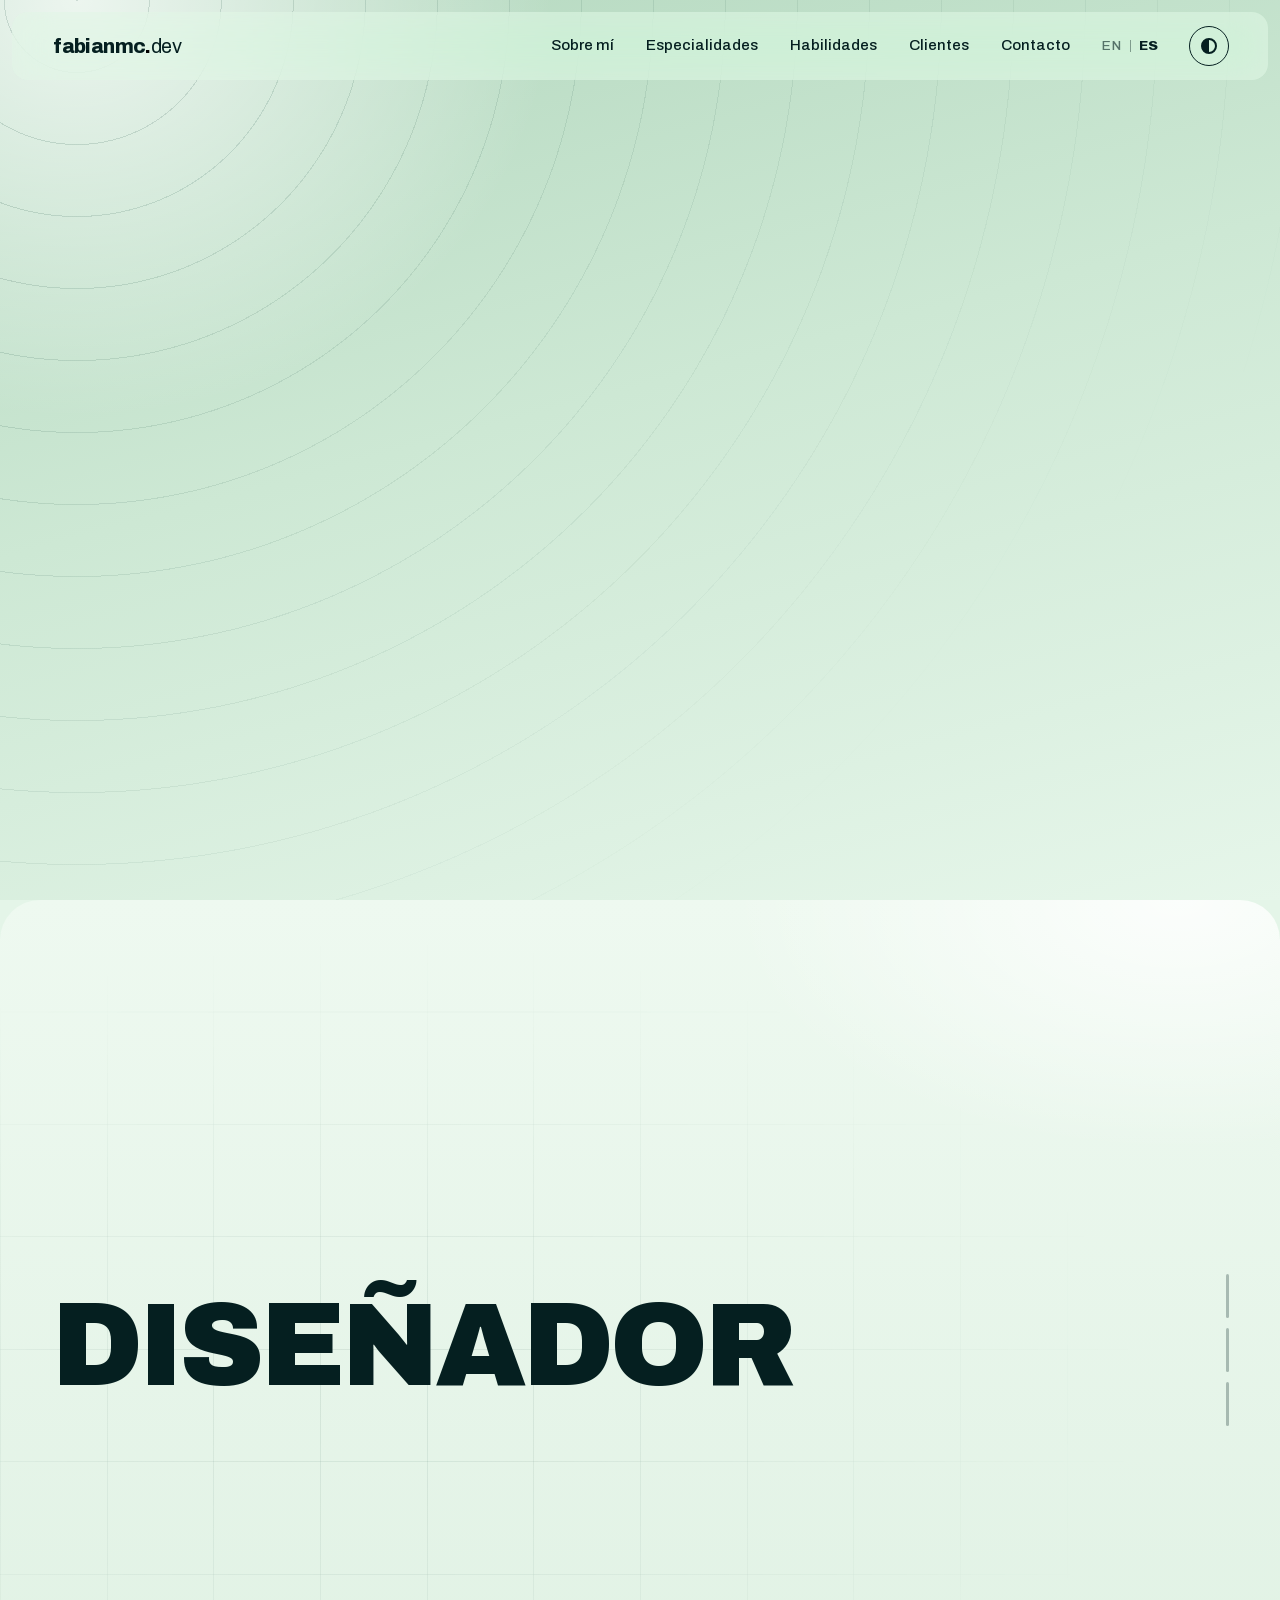
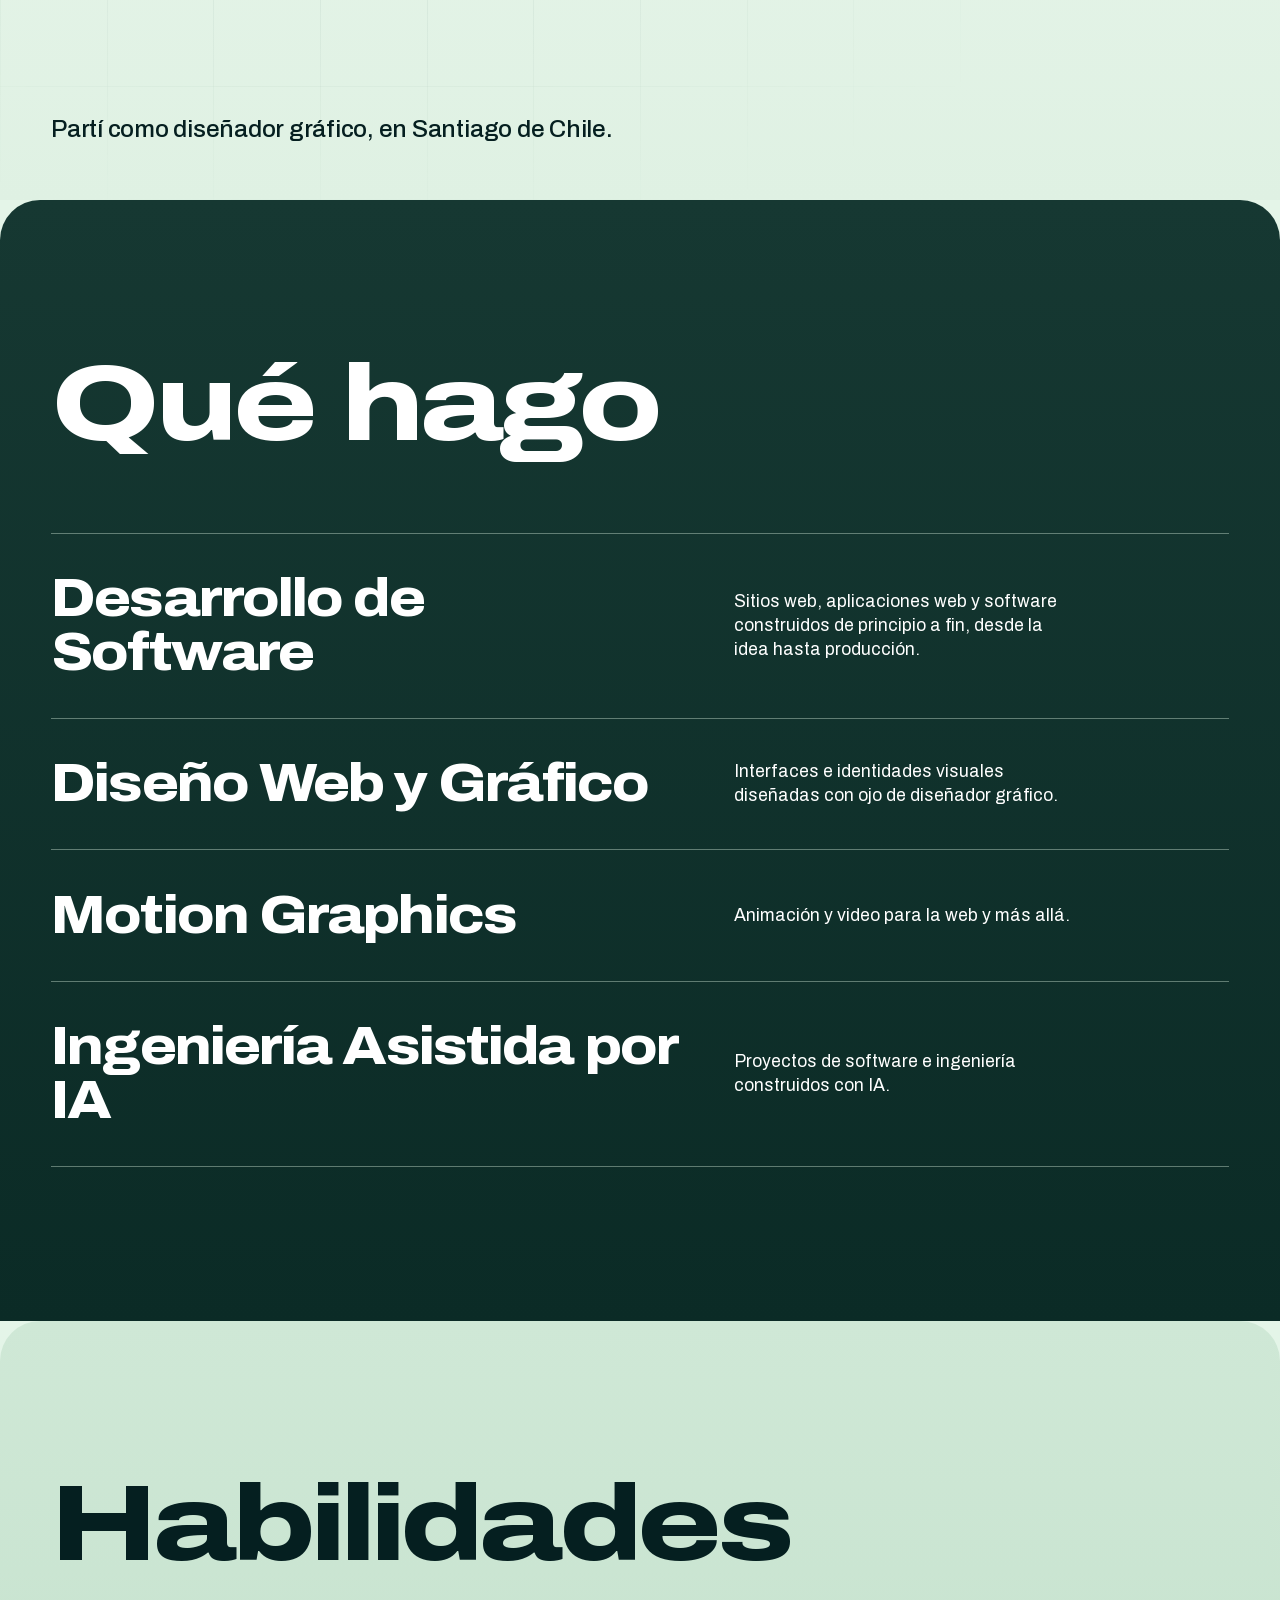
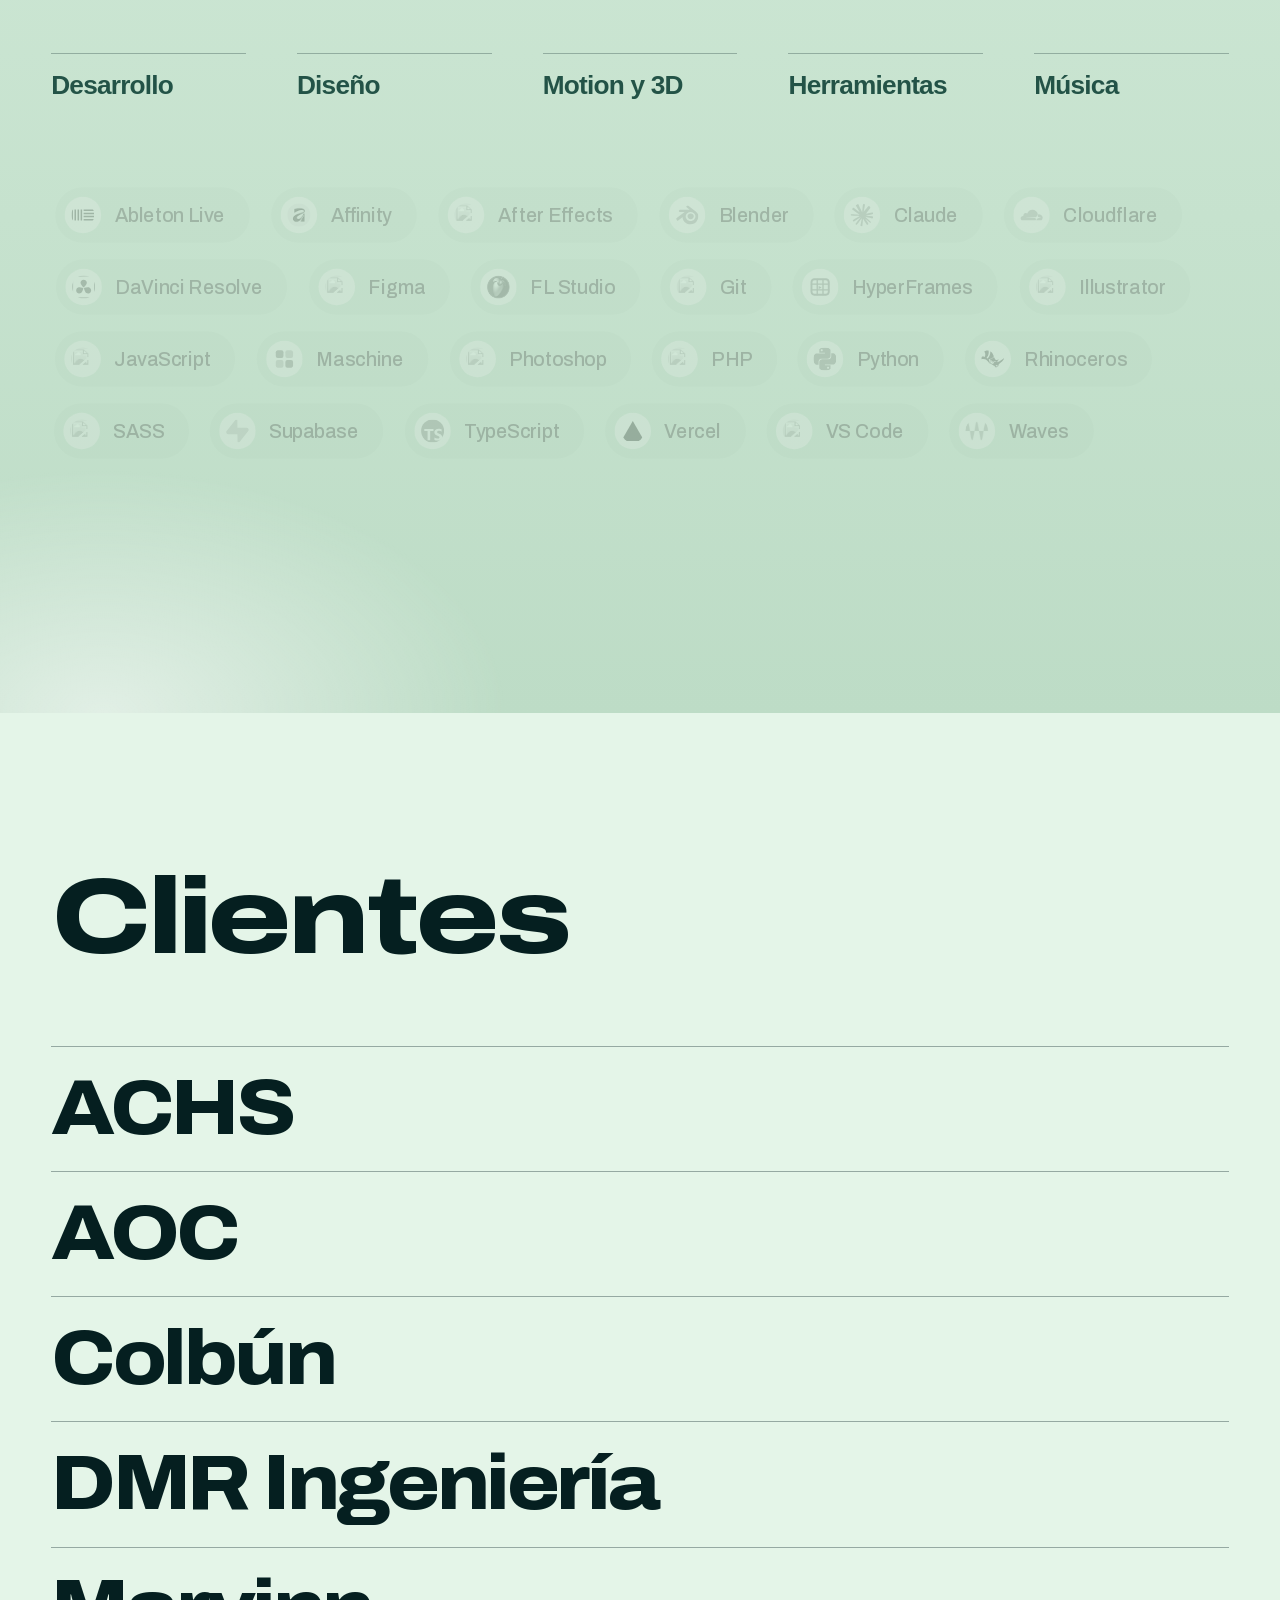
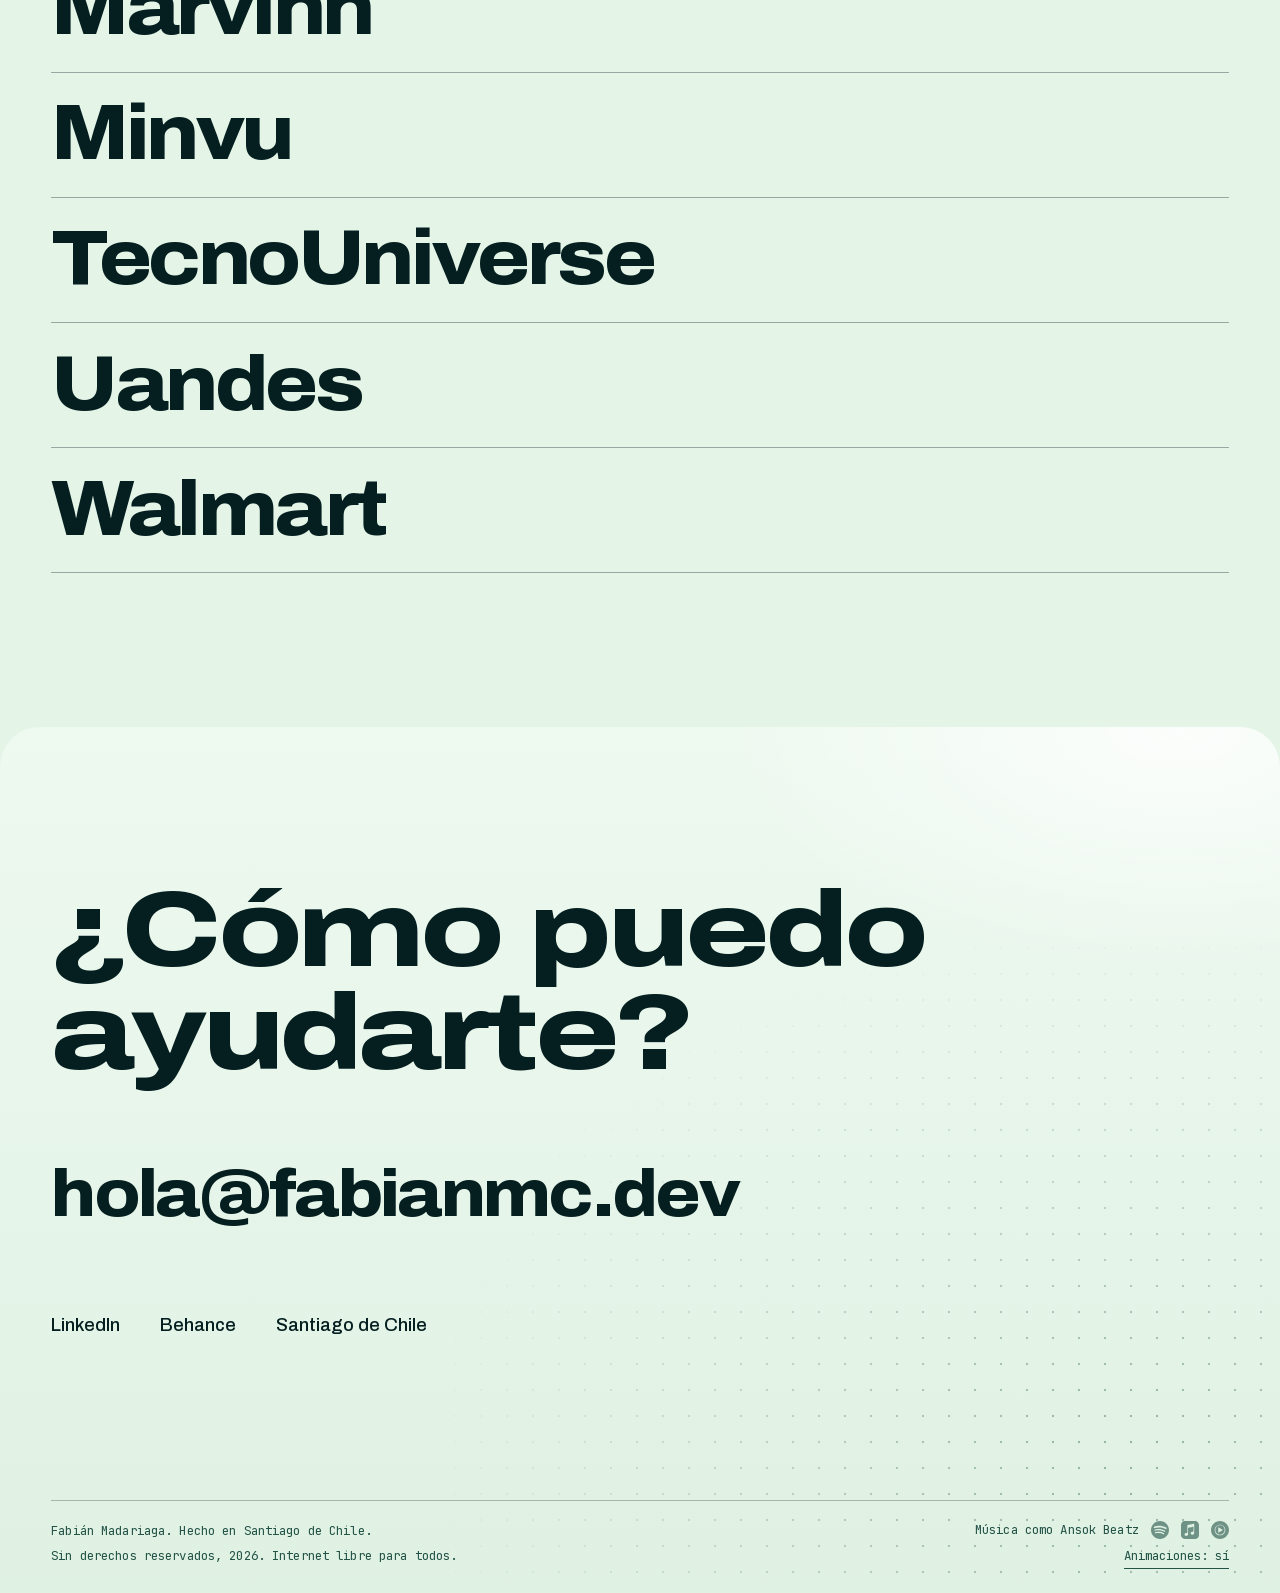
==== commit 2fddd3a0: "Skills: mixed alphabetical tool cloud revealed per field on hover, new Music field (Ableton, Maschin" ====
--- a/es/index.html
+++ b/es/index.html
@@ -195,39 +195,35 @@
         <button class="field" type="button" data-cat="design" aria-pressed="false">Diseño</button>
         <button class="field" type="button" data-cat="motion" aria-pressed="false">Motion y 3D</button>
         <button class="field" type="button" data-cat="ai" aria-pressed="false">Herramientas</button>
-      </div>
-
-      <div class="marquees" aria-label="Herramientas">
-        <div class="marquee" data-dir="1">
-          <ul class="track">
-            <li data-cat="dev"><img src="/assets/images/skills/js.svg" alt="">JavaScript</li>
-            <li data-cat="dev"><img src="/assets/images/skills/sass.svg" alt="">SASS</li>
-            <li data-cat="ai"><img src="/assets/images/skills/vscode.svg" alt="">VS Code</li>
-            <li data-cat="dev"><img src="/assets/images/skills/typescript.svg" alt="">TypeScript</li>
-            <li data-cat="motion"><img src="/assets/images/skills/blender.svg" alt="">Blender</li>
-            <li data-cat="motion"><img src="/assets/images/skills/rhinoceros.svg" alt="">Rhinoceros</li>
-            <li data-cat="motion"><img src="/assets/images/skills/davinciresolve.svg" alt="">DaVinci Resolve</li>
-            <li data-cat="motion"><img src="/assets/images/skills/hyperframes.svg" alt="">HyperFrames</li>
-            <li data-cat="ai"><img src="/assets/images/skills/cloudflare.svg" alt="">Cloudflare</li>
-          </ul>
-        </div>
-        <div class="marquee" data-dir="-1">
-          <ul class="track">
-            <li data-cat="ai"><img src="/assets/images/skills/claude.svg" alt="">Claude</li>
-            <li data-cat="dev"><img src="/assets/images/skills/python.svg" alt="">Python</li>
-            <li data-cat="dev"><img src="/assets/images/skills/php.svg" alt="">PHP</li>
-            <li data-cat="ai"><img src="/assets/images/skills/git.svg" alt="">Git</li>
-            <li data-cat="design"><img src="/assets/images/skills/figma.svg" alt="">Figma</li>
-            <li data-cat="design"><img src="/assets/images/skills/photoshop-cc.svg" alt="">Photoshop</li>
-            <li data-cat="motion"><img src="/assets/images/skills/after-effects-cc.svg" alt="">After Effects</li>
-            <li data-cat="design"><img src="/assets/images/skills/illustrator-cc.svg" alt="">Illustrator</li>
-            <li data-cat="ai"><img src="/assets/images/skills/supabase.svg" alt="">Supabase</li>
-            <li data-cat="ai"><img src="/assets/images/skills/ableton.svg" alt="">Ableton Live</li>
-            <li data-cat="ai"><img src="/assets/images/skills/maschine.svg" alt="">Maschine</li>
-            <li data-cat="ai"><img src="/assets/images/skills/vercel.svg" alt="">Vercel</li>
-          </ul>
-        </div>
-      </div>
+        <button class="field" type="button" data-cat="music" aria-pressed="false">Música</button>
+      </div>
+
+      <ul class="cloud" aria-label="Herramientas">
+        <li data-cat="music"><img src="/assets/images/skills/ableton.svg" alt="">Ableton Live</li>
+        <li data-cat="design"><img src="/assets/images/skills/affinity.png" alt="">Affinity</li>
+        <li data-cat="motion"><img src="/assets/images/skills/after-effects-cc.svg" alt="">After Effects</li>
+        <li data-cat="motion"><img src="/assets/images/skills/blender.svg" alt="">Blender</li>
+        <li data-cat="ai"><img src="/assets/images/skills/claude.svg" alt="">Claude</li>
+        <li data-cat="ai"><img src="/assets/images/skills/cloudflare.svg" alt="">Cloudflare</li>
+        <li data-cat="motion"><img src="/assets/images/skills/davinciresolve.svg" alt="">DaVinci Resolve</li>
+        <li data-cat="design"><img src="/assets/images/skills/figma.svg" alt="">Figma</li>
+        <li data-cat="music"><img src="/assets/images/skills/flstudio.png" alt="">FL Studio</li>
+        <li data-cat="ai"><img src="/assets/images/skills/git.svg" alt="">Git</li>
+        <li data-cat="motion"><img src="/assets/images/skills/hyperframes.svg" alt="">HyperFrames</li>
+        <li data-cat="design"><img src="/assets/images/skills/illustrator-cc.svg" alt="">Illustrator</li>
+        <li data-cat="dev"><img src="/assets/images/skills/js.svg" alt="">JavaScript</li>
+        <li data-cat="music"><img src="/assets/images/skills/maschine.svg" alt="">Maschine</li>
+        <li data-cat="design"><img src="/assets/images/skills/photoshop-cc.svg" alt="">Photoshop</li>
+        <li data-cat="dev"><img src="/assets/images/skills/php.svg" alt="">PHP</li>
+        <li data-cat="dev"><img src="/assets/images/skills/python.svg" alt="">Python</li>
+        <li data-cat="motion"><img src="/assets/images/skills/rhinoceros.svg" alt="">Rhinoceros</li>
+        <li data-cat="dev"><img src="/assets/images/skills/sass.svg" alt="">SASS</li>
+        <li data-cat="ai"><img src="/assets/images/skills/supabase.svg" alt="">Supabase</li>
+        <li data-cat="dev"><img src="/assets/images/skills/typescript.svg" alt="">TypeScript</li>
+        <li data-cat="ai"><img src="/assets/images/skills/vercel.svg" alt="">Vercel</li>
+        <li data-cat="ai"><img src="/assets/images/skills/vscode.svg" alt="">VS Code</li>
+        <li data-cat="music"><img src="/assets/images/skills/waves.png" alt="">Waves</li>
+      </ul>
     </section>
 
     <!-- CLIENTS -->
--- a/assets/css/main.css
+++ b/assets/css/main.css
@@ -257,32 +257,27 @@
 .row__desc { font-size: 1.1rem; line-height: 1.35; max-width: 34ch; }
 
 /* SKILLS */
-.stack { display: grid; grid-template-columns: repeat(4, 1fr); gap: 0 var(--pad); margin-bottom: clamp(50px, 7vw, 100px); }
+.stack { display: grid; grid-template-columns: repeat(5, 1fr); gap: 0 var(--pad); margin-bottom: clamp(36px, 5vw, 64px); }
 .field {
   padding: 18px 0 22px; border: 0; border-top: 1px solid var(--line); background: none; color: var(--mut); text-align: left; cursor: pointer;
-  font-size: clamp(1.4rem, 2.6vw, 2.6rem); font-weight: 800; letter-spacing: -.03em; line-height: 1.05; font-variation-settings: "wdth" 108;
+  font-size: clamp(1.3rem, 2.05vw, 2.4rem); font-weight: 800; letter-spacing: -.03em; line-height: 1.05; font-variation-settings: "wdth" 108;
   transition: color .3s, padding-left .4s cubic-bezier(.2, .8, .2, 1);
 }
 .field:hover, .field:focus-visible, .field[aria-pressed="true"] { color: var(--fg); padding-left: 12px; }
 
-.marquees { margin: 0 calc(var(--pad) * -1); display: grid; gap: 14px; }
-.marquee { overflow: hidden; }
-.track { display: flex; width: max-content; gap: 14px; padding-right: 14px; }
-.track li {
+/* Every tool is listed at once, mixed and dimmed; hovering (or focusing) a field lights up its own tools one by one */
+.cloud { display: flex; flex-wrap: wrap; gap: 14px; }
+.cloud li {
   display: flex; align-items: center; gap: 14px;
-  padding: 14px 26px 14px 14px; border-radius: 999px;
-  background: var(--chip);
-  font-size: 1.15rem; font-weight: 500; white-space: nowrap;
-}
-.track img { width: 36px; height: 36px; padding: 6px; border-radius: 50%; background: var(--mist); object-fit: contain; }
-
-/* AI */
-.track li { transition: opacity .35s, filter .35s; }
-.marquees[data-focus] li:not([data-cat~="x"]) { opacity: .22; filter: grayscale(1); }
-.marquees[data-focus="dev"] li[data-cat="dev"] { opacity: 1; filter: none; }
-.marquees[data-focus="design"] li[data-cat="design"] { opacity: 1; filter: none; }
-.marquees[data-focus="motion"] li[data-cat="motion"] { opacity: 1; filter: none; }
-.marquees[data-focus="ai"] li[data-cat="ai"] { opacity: 1; filter: none; }
+  padding: 10px 26px 10px 10px; border-radius: 999px; background: var(--chip);
+  font-size: 1.26rem; font-weight: 500; white-space: nowrap;
+  opacity: .22; filter: grayscale(1); transform: scale(.96);
+  transition: opacity .4s, filter .4s, transform .5s cubic-bezier(.2, .8, .2, 1);
+  transition-delay: calc(var(--i, 0) * 45ms);
+}
+.cloud img { width: 38px; height: 38px; padding: 7px; border-radius: 50%; background: var(--mist); object-fit: contain; }
+.cloud[data-focus="dev"] li[data-cat="dev"], .cloud[data-focus="design"] li[data-cat="design"],
+.cloud[data-focus="motion"] li[data-cat="motion"], .cloud[data-focus="ai"] li[data-cat="ai"], .cloud[data-focus="music"] li[data-cat="music"] { opacity: 1; filter: none; transform: none; }
 
 /* CLIENTS */
 .client-list { border-top: 1px solid var(--line); }
@@ -335,18 +330,16 @@
   .about__copy { bottom: 40px; }
   .about__steps li { height: 30px; }
   .row { grid-template-columns: 1fr; row-gap: 8px; }
-  .stack { grid-template-columns: repeat(2, 1fr); }
   .sheet { --r: 28px; }
 }
 @media (max-width: 480px) {
   .hero__top { text-align: left; justify-content: flex-start; }
-  .stack { grid-template-columns: 1fr; }
 }
 @media (hover: none) { .float { display: none; } .client-list:hover .client { opacity: 1; } }
 html[data-motion="off"] .name { visibility: visible; }
 html[data-motion="off"] .hero__top, html[data-motion="off"] .hero__bottom { opacity: 1; }
 html[data-motion="off"] .row, html[data-motion="off"] .row::before, html[data-motion="off"] .client,
-html[data-motion="off"] .mail span, html[data-motion="off"] .track li, html[data-motion="off"] .field, html[data-motion="off"] .nav { transition: none; }
+html[data-motion="off"] .mail span, html[data-motion="off"] .field, html[data-motion="off"] .nav { transition: none; }
 
 /* CUSTOM CURSOR (mouse only, hidden for touch and reduced motion) */
 .has-cursor, .has-cursor * { cursor: none; }
@@ -416,23 +409,23 @@
 }
 html[data-motion="off"] .nav__menu, html[data-motion="off"] .burger span { transition: none; }
 
-/* Skills on touch / small screens: field tabs + the chosen field's tools as a wrapped list (no hover, no marquee) */
+/* Skills on touch / small screens: field tabs + the chosen field's tools as a wrapped list (no hover) */
 @media (max-width: 820px), (hover: none) {
   .stack { grid-template-columns: 1fr 1fr; gap: 10px; margin-bottom: 28px; }
   .field { padding: 13px 14px; border: 1px solid var(--line); border-radius: 999px; text-align: center; font-size: 1rem; letter-spacing: -.01em; transition: background-color .3s, color .3s; }
+  .field:last-child { grid-column: 1 / -1; }
   .field:hover, .field:focus-visible { padding-left: 14px; }
   .field[aria-pressed="true"] { padding-left: 14px; background: var(--mist); border-color: var(--mist); color: var(--forest); }
-  .marquees { margin: 0; display: flex; flex-wrap: wrap; align-content: flex-start; gap: 10px; min-height: 290px; }
-  .marquee, .track { display: contents; }
-  .track li { font-size: 1rem; padding: 10px 20px 10px 10px; }
-  .track li[aria-hidden="true"], .marquees[data-focus] li:not([data-cat~="x"]) { display: none; }
-  .marquees[data-focus="dev"] li[data-cat="dev"]:not([aria-hidden]), .marquees[data-focus="design"] li[data-cat="design"]:not([aria-hidden]),
-  .marquees[data-focus="motion"] li[data-cat="motion"]:not([aria-hidden]), .marquees[data-focus="ai"] li[data-cat="ai"]:not([aria-hidden]) { display: flex; animation: chip .45s cubic-bezier(.2, .8, .2, 1) backwards; }
-  .marquees li:nth-child(2n) { animation-delay: .04s; }
-  .marquees li:nth-child(3n) { animation-delay: .08s; }
+  .cloud { gap: 10px; align-content: flex-start; min-height: 290px; }
+  .cloud li { display: none; font-size: 1.2rem; padding: 12px 24px 12px 12px; transition-delay: 0s; }
+  .cloud img { width: 43px; height: 43px; }
+  .cloud[data-focus="dev"] li[data-cat="dev"], .cloud[data-focus="design"] li[data-cat="design"],
+  .cloud[data-focus="motion"] li[data-cat="motion"], .cloud[data-focus="ai"] li[data-cat="ai"], .cloud[data-focus="music"] li[data-cat="music"] { display: flex; animation: chip .45s cubic-bezier(.2, .8, .2, 1) backwards; }
+  .cloud li:nth-child(2n) { animation-delay: .04s; }
+  .cloud li:nth-child(3n) { animation-delay: .08s; }
 }
 @keyframes chip { from { opacity: 0; transform: translateY(8px); } }
-html[data-motion="off"] .track li { animation: none; }
+html[data-motion="off"] .cloud li { animation: none; transition: none; }
 
 /* Footer on small screens: centered, music icons under their label */
 @media (max-width: 820px) {
@@ -453,3 +446,16 @@
   mask-image: radial-gradient(70% 80% at 88% 85%, #000, transparent 80%);
 }
 [data-theme="light"] .contact::before { --dot: rgba(35, 83, 71, .4); }
+
+/* CLIENTS: the title row stays pinned at the top while the list scrolls under it */
+.clients, .clients .title { background-attachment: fixed; } /* same viewport-fixed gradient on both, so the title bar is invisible against the section */
+.clients .title {
+  --tp: clamp(16px, 2vw, 28px); --cpt: clamp(80px, 12vw, 180px); /* --cpt = the sheet's top padding; the bar pins with the title 92px from the top, just under the nav */
+  position: sticky; top: calc(92px - var(--cpt)); z-index: 3; border-radius: var(--r) var(--r) 0 0;
+  background-image: var(--bg); background-color: transparent;
+  margin: calc(var(--cpt) * -1) calc(var(--pad) * -1) calc(clamp(40px, 6vw, 90px) - var(--tp)); padding: var(--cpt) var(--pad) var(--tp); /* the bar starts at the sheet's edge, so it pins when the edge reaches the top */
+}
+@media (hover: none) { /* iOS ignores fixed backgrounds: flat colour so the bar still blends in */
+  .clients, .clients .title { background: var(--forest); }
+  [data-theme="light"] .clients, [data-theme="light"] .clients .title { background: #b3d5be; }
+}
